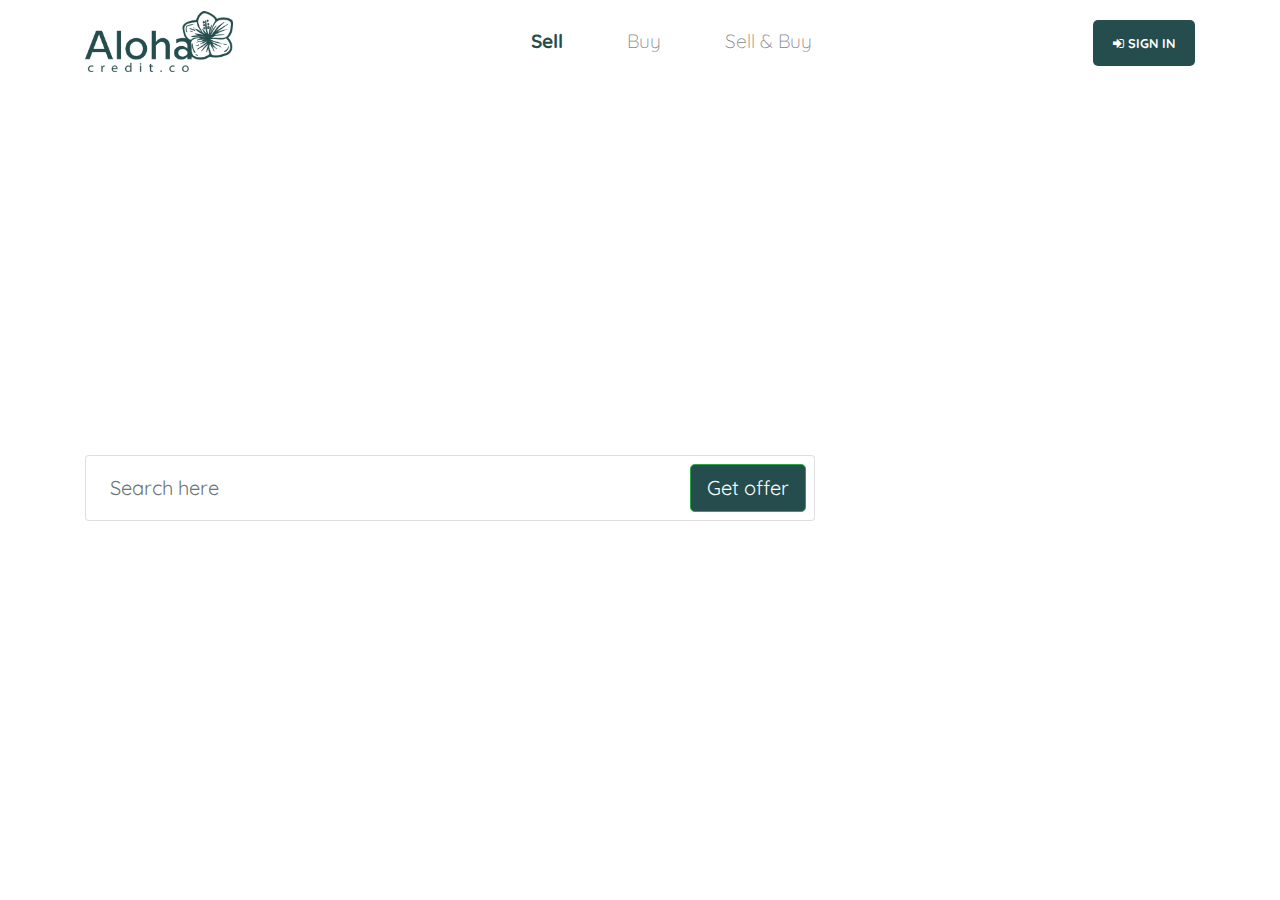
==== index.html @ bcdc0e94 "Navbar and hero  banner" ====
<!doctype html>
<html lang="en">

<head>
  <!-- Required meta tags -->
  <meta charset="utf-8">
  <meta name="viewport" content="width=device-width, initial-scale=1, shrink-to-fit=no">

  <link href="https://fonts.googleapis.com/css?family=Quicksand:400,600,700&display=swap" rel="stylesheet">

  <link rel="stylesheet" href="fonts/icomoon/style.css">

  <link rel="stylesheet" href="css/owl.carousel.min.css">

  <!-- Bootstrap CSS -->
  <link rel="stylesheet" href="css/bootstrap.min.css">
  <link rel="stylesheet" href="https://cdnjs.cloudflare.com/ajax/libs/font-awesome/4.7.0/css/font-awesome.min.css">

  <!-- Style -->
  <link rel="stylesheet" href="css/style.css">

  <title>Website Menu #8</title>
</head>

<body>


  <header role="banner">
    <nav class="navbar navbar-expand-md navbar-dark bg-dark">
      <div class="container">
        <button class="navbar-toggler" type="button" data-toggle="collapse" data-target="#navbarsExample05"
          aria-controls="navbarsExample05" aria-expanded="false" aria-label="Toggle navigation">
          <i class="fa fa-bars" style="font-size:2rem;color:#254D4D"></i>

        </button>

        <a class="navbar-brand" href="index.html"><img class="logo-max-width" src="images/Logo.png"></a>

        <button class="navbar-toggler cta-btn " type="button" data-toggle="collapse" data-target="#navbarsExample05"
          aria-controls="navbarsExample05" aria-expanded="false" aria-label="Toggle navigation">
          <a class="nav-link-btn nav-btn-radius " href="#"> <i class="fa fa-sign-in" aria-hidden="true"></i>
            Sign in</a>
        </button>





        <div class="collapse navbar-collapse" id="navbarsExample05">
          <ul class="navbar-nav ml-auto" style="text-align: center;">
            <li class="nav-item">
              <a class="nav-link active" href="index.html">Sell</a>
            </li>
            <li class="nav-item">
              <a class="nav-link" href="#">Buy</a>
            </li>
            <li class="nav-item">
              <a class="nav-link" href="#">Sell & Buy</a>
            </li>

          </ul>

          <ul class="navbar-nav ml-auto btn-remover">
            <li class="cta-btn btn-remover">
              <a class="nav-link-btn nav-btn-radius  " href="#"> <i class="fa fa-sign-in" aria-hidden="true"></i>
                Sign In</a>
            </li>
          </ul>

        </div>
      </div>
    </nav>
  </header>
  <!-- END header -->


  <div class="hero" style="background-image: url('images/bg.png'); ">

    <div class="container" style="">

      <div class="row">
        <div class="col-12 col-md-10 col-lg-8">
          <h1 style="color: #fff;  padding-top: 40%; font-size: 4vw; font-family: Arial, Helvetica, sans-serif;">
            Extraordinary Reach. <br>
            Extraordinary Results
          </h1>
          <h5 style="color: #fff; text-transform: capitalize;">Enter your home address</h5>
          <form class="card card-sm">
            <div class="card-body row no-gutters align-items-center">

              <!--end of col-->
              <div class="col">
                <input class="form-control form-control-lg form-control-borderless" type="search"
                  placeholder="Search here">
              </div>
              <!--end of col-->
              <div class="col-auto">
                <button class="btn btn-lg btn-success" style="background-color: #254D4D;" type="submit">Get
                  offer</button>
              </div>
              <!--end of col-->
            </div>
          </form>

          <h5 style="color: #fff; text-transform: capitalize; margin-top: 1rem;">Get an offer in minutes, sell in a matter of days.</h5>

        </div>

        <!--end of col-->

      </div>

    </div>

  </div>
  </div>



  <script src="js/jquery-3.3.1.min.js"></script>
  <script src="js/popper.min.js"></script>
  <script src="js/bootstrap.min.js"></script>
  <script src="js/jquery.sticky.js"></script>
  <script src="js/main.js"></script>
</body>

</html>
---- fonts/icomoon/style.css ----
@font-face {
  font-family: 'icomoon';
  src:  url('fonts/icomoon.eot?10si43');
  src:  url('fonts/icomoon.eot?10si43#iefix') format('embedded-opentype'),
    url('fonts/icomoon.ttf?10si43') format('truetype'),
    url('fonts/icomoon.woff?10si43') format('woff'),
    url('fonts/icomoon.svg?10si43#icomoon') format('svg');
  font-weight: normal;
  font-style: normal;
}

[class^="icon-"], [class*=" icon-"] {
  /* use !important to prevent issues with browser extensions that change fonts */
  font-family: 'icomoon' !important;
  speak: none;
  font-style: normal;
  font-weight: normal;
  font-variant: normal;
  text-transform: none;
  line-height: 1;

  /* Better Font Rendering =========== */
  -webkit-font-smoothing: antialiased;
  -moz-osx-font-smoothing: grayscale;
}

.icon-asterisk:before {
  content: "\f069";
}
.icon-plus:before {
  content: "\f067";
}
.icon-question:before {
  content: "\f128";
}
.icon-minus:before {
  content: "\f068";
}
.icon-glass:before {
  content: "\f000";
}
.icon-music:before {
  content: "\f001";
}
.icon-search:before {
  content: "\f002";
}
.icon-envelope-o:before {
  content: "\f003";
}
.icon-heart:before {
  content: "\f004";
}
.icon-star:before {
  content: "\f005";
}
.icon-star-o:before {
  content: "\f006";
}
.icon-user:before {
  content: "\f007";
}
.icon-film:before {
  content: "\f008";
}
.icon-th-large:before {
  content: "\f009";
}
.icon-th:before {
  content: "\f00a";
}
.icon-th-list:before {
  content: "\f00b";
}
.icon-check:before {
  content: "\f00c";
}
.icon-close:before {
  content: "\f00d";
}
.icon-remove:before {
  content: "\f00d";
}
.icon-times:before {
  content: "\f00d";
}
.icon-search-plus:before {
  content: "\f00e";
}
.icon-search-minus:before {
  content: "\f010";
}
.icon-power-off:before {
  content: "\f011";
}
.icon-signal:before {
  content: "\f012";
}
.icon-cog:before {
  content: "\f013";
}
.icon-gear:before {
  content: "\f013";
}
.icon-trash-o:before {
  content: "\f014";
}
.icon-home:before {
  content: "\f015";
}
.icon-file-o:before {
  content: "\f016";
}
.icon-clock-o:before {
  content: "\f017";
}
.icon-road:before {
  content: "\f018";
}
.icon-download:before {
  content: "\f019";
}
.icon-arrow-circle-o-down:before {
  content: "\f01a";
}
.icon-arrow-circle-o-up:before {
  content: "\f01b";
}
.icon-inbox:before {
  content: "\f01c";
}
.icon-play-circle-o:before {
  content: "\f01d";
}
.icon-repeat:before {
  content: "\f01e";
}
.icon-rotate-right:before {
  content: "\f01e";
}
.icon-refresh:before {
  content: "\f021";
}
.icon-list-alt:before {
  content: "\f022";
}
.icon-lock:before {
  content: "\f023";
}
.icon-flag:before {
  content: "\f024";
}
.icon-headphones:before {
  content: "\f025";
}
.icon-volume-off:before {
  content: "\f026";
}
.icon-volume-down:before {
  content: "\f027";
}
.icon-volume-up:before {
  content: "\f028";
}
.icon-qrcode:before {
  content: "\f029";
}
.icon-barcode:before {
  content: "\f02a";
}
.icon-tag:before {
  content: "\f02b";
}
.icon-tags:before {
  content: "\f02c";
}
.icon-book:before {
  content: "\f02d";
}
.icon-bookmark:before {
  content: "\f02e";
}
.icon-print:before {
  content: "\f02f";
}
.icon-camera:before {
  content: "\f030";
}
.icon-font:before {
  content: "\f031";
}
.icon-bold:before {
  content: "\f032";
}
.icon-italic:before {
  content: "\f033";
}
.icon-text-height:before {
  content: "\f034";
}
.icon-text-width:before {
  content: "\f035";
}
.icon-align-left:before {
  content: "\f036";
}
.icon-align-center:before {
  content: "\f037";
}
.icon-align-right:before {
  content: "\f038";
}
.icon-align-justify:before {
  content: "\f039";
}
.icon-list:before {
  content: "\f03a";
}
.icon-dedent:before {
  content: "\f03b";
}
.icon-outdent:before {
  content: "\f03b";
}
.icon-indent:before {
  content: "\f03c";
}
.icon-video-camera:before {
  content: "\f03d";
}
.icon-image:before {
  content: "\f03e";
}
.icon-photo:before {
  content: "\f03e";
}
.icon-picture-o:before {
  content: "\f03e";
}
.icon-pencil:before {
  content: "\f040";
}
.icon-map-marker:before {
  content: "\f041";
}
.icon-adjust:before {
  content: "\f042";
}
.icon-tint:before {
  content: "\f043";
}
.icon-edit:before {
  content: "\f044";
}
.icon-pencil-square-o:before {
  content: "\f044";
}
.icon-share-square-o:before {
  content: "\f045";
}
.icon-check-square-o:before {
  content: "\f046";
}
.icon-arrows:before {
  content: "\f047";
}
.icon-step-backward:before {
  content: "\f048";
}
.icon-fast-backward:before {
  content: "\f049";
}
.icon-backward:before {
  content: "\f04a";
}
.icon-play:before {
  content: "\f04b";
}
.icon-pause:before {
  content: "\f04c";
}
.icon-stop:before {
  content: "\f04d";
}
.icon-forward:before {
  content: "\f04e";
}
.icon-fast-forward:before {
  content: "\f050";
}
.icon-step-forward:before {
  content: "\f051";
}
.icon-eject:before {
  content: "\f052";
}
.icon-chevron-left:before {
  content: "\f053";
}
.icon-chevron-right:before {
  content: "\f054";
}
.icon-plus-circle:before {
  content: "\f055";
}
.icon-minus-circle:before {
  content: "\f056";
}
.icon-times-circle:before {
  content: "\f057";
}
.icon-check-circle:before {
  content: "\f058";
}
.icon-question-circle:before {
  content: "\f059";
}
.icon-info-circle:before {
  content: "\f05a";
}
.icon-crosshairs:before {
  content: "\f05b";
}
.icon-times-circle-o:before {
  content: "\f05c";
}
.icon-check-circle-o:before {
  content: "\f05d";
}
.icon-ban:before {
  content: "\f05e";
}
.icon-arrow-left:before {
  content: "\f060";
}
.icon-arrow-right:before {
  content: "\f061";
}
.icon-arrow-up:before {
  content: "\f062";
}
.icon-arrow-down:before {
  content: "\f063";
}
.icon-mail-forward:before {
  content: "\f064";
}
.icon-share:before {
  content: "\f064";
}
.icon-expand:before {
  content: "\f065";
}
.icon-compress:before {
  content: "\f066";
}
.icon-exclamation-circle:before {
  content: "\f06a";
}
.icon-gift:before {
  content: "\f06b";
}
.icon-leaf:before {
  content: "\f06c";
}
.icon-fire:before {
  content: "\f06d";
}
.icon-eye:before {
  content: "\f06e";
}
.icon-eye-slash:before {
  content: "\f070";
}
.icon-exclamation-triangle:before {
  content: "\f071";
}
.icon-warning:before {
  content: "\f071";
}
.icon-plane:before {
  content: "\f072";
}
.icon-calendar:before {
  content: "\f073";
}
.icon-random:before {
  content: "\f074";
}
.icon-comment:before {
  content: "\f075";
}
.icon-magnet:before {
  content: "\f076";
}
.icon-chevron-up:before {
  content: "\f077";
}
.icon-chevron-down:before {
  content: "\f078";
}
.icon-retweet:before {
  content: "\f079";
}
.icon-shopping-cart:before {
  content: "\f07a";
}
.icon-folder:before {
  content: "\f07b";
}
.icon-folder-open:before {
  content: "\f07c";
}
.icon-arrows-v:before {
  content: "\f07d";
}
.icon-arrows-h:before {
  content: "\f07e";
}
.icon-bar-chart:before {
  content: "\f080";
}
.icon-bar-chart-o:before {
  content: "\f080";
}
.icon-twitter-square:before {
  content: "\f081";
}
.icon-facebook-square:before {
  content: "\f082";
}
.icon-camera-retro:before {
  content: "\f083";
}
.icon-key:before {
  content: "\f084";
}
.icon-cogs:before {
  content: "\f085";
}
.icon-gears:before {
  content: "\f085";
}
.icon-comments:before {
  content: "\f086";
}
.icon-thumbs-o-up:before {
  content: "\f087";
}
.icon-thumbs-o-down:before {
  content: "\f088";
}
.icon-star-half:before {
  content: "\f089";
}
.icon-heart-o:before {
  content: "\f08a";
}
.icon-sign-out:before {
  content: "\f08b";
}
.icon-linkedin-square:before {
  content: "\f08c";
}
.icon-thumb-tack:before {
  content: "\f08d";
}
.icon-external-link:before {
  content: "\f08e";
}
.icon-sign-in:before {
  content: "\f090";
}
.icon-trophy:before {
  content: "\f091";
}
.icon-github-square:before {
  content: "\f092";
}
.icon-upload:before {
  content: "\f093";
}
.icon-lemon-o:before {
  content: "\f094";
}
.icon-phone:before {
  content: "\f095";
}
.icon-square-o:before {
  content: "\f096";
}
.icon-bookmark-o:before {
  content: "\f097";
}
.icon-phone-square:before {
  content: "\f098";
}
.icon-twitter:before {
  content: "\f099";
}
.icon-facebook:before {
  content: "\f09a";
}
.icon-facebook-f:before {
  content: "\f09a";
}
.icon-github:before {
  content: "\f09b";
}
.icon-unlock:before {
  content: "\f09c";
}
.icon-credit-card:before {
  content: "\f09d";
}
.icon-feed:before {
  content: "\f09e";
}
.icon-rss:before {
  content: "\f09e";
}
.icon-hdd-o:before {
  content: "\f0a0";
}
.icon-bullhorn:before {
  content: "\f0a1";
}
.icon-bell-o:before {
  content: "\f0a2";
}
.icon-certificate:before {
  content: "\f0a3";
}
.icon-hand-o-right:before {
  content: "\f0a4";
}
.icon-hand-o-left:before {
  content: "\f0a5";
}
.icon-hand-o-up:before {
  content: "\f0a6";
}
.icon-hand-o-down:before {
  content: "\f0a7";
}
.icon-arrow-circle-left:before {
  content: "\f0a8";
}
.icon-arrow-circle-right:before {
  content: "\f0a9";
}
.icon-arrow-circle-up:before {
  content: "\f0aa";
}
.icon-arrow-circle-down:before {
  content: "\f0ab";
}
.icon-globe:before {
  content: "\f0ac";
}
.icon-wrench:before {
  content: "\f0ad";
}
.icon-tasks:before {
  content: "\f0ae";
}
.icon-filter:before {
  content: "\f0b0";
}
.icon-briefcase:before {
  content: "\f0b1";
}
.icon-arrows-alt:before {
  content: "\f0b2";
}
.icon-group:before {
  content: "\f0c0";
}
.icon-users:before {
  content: "\f0c0";
}
.icon-chain:before {
  content: "\f0c1";
}
.icon-link:before {
  content: "\f0c1";
}
.icon-cloud:before {
  content: "\f0c2";
}
.icon-flask:before {
  content: "\f0c3";
}
.icon-cut:before {
  content: "\f0c4";
}
.icon-scissors:before {
  content: "\f0c4";
}
.icon-copy:before {
  content: "\f0c5";
}
.icon-files-o:before {
  content: "\f0c5";
}
.icon-paperclip:before {
  content: "\f0c6";
}
.icon-floppy-o:before {
  content: "\f0c7";
}
.icon-save:before {
  content: "\f0c7";
}
.icon-square:before {
  content: "\f0c8";
}
.icon-bars:before {
  content: "\f0c9";
}
.icon-navicon:before {
  content: "\f0c9";
}
.icon-reorder:before {
  content: "\f0c9";
}
.icon-list-ul:before {
  content: "\f0ca";
}
.icon-list-ol:before {
  content: "\f0cb";
}
.icon-strikethrough:before {
  content: "\f0cc";
}
.icon-underline:before {
  content: "\f0cd";
}
.icon-table:before {
  content: "\f0ce";
}
.icon-magic:before {
  content: "\f0d0";
}
.icon-truck:before {
  content: "\f0d1";
}
.icon-pinterest:before {
  content: "\f0d2";
}
.icon-pinterest-square:before {
  content: "\f0d3";
}
.icon-google-plus-square:before {
  content: "\f0d4";
}
.icon-google-plus:before {
  content: "\f0d5";
}
.icon-money:before {
  content: "\f0d6";
}
.icon-caret-down:before {
  content: "\f0d7";
}
.icon-caret-up:before {
  content: "\f0d8";
}
.icon-caret-left:before {
  content: "\f0d9";
}
.icon-caret-right:before {
  content: "\f0da";
}
.icon-columns:before {
  content: "\f0db";
}
.icon-sort:before {
  content: "\f0dc";
}
.icon-unsorted:before {
  content: "\f0dc";
}
.icon-sort-desc:before {
  content: "\f0dd";
}
.icon-sort-down:before {
  content: "\f0dd";
}
.icon-sort-asc:before {
  content: "\f0de";
}
.icon-sort-up:before {
  content: "\f0de";
}
.icon-envelope:before {
  content: "\f0e0";
}
.icon-linkedin:before {
  content: "\f0e1";
}
.icon-rotate-left:before {
  content: "\f0e2";
}
.icon-undo:before {
  content: "\f0e2";
}
.icon-gavel:before {
  content: "\f0e3";
}
.icon-legal:before {
  content: "\f0e3";
}
.icon-dashboard:before {
  content: "\f0e4";
}
.icon-tachometer:before {
  content: "\f0e4";
}
.icon-comment-o:before {
  content: "\f0e5";
}
.icon-comments-o:before {
  content: "\f0e6";
}
.icon-bolt:before {
  content: "\f0e7";
}
.icon-flash:before {
  content: "\f0e7";
}
.icon-sitemap:before {
  content: "\f0e8";
}
.icon-umbrella:before {
  content: "\f0e9";
}
.icon-clipboard:before {
  content: "\f0ea";
}
.icon-paste:before {
  content: "\f0ea";
}
.icon-lightbulb-o:before {
  content: "\f0eb";
}
.icon-exchange:before {
  content: "\f0ec";
}
.icon-cloud-download:before {
  content: "\f0ed";
}
.icon-cloud-upload:before {
  content: "\f0ee";
}
.icon-user-md:before {
  content: "\f0f0";
}
.icon-stethoscope:before {
  content: "\f0f1";
}
.icon-suitcase:before {
  content: "\f0f2";
}
.icon-bell:before {
  content: "\f0f3";
}
.icon-coffee:before {
  content: "\f0f4";
}
.icon-cutlery:before {
  content: "\f0f5";
}
.icon-file-text-o:before {
  content: "\f0f6";
}
.icon-building-o:before {
  content: "\f0f7";
}
.icon-hospital-o:before {
  content: "\f0f8";
}
.icon-ambulance:before {
  content: "\f0f9";
}
.icon-medkit:before {
  content: "\f0fa";
}
.icon-fighter-jet:before {
  content: "\f0fb";
}
.icon-beer:before {
  content: "\f0fc";
}
.icon-h-square:before {
  content: "\f0fd";
}
.icon-plus-square:before {
  content: "\f0fe";
}
.icon-angle-double-left:before {
  content: "\f100";
}
.icon-angle-double-right:before {
  content: "\f101";
}
.icon-angle-double-up:before {
  content: "\f102";
}
.icon-angle-double-down:before {
  content: "\f103";
}
.icon-angle-left:before {
  content: "\f104";
}
.icon-angle-right:before {
  content: "\f105";
}
.icon-angle-up:before {
  content: "\f106";
}
.icon-angle-down:before {
  content: "\f107";
}
.icon-desktop:before {
  content: "\f108";
}
.icon-laptop:before {
  content: "\f109";
}
.icon-tablet:before {
  content: "\f10a";
}
.icon-mobile:before {
  content: "\f10b";
}
.icon-mobile-phone:before {
  content: "\f10b";
}
.icon-circle-o:before {
  content: "\f10c";
}
.icon-quote-left:before {
  content: "\f10d";
}
.icon-quote-right:before {
  content: "\f10e";
}
.icon-spinner:before {
  content: "\f110";
}
.icon-circle:before {
  content: "\f111";
}
.icon-mail-reply:before {
  content: "\f112";
}
.icon-reply:before {
  content: "\f112";
}
.icon-github-alt:before {
  content: "\f113";
}
.icon-folder-o:before {
  content: "\f114";
}
.icon-folder-open-o:before {
  content: "\f115";
}
.icon-smile-o:before {
  content: "\f118";
}
.icon-frown-o:before {
  content: "\f119";
}
.icon-meh-o:before {
  content: "\f11a";
}
.icon-gamepad:before {
  content: "\f11b";
}
.icon-keyboard-o:before {
  content: "\f11c";
}
.icon-flag-o:before {
  content: "\f11d";
}
.icon-flag-checkered:before {
  content: "\f11e";
}
.icon-terminal:before {
  content: "\f120";
}
.icon-code:before {
  content: "\f121";
}
.icon-mail-reply-all:before {
  content: "\f122";
}
.icon-reply-all:before {
  content: "\f122";
}
.icon-star-half-empty:before {
  content: "\f123";
}
.icon-star-half-full:before {
  content: "\f123";
}
.icon-star-half-o:before {
  content: "\f123";
}
.icon-location-arrow:before {
  content: "\f124";
}
.icon-crop:before {
  content: "\f125";
}
.icon-code-fork:before {
  content: "\f126";
}
.icon-chain-broken:before {
  content: "\f127";
}
.icon-unlink:before {
  content: "\f127";
}
.icon-info:before {
  content: "\f129";
}
.icon-exclamation:before {
  content: "\f12a";
}
.icon-superscript:before {
  content: "\f12b";
}
.icon-subscript:before {
  content: "\f12c";
}
.icon-eraser:before {
  content: "\f12d";
}
.icon-puzzle-piece:before {
  content: "\f12e";
}
.icon-microphone:before {
  content: "\f130";
}
.icon-microphone-slash:before {
  content: "\f131";
}
.icon-shield:before {
  content: "\f132";
}
.icon-calendar-o:before {
  content: "\f133";
}
.icon-fire-extinguisher:before {
  content: "\f134";
}
.icon-rocket:before {
  content: "\f135";
}
.icon-maxcdn:before {
  content: "\f136";
}
.icon-chevron-circle-left:before {
  content: "\f137";
}
.icon-chevron-circle-right:before {
  content: "\f138";
}
.icon-chevron-circle-up:before {
  content: "\f139";
}
.icon-chevron-circle-down:before {
  content: "\f13a";
}
.icon-html5:before {
  content: "\f13b";
}
.icon-css3:before {
  content: "\f13c";
}
.icon-anchor:before {
  content: "\f13d";
}
.icon-unlock-alt:before {
  content: "\f13e";
}
.icon-bullseye:before {
  content: "\f140";
}
.icon-ellipsis-h:before {
  content: "\f141";
}
.icon-ellipsis-v:before {
  content: "\f142";
}
.icon-rss-square:before {
  content: "\f143";
}
.icon-play-circle:before {
  content: "\f144";
}
.icon-ticket:before {
  content: "\f145";
}
.icon-minus-square:before {
  content: "\f146";
}
.icon-minus-square-o:before {
  content: "\f147";
}
.icon-level-up:before {
  content: "\f148";
}
.icon-level-down:before {
  content: "\f149";
}
.icon-check-square:before {
  content: "\f14a";
}
.icon-pencil-square:before {
  content: "\f14b";
}
.icon-external-link-square:before {
  content: "\f14c";
}
.icon-share-square:before {
  content: "\f14d";
}
.icon-compass:before {
  content: "\f14e";
}
.icon-caret-square-o-down:before {
  content: "\f150";
}
.icon-toggle-down:before {
  content: "\f150";
}
.icon-caret-square-o-up:before {
  content: "\f151";
}
.icon-toggle-up:before {
  content: "\f151";
}
.icon-caret-square-o-right:before {
  content: "\f152";
}
.icon-toggle-right:before {
  content: "\f152";
}
.icon-eur:before {
  content: "\f153";
}
.icon-euro:before {
  content: "\f153";
}
.icon-gbp:before {
  content: "\f154";
}
.icon-dollar:before {
  content: "\f155";
}
.icon-usd:before {
  content: "\f155";
}
.icon-inr:before {
  content: "\f156";
}
.icon-rupee:before {
  content: "\f156";
}
.icon-cny:before {
  content: "\f157";
}
.icon-jpy:before {
  content: "\f157";
}
.icon-rmb:before {
  content: "\f157";
}
.icon-yen:before {
  content: "\f157";
}
.icon-rouble:before {
  content: "\f158";
}
.icon-rub:before {
  content: "\f158";
}
.icon-ruble:before {
  content: "\f158";
}
.icon-krw:before {
  content: "\f159";
}
.icon-won:before {
  content: "\f159";
}
.icon-bitcoin:before {
  content: "\f15a";
}
.icon-btc:before {
  content: "\f15a";
}
.icon-file:before {
  content: "\f15b";
}
.icon-file-text:before {
  content: "\f15c";
}
.icon-sort-alpha-asc:before {
  content: "\f15d";
}
.icon-sort-alpha-desc:before {
  content: "\f15e";
}
.icon-sort-amount-asc:before {
  content: "\f160";
}
.icon-sort-amount-desc:before {
  content: "\f161";
}
.icon-sort-numeric-asc:before {
  content: "\f162";
}
.icon-sort-numeric-desc:before {
  content: "\f163";
}
.icon-thumbs-up:before {
  content: "\f164";
}
.icon-thumbs-down:before {
  content: "\f165";
}
.icon-youtube-square:before {
  content: "\f166";
}
.icon-youtube:before {
  content: "\f167";
}
.icon-xing:before {
  content: "\f168";
}
.icon-xing-square:before {
  content: "\f169";
}
.icon-youtube-play:before {
  content: "\f16a";
}
.icon-dropbox:before {
  content: "\f16b";
}
.icon-stack-overflow:before {
  content: "\f16c";
}
.icon-instagram:before {
  content: "\f16d";
}
.icon-flickr:before {
  content: "\f16e";
}
.icon-adn:before {
  content: "\f170";
}
.icon-bitbucket:before {
  content: "\f171";
}
.icon-bitbucket-square:before {
  content: "\f172";
}
.icon-tumblr:before {
  content: "\f173";
}
.icon-tumblr-square:before {
  content: "\f174";
}
.icon-long-arrow-down:before {
  content: "\f175";
}
.icon-long-arrow-up:before {
  content: "\f176";
}
.icon-long-arrow-left:before {
  content: "\f177";
}
.icon-long-arrow-right:before {
  content: "\f178";
}
.icon-apple:before {
  content: "\f179";
}
.icon-windows:before {
  content: "\f17a";
}
.icon-android:before {
  content: "\f17b";
}
.icon-linux:before {
  content: "\f17c";
}
.icon-dribbble:before {
  content: "\f17d";
}
.icon-skype:before {
  content: "\f17e";
}
.icon-foursquare:before {
  content: "\f180";
}
.icon-trello:before {
  content: "\f181";
}
.icon-female:before {
  content: "\f182";
}
.icon-male:before {
  content: "\f183";
}
.icon-gittip:before {
  content: "\f184";
}
.icon-gratipay:before {
  content: "\f184";
}
.icon-sun-o:before {
  content: "\f185";
}
.icon-moon-o:before {
  content: "\f186";
}
.icon-archive:before {
  content: "\f187";
}
.icon-bug:before {
  content: "\f188";
}
.icon-vk:before {
  content: "\f189";
}
.icon-weibo:before {
  content: "\f18a";
}
.icon-renren:before {
  content: "\f18b";
}
.icon-pagelines:before {
  content: "\f18c";
}
.icon-stack-exchange:before {
  content: "\f18d";
}
.icon-arrow-circle-o-right:before {
  content: "\f18e";
}
.icon-arrow-circle-o-left:before {
  content: "\f190";
}
.icon-caret-square-o-left:before {
  content: "\f191";
}
.icon-toggle-left:before {
  content: "\f191";
}
.icon-dot-circle-o:before {
  content: "\f192";
}
.icon-wheelchair:before {
  content: "\f193";
}
.icon-vimeo-square:before {
  content: "\f194";
}
.icon-try:before {
  content: "\f195";
}
.icon-turkish-lira:before {
  content: "\f195";
}
.icon-plus-square-o:before {
  content: "\f196";
}
.icon-space-shuttle:before {
  content: "\f197";
}
.icon-slack:before {
  content: "\f198";
}
.icon-envelope-square:before {
  content: "\f199";
}
.icon-wordpress:before {
  content: "\f19a";
}
.icon-openid:before {
  content: "\f19b";
}
.icon-bank:before {
  content: "\f19c";
}
.icon-institution:before {
  content: "\f19c";
}
.icon-university:before {
  content: "\f19c";
}
.icon-graduation-cap:before {
  content: "\f19d";
}
.icon-mortar-board:before {
  content: "\f19d";
}
.icon-yahoo:before {
  content: "\f19e";
}
.icon-google:before {
  content: "\f1a0";
}
.icon-reddit:before {
  content: "\f1a1";
}
.icon-reddit-square:before {
  content: "\f1a2";
}
.icon-stumbleupon-circle:before {
  content: "\f1a3";
}
.icon-stumbleupon:before {
  content: "\f1a4";
}
.icon-delicious:before {
  content: "\f1a5";
}
.icon-digg:before {
  content: "\f1a6";
}
.icon-pied-piper-pp:before {
  content: "\f1a7";
}
.icon-pied-piper-alt:before {
  content: "\f1a8";
}
.icon-drupal:before {
  content: "\f1a9";
}
.icon-joomla:before {
  content: "\f1aa";
}
.icon-language:before {
  content: "\f1ab";
}
.icon-fax:before {
  content: "\f1ac";
}
.icon-building:before {
  content: "\f1ad";
}
.icon-child:before {
  content: "\f1ae";
}
.icon-paw:before {
  content: "\f1b0";
}
.icon-spoon:before {
  content: "\f1b1";
}
.icon-cube:before {
  content: "\f1b2";
}
.icon-cubes:before {
  content: "\f1b3";
}
.icon-behance:before {
  content: "\f1b4";
}
.icon-behance-square:before {
  content: "\f1b5";
}
.icon-steam:before {
  content: "\f1b6";
}
.icon-steam-square:before {
  content: "\f1b7";
}
.icon-recycle:before {
  content: "\f1b8";
}
.icon-automobile:before {
  content: "\f1b9";
}
.icon-car:before {
  content: "\f1b9";
}
.icon-cab:before {
  content: "\f1ba";
}
.icon-taxi:before {
  content: "\f1ba";
}
.icon-tree:before {
  content: "\f1bb";
}
.icon-spotify:before {
  content: "\f1bc";
}
.icon-deviantart:before {
  content: "\f1bd";
}
.icon-soundcloud:before {
  content: "\f1be";
}
.icon-database:before {
  content: "\f1c0";
}
.icon-file-pdf-o:before {
  content: "\f1c1";
}
.icon-file-word-o:before {
  content: "\f1c2";
}
.icon-file-excel-o:before {
  content: "\f1c3";
}
.icon-file-powerpoint-o:before {
  content: "\f1c4";
}
.icon-file-image-o:before {
  content: "\f1c5";
}
.icon-file-photo-o:before {
  content: "\f1c5";
}
.icon-file-picture-o:before {
  content: "\f1c5";
}
.icon-file-archive-o:before {
  content: "\f1c6";
}
.icon-file-zip-o:before {
  content: "\f1c6";
}
.icon-file-audio-o:before {
  content: "\f1c7";
}
.icon-file-sound-o:before {
  content: "\f1c7";
}
.icon-file-movie-o:before {
  content: "\f1c8";
}
.icon-file-video-o:before {
  content: "\f1c8";
}
.icon-file-code-o:before {
  content: "\f1c9";
}
.icon-vine:before {
  content: "\f1ca";
}
.icon-codepen:before {
  content: "\f1cb";
}
.icon-jsfiddle:before {
  content: "\f1cc";
}
.icon-life-bouy:before {
  content: "\f1cd";
}
.icon-life-buoy:before {
  content: "\f1cd";
}
.icon-life-ring:before {
  content: "\f1cd";
}
.icon-life-saver:before {
  content: "\f1cd";
}
.icon-support:before {
  content: "\f1cd";
}
.icon-circle-o-notch:before {
  content: "\f1ce";
}
.icon-ra:before {
  content: "\f1d0";
}
.icon-rebel:before {
  content: "\f1d0";
}
.icon-resistance:before {
  content: "\f1d0";
}
.icon-empire:before {
  content: "\f1d1";
}
.icon-ge:before {
  content: "\f1d1";
}
.icon-git-square:before {
  content: "\f1d2";
}
.icon-git:before {
  content: "\f1d3";
}
.icon-hacker-news:before {
  content: "\f1d4";
}
.icon-y-combinator-square:before {
  content: "\f1d4";
}
.icon-yc-square:before {
  content: "\f1d4";
}
.icon-tencent-weibo:before {
  content: "\f1d5";
}
.icon-qq:before {
  content: "\f1d6";
}
.icon-wechat:before {
  content: "\f1d7";
}
.icon-weixin:before {
  content: "\f1d7";
}
.icon-paper-plane:before {
  content: "\f1d8";
}
.icon-send:before {
  content: "\f1d8";
}
.icon-paper-plane-o:before {
  content: "\f1d9";
}
.icon-send-o:before {
  content: "\f1d9";
}
.icon-history:before {
  content: "\f1da";
}
.icon-circle-thin:before {
  content: "\f1db";
}
.icon-header:before {
  content: "\f1dc";
}
.icon-paragraph:before {
  content: "\f1dd";
}
.icon-sliders:before {
  content: "\f1de";
}
.icon-share-alt:before {
  content: "\f1e0";
}
.icon-share-alt-square:before {
  content: "\f1e1";
}
.icon-bomb:before {
  content: "\f1e2";
}
.icon-futbol-o:before {
  content: "\f1e3";
}
.icon-soccer-ball-o:before {
  content: "\f1e3";
}
.icon-tty:before {
  content: "\f1e4";
}
.icon-binoculars:before {
  content: "\f1e5";
}
.icon-plug:before {
  content: "\f1e6";
}
.icon-slideshare:before {
  content: "\f1e7";
}
.icon-twitch:before {
  content: "\f1e8";
}
.icon-yelp:before {
  content: "\f1e9";
}
.icon-newspaper-o:before {
  content: "\f1ea";
}
.icon-wifi:before {
  content: "\f1eb";
}
.icon-calculator:before {
  content: "\f1ec";
}
.icon-paypal:before {
  content: "\f1ed";
}
.icon-google-wallet:before {
  content: "\f1ee";
}
.icon-cc-visa:before {
  content: "\f1f0";
}
.icon-cc-mastercard:before {
  content: "\f1f1";
}
.icon-cc-discover:before {
  content: "\f1f2";
}
.icon-cc-amex:before {
  content: "\f1f3";
}
.icon-cc-paypal:before {
  content: "\f1f4";
}
.icon-cc-stripe:before {
  content: "\f1f5";
}
.icon-bell-slash:before {
  content: "\f1f6";
}
.icon-bell-slash-o:before {
  content: "\f1f7";
}
.icon-trash:before {
  content: "\f1f8";
}
.icon-copyright:before {
  content: "\f1f9";
}
.icon-at:before {
  content: "\f1fa";
}
.icon-eyedropper:before {
  content: "\f1fb";
}
.icon-paint-brush:before {
  content: "\f1fc";
}
.icon-birthday-cake:before {
  content: "\f1fd";
}
.icon-area-chart:before {
  content: "\f1fe";
}
.icon-pie-chart:before {
  content: "\f200";
}
.icon-line-chart:before {
  content: "\f201";
}
.icon-lastfm:before {
  content: "\f202";
}
.icon-lastfm-square:before {
  content: "\f203";
}
.icon-toggle-off:before {
  content: "\f204";
}
.icon-toggle-on:before {
  content: "\f205";
}
.icon-bicycle:before {
  content: "\f206";
}
.icon-bus:before {
  content: "\f207";
}
.icon-ioxhost:before {
  content: "\f208";
}
.icon-angellist:before {
  content: "\f209";
}
.icon-cc:before {
  content: "\f20a";
}
.icon-ils:before {
  content: "\f20b";
}
.icon-shekel:before {
  content: "\f20b";
}
.icon-sheqel:before {
  content: "\f20b";
}
.icon-meanpath:before {
  content: "\f20c";
}
.icon-buysellads:before {
  content: "\f20d";
}
.icon-connectdevelop:before {
  content: "\f20e";
}
.icon-dashcube:before {
  content: "\f210";
}
.icon-forumbee:before {
  content: "\f211";
}
.icon-leanpub:before {
  content: "\f212";
}
.icon-sellsy:before {
  content: "\f213";
}
.icon-shirtsinbulk:before {
  content: "\f214";
}
.icon-simplybuilt:before {
  content: "\f215";
}
.icon-skyatlas:before {
  content: "\f216";
}
.icon-cart-plus:before {
  content: "\f217";
}
.icon-cart-arrow-down:before {
  content: "\f218";
}
.icon-diamond:before {
  content: "\f219";
}
.icon-ship:before {
  content: "\f21a";
}
.icon-user-secret:before {
  content: "\f21b";
}
.icon-motorcycle:before {
  content: "\f21c";
}
.icon-street-view:before {
  content: "\f21d";
}
.icon-heartbeat:before {
  content: "\f21e";
}
.icon-venus:before {
  content: "\f221";
}
.icon-mars:before {
  content: "\f222";
}
.icon-mercury:before {
  content: "\f223";
}
.icon-intersex:before {
  content: "\f224";
}
.icon-transgender:before {
  content: "\f224";
}
.icon-transgender-alt:before {
  content: "\f225";
}
.icon-venus-double:before {
  content: "\f226";
}
.icon-mars-double:before {
  content: "\f227";
}
.icon-venus-mars:before {
  content: "\f228";
}
.icon-mars-stroke:before {
  content: "\f229";
}
.icon-mars-stroke-v:before {
  content: "\f22a";
}
.icon-mars-stroke-h:before {
  content: "\f22b";
}
.icon-neuter:before {
  content: "\f22c";
}
.icon-genderless:before {
  content: "\f22d";
}
.icon-facebook-official:before {
  content: "\f230";
}
.icon-pinterest-p:before {
  content: "\f231";
}
.icon-whatsapp:before {
  content: "\f232";
}
.icon-server:before {
  content: "\f233";
}
.icon-user-plus:before {
  content: "\f234";
}
.icon-user-times:before {
  content: "\f235";
}
.icon-bed:before {
  content: "\f236";
}
.icon-hotel:before {
  content: "\f236";
}
.icon-viacoin:before {
  content: "\f237";
}
.icon-train:before {
  content: "\f238";
}
.icon-subway:before {
  content: "\f239";
}
.icon-medium:before {
  content: "\f23a";
}
.icon-y-combinator:before {
  content: "\f23b";
}
.icon-yc:before {
  content: "\f23b";
}
.icon-optin-monster:before {
  content: "\f23c";
}
.icon-opencart:before {
  content: "\f23d";
}
.icon-expeditedssl:before {
  content: "\f23e";
}
.icon-battery:before {
  content: "\f240";
}
.icon-battery-4:before {
  content: "\f240";
}
.icon-battery-full:before {
  content: "\f240";
}
.icon-battery-3:before {
  content: "\f241";
}
.icon-battery-three-quarters:before {
  content: "\f241";
}
.icon-battery-2:before {
  content: "\f242";
}
.icon-battery-half:before {
  content: "\f242";
}
.icon-battery-1:before {
  content: "\f243";
}
.icon-battery-quarter:before {
  content: "\f243";
}
.icon-battery-0:before {
  content: "\f244";
}
.icon-battery-empty:before {
  content: "\f244";
}
.icon-mouse-pointer:before {
  content: "\f245";
}
.icon-i-cursor:before {
  content: "\f246";
}
.icon-object-group:before {
  content: "\f247";
}
.icon-object-ungroup:before {
  content: "\f248";
}
.icon-sticky-note:before {
  content: "\f249";
}
.icon-sticky-note-o:before {
  content: "\f24a";
}
.icon-cc-jcb:before {
  content: "\f24b";
}
.icon-cc-diners-club:before {
  content: "\f24c";
}
.icon-clone:before {
  content: "\f24d";
}
.icon-balance-scale:before {
  content: "\f24e";
}
.icon-hourglass-o:before {
  content: "\f250";
}
.icon-hourglass-1:before {
  content: "\f251";
}
.icon-hourglass-start:before {
  content: "\f251";
}
.icon-hourglass-2:before {
  content: "\f252";
}
.icon-hourglass-half:before {
  content: "\f252";
}
.icon-hourglass-3:before {
  content: "\f253";
}
.icon-hourglass-end:before {
  content: "\f253";
}
.icon-hourglass:before {
  content: "\f254";
}
.icon-hand-grab-o:before {
  content: "\f255";
}
.icon-hand-rock-o:before {
  content: "\f255";
}
.icon-hand-paper-o:before {
  content: "\f256";
}
.icon-hand-stop-o:before {
  content: "\f256";
}
.icon-hand-scissors-o:before {
  content: "\f257";
}
.icon-hand-lizard-o:before {
  content: "\f258";
}
.icon-hand-spock-o:before {
  content: "\f259";
}
.icon-hand-pointer-o:before {
  content: "\f25a";
}
.icon-hand-peace-o:before {
  content: "\f25b";
}
.icon-trademark:before {
  content: "\f25c";
}
.icon-registered:before {
  content: "\f25d";
}
.icon-creative-commons:before {
  content: "\f25e";
}
.icon-gg:before {
  content: "\f260";
}
.icon-gg-circle:before {
  content: "\f261";
}
.icon-tripadvisor:before {
  content: "\f262";
}
.icon-odnoklassniki:before {
  content: "\f263";
}
.icon-odnoklassniki-square:before {
  content: "\f264";
}
.icon-get-pocket:before {
  content: "\f265";
}
.icon-wikipedia-w:before {
  content: "\f266";
}
.icon-safari:before {
  content: "\f267";
}
.icon-chrome:before {
  content: "\f268";
}
.icon-firefox:before {
  content: "\f269";
}
.icon-opera:before {
  content: "\f26a";
}
.icon-internet-explorer:before {
  content: "\f26b";
}
.icon-television:before {
  content: "\f26c";
}
.icon-tv:before {
  content: "\f26c";
}
.icon-contao:before {
  content: "\f26d";
}
.icon-500px:before {
  content: "\f26e";
}
.icon-amazon:before {
  content: "\f270";
}
.icon-calendar-plus-o:before {
  content: "\f271";
}
.icon-calendar-minus-o:before {
  content: "\f272";
}
.icon-calendar-times-o:before {
  content: "\f273";
}
.icon-calendar-check-o:before {
  content: "\f274";
}
.icon-industry:before {
  content: "\f275";
}
.icon-map-pin:before {
  content: "\f276";
}
.icon-map-signs:before {
  content: "\f277";
}
.icon-map-o:before {
  content: "\f278";
}
.icon-map:before {
  content: "\f279";
}
.icon-commenting:before {
  content: "\f27a";
}
.icon-commenting-o:before {
  content: "\f27b";
}
.icon-houzz:before {
  content: "\f27c";
}
.icon-vimeo:before {
  content: "\f27d";
}
.icon-black-tie:before {
  content: "\f27e";
}
.icon-fonticons:before {
  content: "\f280";
}
.icon-reddit-alien:before {
  content: "\f281";
}
.icon-edge:before {
  content: "\f282";
}
.icon-credit-card-alt:before {
  content: "\f283";
}
.icon-codiepie:before {
  content: "\f284";
}
.icon-modx:before {
  content: "\f285";
}
.icon-fort-awesome:before {
  content: "\f286";
}
.icon-usb:before {
  content: "\f287";
}
.icon-product-hunt:before {
  content: "\f288";
}
.icon-mixcloud:before {
  content: "\f289";
}
.icon-scribd:before {
  content: "\f28a";
}
.icon-pause-circle:before {
  content: "\f28b";
}
.icon-pause-circle-o:before {
  content: "\f28c";
}
.icon-stop-circle:before {
  content: "\f28d";
}
.icon-stop-circle-o:before {
  content: "\f28e";
}
.icon-shopping-bag:before {
  content: "\f290";
}
.icon-shopping-basket:before {
  content: "\f291";
}
.icon-hashtag:before {
  content: "\f292";
}
.icon-bluetooth:before {
  content: "\f293";
}
.icon-bluetooth-b:before {
  content: "\f294";
}
.icon-percent:before {
  content: "\f295";
}
.icon-gitlab:before {
  content: "\f296";
}
.icon-wpbeginner:before {
  content: "\f297";
}
.icon-wpforms:before {
  content: "\f298";
}
.icon-envira:before {
  content: "\f299";
}
.icon-universal-access:before {
  content: "\f29a";
}
.icon-wheelchair-alt:before {
  content: "\f29b";
}
.icon-question-circle-o:before {
  content: "\f29c";
}
.icon-blind:before {
  content: "\f29d";
}
.icon-audio-description:before {
  content: "\f29e";
}
.icon-volume-control-phone:before {
  content: "\f2a0";
}
.icon-braille:before {
  content: "\f2a1";
}
.icon-assistive-listening-systems:before {
  content: "\f2a2";
}
.icon-american-sign-language-interpreting:before {
  content: "\f2a3";
}
.icon-asl-interpreting:before {
  content: "\f2a3";
}
.icon-deaf:before {
  content: "\f2a4";
}
.icon-deafness:before {
  content: "\f2a4";
}
.icon-hard-of-hearing:before {
  content: "\f2a4";
}
.icon-glide:before {
  content: "\f2a5";
}
.icon-glide-g:before {
  content: "\f2a6";
}
.icon-sign-language:before {
  content: "\f2a7";
}
.icon-signing:before {
  content: "\f2a7";
}
.icon-low-vision:before {
  content: "\f2a8";
}
.icon-viadeo:before {
  content: "\f2a9";
}
.icon-viadeo-square:before {
  content: "\f2aa";
}
.icon-snapchat:before {
  content: "\f2ab";
}
.icon-snapchat-ghost:before {
  content: "\f2ac";
}
.icon-snapchat-square:before {
  content: "\f2ad";
}
.icon-pied-piper:before {
  content: "\f2ae";
}
.icon-first-order:before {
  content: "\f2b0";
}
.icon-yoast:before {
  content: "\f2b1";
}
.icon-themeisle:before {
  content: "\f2b2";
}
.icon-google-plus-circle:before {
  content: "\f2b3";
}
.icon-google-plus-official:before {
  content: "\f2b3";
}
.icon-fa:before {
  content: "\f2b4";
}
.icon-font-awesome:before {
  content: "\f2b4";
}
.icon-handshake-o:before {
  content: "\f2b5";
}
.icon-envelope-open:before {
  content: "\f2b6";
}
.icon-envelope-open-o:before {
  content: "\f2b7";
}
.icon-linode:before {
  content: "\f2b8";
}
.icon-address-book:before {
  content: "\f2b9";
}
.icon-address-book-o:before {
  content: "\f2ba";
}
.icon-address-card:before {
  content: "\f2bb";
}
.icon-vcard:before {
  content: "\f2bb";
}
.icon-address-card-o:before {
  content: "\f2bc";
}
.icon-vcard-o:before {
  content: "\f2bc";
}
.icon-user-circle:before {
  content: "\f2bd";
}
.icon-user-circle-o:before {
  content: "\f2be";
}
.icon-user-o:before {
  content: "\f2c0";
}
.icon-id-badge:before {
  content: "\f2c1";
}
.icon-drivers-license:before {
  content: "\f2c2";
}
.icon-id-card:before {
  content: "\f2c2";
}
.icon-drivers-license-o:before {
  content: "\f2c3";
}
.icon-id-card-o:before {
  content: "\f2c3";
}
.icon-quora:before {
  content: "\f2c4";
}
.icon-free-code-camp:before {
  content: "\f2c5";
}
.icon-telegram:before {
  content: "\f2c6";
}
.icon-thermometer:before {
  content: "\f2c7";
}
.icon-thermometer-4:before {
  content: "\f2c7";
}
.icon-thermometer-full:before {
  content: "\f2c7";
}
.icon-thermometer-3:before {
  content: "\f2c8";
}
.icon-thermometer-three-quarters:before {
  content: "\f2c8";
}
.icon-thermometer-2:before {
  content: "\f2c9";
}
.icon-thermometer-half:before {
  content: "\f2c9";
}
.icon-thermometer-1:before {
  content: "\f2ca";
}
.icon-thermometer-quarter:before {
  content: "\f2ca";
}
.icon-thermometer-0:before {
  content: "\f2cb";
}
.icon-thermometer-empty:before {
  content: "\f2cb";
}
.icon-shower:before {
  content: "\f2cc";
}
.icon-bath:before {
  content: "\f2cd";
}
.icon-bathtub:before {
  content: "\f2cd";
}
.icon-s15:before {
  content: "\f2cd";
}
.icon-podcast:before {
  content: "\f2ce";
}
.icon-window-maximize:before {
  content: "\f2d0";
}
.icon-window-minimize:before {
  content: "\f2d1";
}
.icon-window-restore:before {
  content: "\f2d2";
}
.icon-times-rectangle:before {
  content: "\f2d3";
}
.icon-window-close:before {
  content: "\f2d3";
}
.icon-times-rectangle-o:before {
  content: "\f2d4";
}
.icon-window-close-o:before {
  content: "\f2d4";
}
.icon-bandcamp:before {
  content: "\f2d5";
}
.icon-grav:before {
  content: "\f2d6";
}
.icon-etsy:before {
  content: "\f2d7";
}
.icon-imdb:before {
  content: "\f2d8";
}
.icon-ravelry:before {
  content: "\f2d9";
}
.icon-eercast:before {
  content: "\f2da";
}
.icon-microchip:before {
  content: "\f2db";
}
.icon-snowflake-o:before {
  content: "\f2dc";
}
.icon-superpowers:before {
  content: "\f2dd";
}
.icon-wpexplorer:before {
  content: "\f2de";
}
.icon-meetup:before {
  content: "\f2e0";
}
.icon-3d_rotation:before {
  content: "\e84d";
}
.icon-ac_unit:before {
  content: "\eb3b";
}
.icon-alarm:before {
  content: "\e855";
}
.icon-access_alarms:before {
  content: "\e191";
}
.icon-schedule:before {
  content: "\e8b5";
}
.icon-accessibility:before {
  content: "\e84e";
}
.icon-accessible:before {
  content: "\e914";
}
.icon-account_balance:before {
  content: "\e84f";
}
.icon-account_balance_wallet:before {
  content: "\e850";
}
.icon-account_box:before {
  content: "\e851";
}
.icon-account_circle:before {
  content: "\e853";
}
.icon-adb:before {
  content: "\e60e";
}
.icon-add:before {
  content: "\e145";
}
.icon-add_a_photo:before {
  content: "\e439";
}
.icon-alarm_add:before {
  content: "\e856";
}
.icon-add_alert:before {
  content: "\e003";
}
.icon-add_box:before {
  content: "\e146";
}
.icon-add_circle:before {
  content: "\e147";
}
.icon-control_point:before {
  content: "\e3ba";
}
.icon-add_location:before {
  content: "\e567";
}
.icon-add_shopping_cart:before {
  content: "\e854";
}
.icon-queue:before {
  content: "\e03c";
}
.icon-add_to_queue:before {
  content: "\e05c";
}
.icon-adjust2:before {
  content: "\e39e";
}
.icon-airline_seat_flat:before {
  content: "\e630";
}
.icon-airline_seat_flat_angled:before {
  content: "\e631";
}
.icon-airline_seat_individual_suite:before {
  content: "\e632";
}
.icon-airline_seat_legroom_extra:before {
  content: "\e633";
}
.icon-airline_seat_legroom_normal:before {
  content: "\e634";
}
.icon-airline_seat_legroom_reduced:before {
  content: "\e635";
}
.icon-airline_seat_recline_extra:before {
  content: "\e636";
}
.icon-airline_seat_recline_normal:before {
  content: "\e637";
}
.icon-flight:before {
  content: "\e539";
}
.icon-airplanemode_inactive:before {
  content: "\e194";
}
.icon-airplay:before {
  content: "\e055";
}
.icon-airport_shuttle:before {
  content: "\eb3c";
}
.icon-alarm_off:before {
  content: "\e857";
}
.icon-alarm_on:before {
  content: "\e858";
}
.icon-album:before {
  content: "\e019";
}
.icon-all_inclusive:before {
  content: "\eb3d";
}
.icon-all_out:before {
  content: "\e90b";
}
.icon-android2:before {
  content: "\e859";
}
.icon-announcement:before {
  content: "\e85a";
}
.icon-apps:before {
  content: "\e5c3";
}
.icon-archive2:before {
  content: "\e149";
}
.icon-arrow_back:before {
  content: "\e5c4";
}
.icon-arrow_downward:before {
  content: "\e5db";
}
.icon-arrow_drop_down:before {
  content: "\e5c5";
}
.icon-arrow_drop_down_circle:before {
  content: "\e5c6";
}
.icon-arrow_drop_up:before {
  content: "\e5c7";
}
.icon-arrow_forward:before {
  content: "\e5c8";
}
.icon-arrow_upward:before {
  content: "\e5d8";
}
.icon-art_track:before {
  content: "\e060";
}
.icon-aspect_ratio:before {
  content: "\e85b";
}
.icon-poll:before {
  content: "\e801";
}
.icon-assignment:before {
  content: "\e85d";
}
.icon-assignment_ind:before {
  content: "\e85e";
}
.icon-assignment_late:before {
  content: "\e85f";
}
.icon-assignment_return:before {
  content: "\e860";
}
.icon-assignment_returned:before {
  content: "\e861";
}
.icon-assignment_turned_in:before {
  content: "\e862";
}
.icon-assistant:before {
  content: "\e39f";
}
.icon-flag2:before {
  content: "\e153";
}
.icon-attach_file:before {
  content: "\e226";
}
.icon-attach_money:before {
  content: "\e227";
}
.icon-attachment:before {
  content: "\e2bc";
}
.icon-audiotrack:before {
  content: "\e3a1";
}
.icon-autorenew:before {
  content: "\e863";
}
.icon-av_timer:before {
  content: "\e01b";
}
.icon-backspace:before {
  content: "\e14a";
}
.icon-cloud_upload:before {
  content: "\e2c3";
}
.icon-battery_alert:before {
  content: "\e19c";
}
.icon-battery_charging_full:before {
  content: "\e1a3";
}
.icon-battery_std:before {
  content: "\e1a5";
}
.icon-battery_unknown:before {
  content: "\e1a6";
}
.icon-beach_access:before {
  content: "\eb3e";
}
.icon-beenhere:before {
  content: "\e52d";
}
.icon-block:before {
  content: "\e14b";
}
.icon-bluetooth2:before {
  content: "\e1a7";
}
.icon-bluetooth_searching:before {
  content: "\e1aa";
}
.icon-bluetooth_connected:before {
  content: "\e1a8";
}
.icon-bluetooth_disabled:before {
  content: "\e1a9";
}
.icon-blur_circular:before {
  content: "\e3a2";
}
.icon-blur_linear:before {
  content: "\e3a3";
}
.icon-blur_off:before {
  content: "\e3a4";
}
.icon-blur_on:before {
  content: "\e3a5";
}
.icon-class:before {
  content: "\e86e";
}
.icon-turned_in:before {
  content: "\e8e6";
}
.icon-turned_in_not:before {
  content: "\e8e7";
}
.icon-border_all:before {
  content: "\e228";
}
.icon-border_bottom:before {
  content: "\e229";
}
.icon-border_clear:before {
  content: "\e22a";
}
.icon-border_color:before {
  content: "\e22b";
}
.icon-border_horizontal:before {
  content: "\e22c";
}
.icon-border_inner:before {
  content: "\e22d";
}
.icon-border_left:before {
  content: "\e22e";
}
.icon-border_outer:before {
  content: "\e22f";
}
.icon-border_right:before {
  content: "\e230";
}
.icon-border_style:before {
  content: "\e231";
}
.icon-border_top:before {
  content: "\e232";
}
.icon-border_vertical:before {
  content: "\e233";
}
.icon-branding_watermark:before {
  content: "\e06b";
}
.icon-brightness_1:before {
  content: "\e3a6";
}
.icon-brightness_2:before {
  content: "\e3a7";
}
.icon-brightness_3:before {
  content: "\e3a8";
}
.icon-brightness_4:before {
  content: "\e3a9";
}
.icon-brightness_low:before {
  content: "\e1ad";
}
.icon-brightness_medium:before {
  content: "\e1ae";
}
.icon-brightness_high:before {
  content: "\e1ac";
}
.icon-brightness_auto:before {
  content: "\e1ab";
}
.icon-broken_image:before {
  content: "\e3ad";
}
.icon-brush:before {
  content: "\e3ae";
}
.icon-bubble_chart:before {
  content: "\e6dd";
}
.icon-bug_report:before {
  content: "\e868";
}
.icon-build:before {
  content: "\e869";
}
.icon-burst_mode:before {
  content: "\e43c";
}
.icon-domain:before {
  content: "\e7ee";
}
.icon-business_center:before {
  content: "\eb3f";
}
.icon-cached:before {
  content: "\e86a";
}
.icon-cake:before {
  content: "\e7e9";
}
.icon-phone2:before {
  content: "\e0cd";
}
.icon-call_end:before {
  content: "\e0b1";
}
.icon-call_made:before {
  content: "\e0b2";
}
.icon-merge_type:before {
  content: "\e252";
}
.icon-call_missed:before {
  content: "\e0b4";
}
.icon-call_missed_outgoing:before {
  content: "\e0e4";
}
.icon-call_received:before {
  content: "\e0b5";
}
.icon-call_split:before {
  content: "\e0b6";
}
.icon-call_to_action:before {
  content: "\e06c";
}
.icon-camera2:before {
  content: "\e3af";
}
.icon-photo_camera:before {
  content: "\e412";
}
.icon-camera_enhance:before {
  content: "\e8fc";
}
.icon-camera_front:before {
  content: "\e3b1";
}
.icon-camera_rear:before {
  content: "\e3b2";
}
.icon-camera_roll:before {
  content: "\e3b3";
}
.icon-cancel:before {
  content: "\e5c9";
}
.icon-redeem:before {
  content: "\e8b1";
}
.icon-card_membership:before {
  content: "\e8f7";
}
.icon-card_travel:before {
  content: "\e8f8";
}
.icon-casino:before {
  content: "\eb40";
}
.icon-cast:before {
  content: "\e307";
}
.icon-cast_connected:before {
  content: "\e308";
}
.icon-center_focus_strong:before {
  content: "\e3b4";
}
.icon-center_focus_weak:before {
  content: "\e3b5";
}
.icon-change_history:before {
  content: "\e86b";
}
.icon-chat:before {
  content: "\e0b7";
}
.icon-chat_bubble:before {
  content: "\e0ca";
}
.icon-chat_bubble_outline:before {
  content: "\e0cb";
}
.icon-check2:before {
  content: "\e5ca";
}
.icon-check_box:before {
  content: "\e834";
}
.icon-check_box_outline_blank:before {
  content: "\e835";
}
.icon-check_circle:before {
  content: "\e86c";
}
.icon-navigate_before:before {
  content: "\e408";
}
.icon-navigate_next:before {
  content: "\e409";
}
.icon-child_care:before {
  content: "\eb41";
}
.icon-child_friendly:before {
  content: "\eb42";
}
.icon-chrome_reader_mode:before {
  content: "\e86d";
}
.icon-close2:before {
  content: "\e5cd";
}
.icon-clear_all:before {
  content: "\e0b8";
}
.icon-closed_caption:before {
  content: "\e01c";
}
.icon-wb_cloudy:before {
  content: "\e42d";
}
.icon-cloud_circle:before {
  content: "\e2be";
}
.icon-cloud_done:before {
  content: "\e2bf";
}
.icon-cloud_download:before {
  content: "\e2c0";
}
.icon-cloud_off:before {
  content: "\e2c1";
}
.icon-cloud_queue:before {
  content: "\e2c2";
}
.icon-code2:before {
  content: "\e86f";
}
.icon-photo_library:before {
  content: "\e413";
}
.icon-collections_bookmark:before {
  content: "\e431";
}
.icon-palette:before {
  content: "\e40a";
}
.icon-colorize:before {
  content: "\e3b8";
}
.icon-comment2:before {
  content: "\e0b9";
}
.icon-compare:before {
  content: "\e3b9";
}
.icon-compare_arrows:before {
  content: "\e915";
}
.icon-laptop2:before {
  content: "\e31e";
}
.icon-confirmation_number:before {
  content: "\e638";
}
.icon-contact_mail:before {
  content: "\e0d0";
}
.icon-contact_phone:before {
  content: "\e0cf";
}
.icon-contacts:before {
  content: "\e0ba";
}
.icon-content_copy:before {
  content: "\e14d";
}
.icon-content_cut:before {
  content: "\e14e";
}
.icon-content_paste:before {
  content: "\e14f";
}
.icon-control_point_duplicate:before {
  content: "\e3bb";
}
.icon-copyright2:before {
  content: "\e90c";
}
.icon-mode_edit:before {
  content: "\e254";
}
.icon-create_new_folder:before {
  content: "\e2cc";
}
.icon-payment:before {
  content: "\e8a1";
}
.icon-crop2:before {
  content: "\e3be";
}
.icon-crop_16_9:before {
  content: "\e3bc";
}
.icon-crop_3_2:before {
  content: "\e3bd";
}
.icon-crop_landscape:before {
  content: "\e3c3";
}
.icon-crop_7_5:before {
  content: "\e3c0";
}
.icon-crop_din:before {
  content: "\e3c1";
}
.icon-crop_free:before {
  content: "\e3c2";
}
.icon-crop_original:before {
  content: "\e3c4";
}
.icon-crop_portrait:before {
  content: "\e3c5";
}
.icon-crop_rotate:before {
  content: "\e437";
}
.icon-crop_square:before {
  content: "\e3c6";
}
.icon-dashboard2:before {
  content: "\e871";
}
.icon-data_usage:before {
  content: "\e1af";
}
.icon-date_range:before {
  content: "\e916";
}
.icon-dehaze:before {
  content: "\e3c7";
}
.icon-delete:before {
  content: "\e872";
}
.icon-delete_forever:before {
  content: "\e92b";
}
.icon-delete_sweep:before {
  content: "\e16c";
}
.icon-description:before {
  content: "\e873";
}
.icon-desktop_mac:before {
  content: "\e30b";
}
.icon-desktop_windows:before {
  content: "\e30c";
}
.icon-details:before {
  content: "\e3c8";
}
.icon-developer_board:before {
  content: "\e30d";
}
.icon-developer_mode:before {
  content: "\e1b0";
}
.icon-device_hub:before {
  content: "\e335";
}
.icon-phonelink:before {
  content: "\e326";
}
.icon-devices_other:before {
  content: "\e337";
}
.icon-dialer_sip:before {
  content: "\e0bb";
}
.icon-dialpad:before {
  content: "\e0bc";
}
.icon-directions:before {
  content: "\e52e";
}
.icon-directions_bike:before {
  content: "\e52f";
}
.icon-directions_boat:before {
  content: "\e532";
}
.icon-directions_bus:before {
  content: "\e530";
}
.icon-directions_car:before {
  content: "\e531";
}
.icon-directions_railway:before {
  content: "\e534";
}
.icon-directions_run:before {
  content: "\e566";
}
.icon-directions_transit:before {
  content: "\e535";
}
.icon-directions_walk:before {
  content: "\e536";
}
.icon-disc_full:before {
  content: "\e610";
}
.icon-dns:before {
  content: "\e875";
}
.icon-not_interested:before {
  content: "\e033";
}
.icon-do_not_disturb_alt:before {
  content: "\e611";
}
.icon-do_not_disturb_off:before {
  content: "\e643";
}
.icon-remove_circle:before {
  content: "\e15c";
}
.icon-dock:before {
  content: "\e30e";
}
.icon-done:before {
  content: "\e876";
}
.icon-done_all:before {
  content: "\e877";
}
.icon-donut_large:before {
  content: "\e917";
}
.icon-donut_small:before {
  content: "\e918";
}
.icon-drafts:before {
  content: "\e151";
}
.icon-drag_handle:before {
  content: "\e25d";
}
.icon-time_to_leave:before {
  content: "\e62c";
}
.icon-dvr:before {
  content: "\e1b2";
}
.icon-edit_location:before {
  content: "\e568";
}
.icon-eject2:before {
  content: "\e8fb";
}
.icon-markunread:before {
  content: "\e159";
}
.icon-enhanced_encryption:before {
  content: "\e63f";
}
.icon-equalizer:before {
  content: "\e01d";
}
.icon-error:before {
  content: "\e000";
}
.icon-error_outline:before {
  content: "\e001";
}
.icon-euro_symbol:before {
  content: "\e926";
}
.icon-ev_station:before {
  content: "\e56d";
}
.icon-insert_invitation:before {
  content: "\e24f";
}
.icon-event_available:before {
  content: "\e614";
}
.icon-event_busy:before {
  content: "\e615";
}
.icon-event_note:before {
  content: "\e616";
}
.icon-event_seat:before {
  content: "\e903";
}
.icon-exit_to_app:before {
  content: "\e879";
}
.icon-expand_less:before {
  content: "\e5ce";
}
.icon-expand_more:before {
  content: "\e5cf";
}
.icon-explicit:before {
  content: "\e01e";
}
.icon-explore:before {
  content: "\e87a";
}
.icon-exposure:before {
  content: "\e3ca";
}
.icon-exposure_neg_1:before {
  content: "\e3cb";
}
.icon-exposure_neg_2:before {
  content: "\e3cc";
}
.icon-exposure_plus_1:before {
  content: "\e3cd";
}
.icon-exposure_plus_2:before {
  content: "\e3ce";
}
.icon-exposure_zero:before {
  content: "\e3cf";
}
.icon-extension:before {
  content: "\e87b";
}
.icon-face:before {
  content: "\e87c";
}
.icon-fast_forward:before {
  content: "\e01f";
}
.icon-fast_rewind:before {
  content: "\e020";
}
.icon-favorite:before {
  content: "\e87d";
}
.icon-favorite_border:before {
  content: "\e87e";
}
.icon-featured_play_list:before {
  content: "\e06d";
}
.icon-featured_video:before {
  content: "\e06e";
}
.icon-sms_failed:before {
  content: "\e626";
}
.icon-fiber_dvr:before {
  content: "\e05d";
}
.icon-fiber_manual_record:before {
  content: "\e061";
}
.icon-fiber_new:before {
  content: "\e05e";
}
.icon-fiber_pin:before {
  content: "\e06a";
}
.icon-fiber_smart_record:before {
  content: "\e062";
}
.icon-get_app:before {
  content: "\e884";
}
.icon-file_upload:before {
  content: "\e2c6";
}
.icon-filter2:before {
  content: "\e3d3";
}
.icon-filter_1:before {
  content: "\e3d0";
}
.icon-filter_2:before {
  content: "\e3d1";
}
.icon-filter_3:before {
  content: "\e3d2";
}
.icon-filter_4:before {
  content: "\e3d4";
}
.icon-filter_5:before {
  content: "\e3d5";
}
.icon-filter_6:before {
  content: "\e3d6";
}
.icon-filter_7:before {
  content: "\e3d7";
}
.icon-filter_8:before {
  content: "\e3d8";
}
.icon-filter_9:before {
  content: "\e3d9";
}
.icon-filter_9_plus:before {
  content: "\e3da";
}
.icon-filter_b_and_w:before {
  content: "\e3db";
}
.icon-filter_center_focus:before {
  content: "\e3dc";
}
.icon-filter_drama:before {
  content: "\e3dd";
}
.icon-filter_frames:before {
  content: "\e3de";
}
.icon-terrain:before {
  content: "\e564";
}
.icon-filter_list:before {
  content: "\e152";
}
.icon-filter_none:before {
  content: "\e3e0";
}
.icon-filter_tilt_shift:before {
  content: "\e3e2";
}
.icon-filter_vintage:before {
  content: "\e3e3";
}
.icon-find_in_page:before {
  content: "\e880";
}
.icon-find_replace:before {
  content: "\e881";
}
.icon-fingerprint:before {
  content: "\e90d";
}
.icon-first_page:before {
  content: "\e5dc";
}
.icon-fitness_center:before {
  content: "\eb43";
}
.icon-flare:before {
  content: "\e3e4";
}
.icon-flash_auto:before {
  content: "\e3e5";
}
.icon-flash_off:before {
  content: "\e3e6";
}
.icon-flash_on:before {
  content: "\e3e7";
}
.icon-flight_land:before {
  content: "\e904";
}
.icon-flight_takeoff:before {
  content: "\e905";
}
.icon-flip:before {
  content: "\e3e8";
}
.icon-flip_to_back:before {
  content: "\e882";
}
.icon-flip_to_front:before {
  content: "\e883";
}
.icon-folder2:before {
  content: "\e2c7";
}
.icon-folder_open:before {
  content: "\e2c8";
}
.icon-folder_shared:before {
  content: "\e2c9";
}
.icon-folder_special:before {
  content: "\e617";
}
.icon-font_download:before {
  content: "\e167";
}
.icon-format_align_center:before {
  content: "\e234";
}
.icon-format_align_justify:before {
  content: "\e235";
}
.icon-format_align_left:before {
  content: "\e236";
}
.icon-format_align_right:before {
  content: "\e237";
}
.icon-format_bold:before {
  content: "\e238";
}
.icon-format_clear:before {
  content: "\e239";
}
.icon-format_color_fill:before {
  content: "\e23a";
}
.icon-format_color_reset:before {
  content: "\e23b";
}
.icon-format_color_text:before {
  content: "\e23c";
}
.icon-format_indent_decrease:before {
  content: "\e23d";
}
.icon-format_indent_increase:before {
  content: "\e23e";
}
.icon-format_italic:before {
  content: "\e23f";
}
.icon-format_line_spacing:before {
  content: "\e240";
}
.icon-format_list_bulleted:before {
  content: "\e241";
}
.icon-format_list_numbered:before {
  content: "\e242";
}
.icon-format_paint:before {
  content: "\e243";
}
.icon-format_quote:before {
  content: "\e244";
}
.icon-format_shapes:before {
  content: "\e25e";
}
.icon-format_size:before {
  content: "\e245";
}
.icon-format_strikethrough:before {
  content: "\e246";
}
.icon-format_textdirection_l_to_r:before {
  content: "\e247";
}
.icon-format_textdirection_r_to_l:before {
  content: "\e248";
}
.icon-format_underlined:before {
  content: "\e249";
}
.icon-question_answer:before {
  content: "\e8af";
}
.icon-forward2:before {
  content: "\e154";
}
.icon-forward_10:before {
  content: "\e056";
}
.icon-forward_30:before {
  content: "\e057";
}
.icon-forward_5:before {
  content: "\e058";
}
.icon-free_breakfast:before {
  content: "\eb44";
}
.icon-fullscreen:before {
  content: "\e5d0";
}
.icon-fullscreen_exit:before {
  content: "\e5d1";
}
.icon-functions:before {
  content: "\e24a";
}
.icon-g_translate:before {
  content: "\e927";
}
.icon-games:before {
  content: "\e021";
}
.icon-gavel2:before {
  content: "\e90e";
}
.icon-gesture:before {
  content: "\e155";
}
.icon-gif:before {
  content: "\e908";
}
.icon-goat:before {
  content: "\e900";
}
.icon-golf_course:before {
  content: "\eb45";
}
.icon-my_location:before {
  content: "\e55c";
}
.icon-location_searching:before {
  content: "\e1b7";
}
.icon-location_disabled:before {
  content: "\e1b6";
}
.icon-star2:before {
  content: "\e838";
}
.icon-gradient:before {
  content: "\e3e9";
}
.icon-grain:before {
  content: "\e3ea";
}
.icon-graphic_eq:before {
  content: "\e1b8";
}
.icon-grid_off:before {
  content: "\e3eb";
}
.icon-grid_on:before {
  content: "\e3ec";
}
.icon-people:before {
  content: "\e7fb";
}
.icon-group_add:before {
  content: "\e7f0";
}
.icon-group_work:before {
  content: "\e886";
}
.icon-hd:before {
  content: "\e052";
}
.icon-hdr_off:before {
  content: "\e3ed";
}
.icon-hdr_on:before {
  content: "\e3ee";
}
.icon-hdr_strong:before {
  content: "\e3f1";
}
.icon-hdr_weak:before {
  content: "\e3f2";
}
.icon-headset:before {
  content: "\e310";
}
.icon-headset_mic:before {
  content: "\e311";
}
.icon-healing:before {
  content: "\e3f3";
}
.icon-hearing:before {
  content: "\e023";
}
.icon-help:before {
  content: "\e887";
}
.icon-help_outline:before {
  content: "\e8fd";
}
.icon-high_quality:before {
  content: "\e024";
}
.icon-highlight:before {
  content: "\e25f";
}
.icon-highlight_off:before {
  content: "\e888";
}
.icon-restore:before {
  content: "\e8b3";
}
.icon-home2:before {
  content: "\e88a";
}
.icon-hot_tub:before {
  content: "\eb46";
}
.icon-local_hotel:before {
  content: "\e549";
}
.icon-hourglass_empty:before {
  content: "\e88b";
}
.icon-hourglass_full:before {
  content: "\e88c";
}
.icon-http:before {
  content: "\e902";
}
.icon-lock2:before {
  content: "\e897";
}
.icon-photo2:before {
  content: "\e410";
}
.icon-image_aspect_ratio:before {
  content: "\e3f5";
}
.icon-import_contacts:before {
  content: "\e0e0";
}
.icon-import_export:before {
  content: "\e0c3";
}
.icon-important_devices:before {
  content: "\e912";
}
.icon-inbox2:before {
  content: "\e156";
}
.icon-indeterminate_check_box:before {
  content: "\e909";
}
.icon-info2:before {
  content: "\e88e";
}
.icon-info_outline:before {
  content: "\e88f";
}
.icon-input:before {
  content: "\e890";
}
.icon-insert_comment:before {
  content: "\e24c";
}
.icon-insert_drive_file:before {
  content: "\e24d";
}
.icon-tag_faces:before {
  content: "\e420";
}
.icon-link2:before {
  content: "\e157";
}
.icon-invert_colors:before {
  content: "\e891";
}
.icon-invert_colors_off:before {
  content: "\e0c4";
}
.icon-iso:before {
  content: "\e3f6";
}
.icon-keyboard:before {
  content: "\e312";
}
.icon-keyboard_arrow_down:before {
  content: "\e313";
}
.icon-keyboard_arrow_left:before {
  content: "\e314";
}
.icon-keyboard_arrow_right:before {
  content: "\e315";
}
.icon-keyboard_arrow_up:before {
  content: "\e316";
}
.icon-keyboard_backspace:before {
  content: "\e317";
}
.icon-keyboard_capslock:before {
  content: "\e318";
}
.icon-keyboard_hide:before {
  content: "\e31a";
}
.icon-keyboard_return:before {
  content: "\e31b";
}
.icon-keyboard_tab:before {
  content: "\e31c";
}
.icon-keyboard_voice:before {
  content: "\e31d";
}
.icon-kitchen:before {
  content: "\eb47";
}
.icon-label:before {
  content: "\e892";
}
.icon-label_outline:before {
  content: "\e893";
}
.icon-language2:before {
  content: "\e894";
}
.icon-laptop_chromebook:before {
  content: "\e31f";
}
.icon-laptop_mac:before {
  content: "\e320";
}
.icon-laptop_windows:before {
  content: "\e321";
}
.icon-last_page:before {
  content: "\e5dd";
}
.icon-open_in_new:before {
  content: "\e89e";
}
.icon-layers:before {
  content: "\e53b";
}
.icon-layers_clear:before {
  content: "\e53c";
}
.icon-leak_add:before {
  content: "\e3f8";
}
.icon-leak_remove:before {
  content: "\e3f9";
}
.icon-lens:before {
  content: "\e3fa";
}
.icon-library_books:before {
  content: "\e02f";
}
.icon-library_music:before {
  content: "\e030";
}
.icon-lightbulb_outline:before {
  content: "\e90f";
}
.icon-line_style:before {
  content: "\e919";
}
.icon-line_weight:before {
  content: "\e91a";
}
.icon-linear_scale:before {
  content: "\e260";
}
.icon-linked_camera:before {
  content: "\e438";
}
.icon-list2:before {
  content: "\e896";
}
.icon-live_help:before {
  content: "\e0c6";
}
.icon-live_tv:before {
  content: "\e639";
}
.icon-local_play:before {
  content: "\e553";
}
.icon-local_airport:before {
  content: "\e53d";
}
.icon-local_atm:before {
  content: "\e53e";
}
.icon-local_bar:before {
  content: "\e540";
}
.icon-local_cafe:before {
  content: "\e541";
}
.icon-local_car_wash:before {
  content: "\e542";
}
.icon-local_convenience_store:before {
  content: "\e543";
}
.icon-restaurant_menu:before {
  content: "\e561";
}
.icon-local_drink:before {
  content: "\e544";
}
.icon-local_florist:before {
  content: "\e545";
}
.icon-local_gas_station:before {
  content: "\e546";
}
.icon-shopping_cart:before {
  content: "\e8cc";
}
.icon-local_hospital:before {
  content: "\e548";
}
.icon-local_laundry_service:before {
  content: "\e54a";
}
.icon-local_library:before {
  content: "\e54b";
}
.icon-local_mall:before {
  content: "\e54c";
}
.icon-theaters:before {
  content: "\e8da";
}
.icon-local_offer:before {
  content: "\e54e";
}
.icon-local_parking:before {
  content: "\e54f";
}
.icon-local_pharmacy:before {
  content: "\e550";
}
.icon-local_pizza:before {
  content: "\e552";
}
.icon-print2:before {
  content: "\e8ad";
}
.icon-local_shipping:before {
  content: "\e558";
}
.icon-local_taxi:before {
  content: "\e559";
}
.icon-location_city:before {
  content: "\e7f1";
}
.icon-location_off:before {
  content: "\e0c7";
}
.icon-room:before {
  content: "\e8b4";
}
.icon-lock_open:before {
  content: "\e898";
}
.icon-lock_outline:before {
  content: "\e899";
}
.icon-looks:before {
  content: "\e3fc";
}
.icon-looks_3:before {
  content: "\e3fb";
}
.icon-looks_4:before {
  content: "\e3fd";
}
.icon-looks_5:before {
  content: "\e3fe";
}
.icon-looks_6:before {
  content: "\e3ff";
}
.icon-looks_one:before {
  content: "\e400";
}
.icon-looks_two:before {
  content: "\e401";
}
.icon-sync:before {
  content: "\e627";
}
.icon-loupe:before {
  content: "\e402";
}
.icon-low_priority:before {
  content: "\e16d";
}
.icon-loyalty:before {
  content: "\e89a";
}
.icon-mail_outline:before {
  content: "\e0e1";
}
.icon-map2:before {
  content: "\e55b";
}
.icon-markunread_mailbox:before {
  content: "\e89b";
}
.icon-memory:before {
  content: "\e322";
}
.icon-menu:before {
  content: "\e5d2";
}
.icon-message:before {
  content: "\e0c9";
}
.icon-mic:before {
  content: "\e029";
}
.icon-mic_none:before {
  content: "\e02a";
}
.icon-mic_off:before {
  content: "\e02b";
}
.icon-mms:before {
  content: "\e618";
}
.icon-mode_comment:before {
  content: "\e253";
}
.icon-monetization_on:before {
  content: "\e263";
}
.icon-money_off:before {
  content: "\e25c";
}
.icon-monochrome_photos:before {
  content: "\e403";
}
.icon-mood_bad:before {
  content: "\e7f3";
}
.icon-more:before {
  content: "\e619";
}
.icon-more_horiz:before {
  content: "\e5d3";
}
.icon-more_vert:before {
  content: "\e5d4";
}
.icon-motorcycle2:before {
  content: "\e91b";
}
.icon-mouse:before {
  content: "\e323";
}
.icon-move_to_inbox:before {
  content: "\e168";
}
.icon-movie_creation:before {
  content: "\e404";
}
.icon-movie_filter:before {
  content: "\e43a";
}
.icon-multiline_chart:before {
  content: "\e6df";
}
.icon-music_note:before {
  content: "\e405";
}
.icon-music_video:before {
  content: "\e063";
}
.icon-nature:before {
  content: "\e406";
}
.icon-nature_people:before {
  content: "\e407";
}
.icon-navigation:before {
  content: "\e55d";
}
.icon-near_me:before {
  content: "\e569";
}
.icon-network_cell:before {
  content: "\e1b9";
}
.icon-network_check:before {
  content: "\e640";
}
.icon-network_locked:before {
  content: "\e61a";
}
.icon-network_wifi:before {
  content: "\e1ba";
}
.icon-new_releases:before {
  content: "\e031";
}
.icon-next_week:before {
  content: "\e16a";
}
.icon-nfc:before {
  content: "\e1bb";
}
.icon-no_encryption:before {
  content: "\e641";
}
.icon-signal_cellular_no_sim:before {
  content: "\e1ce";
}
.icon-note:before {
  content: "\e06f";
}
.icon-note_add:before {
  content: "\e89c";
}
.icon-notifications:before {
  content: "\e7f4";
}
.icon-notifications_active:before {
  content: "\e7f7";
}
.icon-notifications_none:before {
  content: "\e7f5";
}
.icon-notifications_off:before {
  content: "\e7f6";
}
.icon-notifications_paused:before {
  content: "\e7f8";
}
.icon-offline_pin:before {
  content: "\e90a";
}
.icon-ondemand_video:before {
  content: "\e63a";
}
.icon-opacity:before {
  content: "\e91c";
}
.icon-open_in_browser:before {
  content: "\e89d";
}
.icon-open_with:before {
  content: "\e89f";
}
.icon-pages:before {
  content: "\e7f9";
}
.icon-pageview:before {
  content: "\e8a0";
}
.icon-pan_tool:before {
  content: "\e925";
}
.icon-panorama:before {
  content: "\e40b";
}
.icon-radio_button_unchecked:before {
  content: "\e836";
}
.icon-panorama_horizontal:before {
  content: "\e40d";
}
.icon-panorama_vertical:before {
  content: "\e40e";
}
.icon-panorama_wide_angle:before {
  content: "\e40f";
}
.icon-party_mode:before {
  content: "\e7fa";
}
.icon-pause2:before {
  content: "\e034";
}
.icon-pause_circle_filled:before {
  content: "\e035";
}
.icon-pause_circle_outline:before {
  content: "\e036";
}
.icon-people_outline:before {
  content: "\e7fc";
}
.icon-perm_camera_mic:before {
  content: "\e8a2";
}
.icon-perm_contact_calendar:before {
  content: "\e8a3";
}
.icon-perm_data_setting:before {
  content: "\e8a4";
}
.icon-perm_device_information:before {
  content: "\e8a5";
}
.icon-person_outline:before {
  content: "\e7ff";
}
.icon-perm_media:before {
  content: "\e8a7";
}
.icon-perm_phone_msg:before {
  content: "\e8a8";
}
.icon-perm_scan_wifi:before {
  content: "\e8a9";
}
.icon-person:before {
  content: "\e7fd";
}
.icon-person_add:before {
  content: "\e7fe";
}
.icon-person_pin:before {
  content: "\e55a";
}
.icon-person_pin_circle:before {
  content: "\e56a";
}
.icon-personal_video:before {
  content: "\e63b";
}
.icon-pets:before {
  content: "\e91d";
}
.icon-phone_android:before {
  content: "\e324";
}
.icon-phone_bluetooth_speaker:before {
  content: "\e61b";
}
.icon-phone_forwarded:before {
  content: "\e61c";
}
.icon-phone_in_talk:before {
  content: "\e61d";
}
.icon-phone_iphone:before {
  content: "\e325";
}
.icon-phone_locked:before {
  content: "\e61e";
}
.icon-phone_missed:before {
  content: "\e61f";
}
.icon-phone_paused:before {
  content: "\e620";
}
.icon-phonelink_erase:before {
  content: "\e0db";
}
.icon-phonelink_lock:before {
  content: "\e0dc";
}
.icon-phonelink_off:before {
  content: "\e327";
}
.icon-phonelink_ring:before {
  content: "\e0dd";
}
.icon-phonelink_setup:before {
  content: "\e0de";
}
.icon-photo_album:before {
  content: "\e411";
}
.icon-photo_filter:before {
  content: "\e43b";
}
.icon-photo_size_select_actual:before {
  content: "\e432";
}
.icon-photo_size_select_large:before {
  content: "\e433";
}
.icon-photo_size_select_small:before {
  content: "\e434";
}
.icon-picture_as_pdf:before {
  content: "\e415";
}
.icon-picture_in_picture:before {
  content: "\e8aa";
}
.icon-picture_in_picture_alt:before {
  content: "\e911";
}
.icon-pie_chart:before {
  content: "\e6c4";
}
.icon-pie_chart_outlined:before {
  content: "\e6c5";
}
.icon-pin_drop:before {
  content: "\e55e";
}
.icon-play_arrow:before {
  content: "\e037";
}
.icon-play_circle_filled:before {
  content: "\e038";
}
.icon-play_circle_outline:before {
  content: "\e039";
}
.icon-play_for_work:before {
  content: "\e906";
}
.icon-playlist_add:before {
  content: "\e03b";
}
.icon-playlist_add_check:before {
  content: "\e065";
}
.icon-playlist_play:before {
  content: "\e05f";
}
.icon-plus_one:before {
  content: "\e800";
}
.icon-polymer:before {
  content: "\e8ab";
}
.icon-pool:before {
  content: "\eb48";
}
.icon-portable_wifi_off:before {
  content: "\e0ce";
}
.icon-portrait:before {
  content: "\e416";
}
.icon-power:before {
  content: "\e63c";
}
.icon-power_input:before {
  content: "\e336";
}
.icon-power_settings_new:before {
  content: "\e8ac";
}
.icon-pregnant_woman:before {
  content: "\e91e";
}
.icon-present_to_all:before {
  content: "\e0df";
}
.icon-priority_high:before {
  content: "\e645";
}
.icon-public:before {
  content: "\e80b";
}
.icon-publish:before {
  content: "\e255";
}
.icon-queue_music:before {
  content: "\e03d";
}
.icon-queue_play_next:before {
  content: "\e066";
}
.icon-radio:before {
  content: "\e03e";
}
.icon-radio_button_checked:before {
  content: "\e837";
}
.icon-rate_review:before {
  content: "\e560";
}
.icon-receipt:before {
  content: "\e8b0";
}
.icon-recent_actors:before {
  content: "\e03f";
}
.icon-record_voice_over:before {
  content: "\e91f";
}
.icon-redo:before {
  content: "\e15a";
}
.icon-refresh2:before {
  content: "\e5d5";
}
.icon-remove2:before {
  content: "\e15b";
}
.icon-remove_circle_outline:before {
  content: "\e15d";
}
.icon-remove_from_queue:before {
  content: "\e067";
}
.icon-visibility:before {
  content: "\e8f4";
}
.icon-remove_shopping_cart:before {
  content: "\e928";
}
.icon-reorder2:before {
  content: "\e8fe";
}
.icon-repeat2:before {
  content: "\e040";
}
.icon-repeat_one:before {
  content: "\e041";
}
.icon-replay:before {
  content: "\e042";
}
.icon-replay_10:before {
  content: "\e059";
}
.icon-replay_30:before {
  content: "\e05a";
}
.icon-replay_5:before {
  content: "\e05b";
}
.icon-reply2:before {
  content: "\e15e";
}
.icon-reply_all:before {
  content: "\e15f";
}
.icon-report:before {
  content: "\e160";
}
.icon-warning2:before {
  content: "\e002";
}
.icon-restaurant:before {
  content: "\e56c";
}
.icon-restore_page:before {
  content: "\e929";
}
.icon-ring_volume:before {
  content: "\e0d1";
}
.icon-room_service:before {
  content: "\eb49";
}
.icon-rotate_90_degrees_ccw:before {
  content: "\e418";
}
.icon-rotate_left:before {
  content: "\e419";
}
.icon-rotate_right:before {
  content: "\e41a";
}
.icon-rounded_corner:before {
  content: "\e920";
}
.icon-router:before {
  content: "\e328";
}
.icon-rowing:before {
  content: "\e921";
}
.icon-rss_feed:before {
  content: "\e0e5";
}
.icon-rv_hookup:before {
  content: "\e642";
}
.icon-satellite:before {
  content: "\e562";
}
.icon-save2:before {
  content: "\e161";
}
.icon-scanner:before {
  content: "\e329";
}
.icon-school:before {
  content: "\e80c";
}
.icon-screen_lock_landscape:before {
  content: "\e1be";
}
.icon-screen_lock_portrait:before {
  content: "\e1bf";
}
.icon-screen_lock_rotation:before {
  content: "\e1c0";
}
.icon-screen_rotation:before {
  content: "\e1c1";
}
.icon-screen_share:before {
  content: "\e0e2";
}
.icon-sd_storage:before {
  content: "\e1c2";
}
.icon-search2:before {
  content: "\e8b6";
}
.icon-security:before {
  content: "\e32a";
}
.icon-select_all:before {
  content: "\e162";
}
.icon-send2:before {
  content: "\e163";
}
.icon-sentiment_dissatisfied:before {
  content: "\e811";
}
.icon-sentiment_neutral:before {
  content: "\e812";
}
.icon-sentiment_satisfied:before {
  content: "\e813";
}
.icon-sentiment_very_dissatisfied:before {
  content: "\e814";
}
.icon-sentiment_very_satisfied:before {
  content: "\e815";
}
.icon-settings:before {
  content: "\e8b8";
}
.icon-settings_applications:before {
  content: "\e8b9";
}
.icon-settings_backup_restore:before {
  content: "\e8ba";
}
.icon-settings_bluetooth:before {
  content: "\e8bb";
}
.icon-settings_brightness:before {
  content: "\e8bd";
}
.icon-settings_cell:before {
  content: "\e8bc";
}
.icon-settings_ethernet:before {
  content: "\e8be";
}
.icon-settings_input_antenna:before {
  content: "\e8bf";
}
.icon-settings_input_composite:before {
  content: "\e8c1";
}
.icon-settings_input_hdmi:before {
  content: "\e8c2";
}
.icon-settings_input_svideo:before {
  content: "\e8c3";
}
.icon-settings_overscan:before {
  content: "\e8c4";
}
.icon-settings_phone:before {
  content: "\e8c5";
}
.icon-settings_power:before {
  content: "\e8c6";
}
.icon-settings_remote:before {
  content: "\e8c7";
}
.icon-settings_system_daydream:before {
  content: "\e1c3";
}
.icon-settings_voice:before {
  content: "\e8c8";
}
.icon-share2:before {
  content: "\e80d";
}
.icon-shop:before {
  content: "\e8c9";
}
.icon-shop_two:before {
  content: "\e8ca";
}
.icon-shopping_basket:before {
  content: "\e8cb";
}
.icon-short_text:before {
  content: "\e261";
}
.icon-show_chart:before {
  content: "\e6e1";
}
.icon-shuffle:before {
  content: "\e043";
}
.icon-signal_cellular_4_bar:before {
  content: "\e1c8";
}
.icon-signal_cellular_connected_no_internet_4_bar:before {
  content: "\e1cd";
}
.icon-signal_cellular_null:before {
  content: "\e1cf";
}
.icon-signal_cellular_off:before {
  content: "\e1d0";
}
.icon-signal_wifi_4_bar:before {
  content: "\e1d8";
}
.icon-signal_wifi_4_bar_lock:before {
  content: "\e1d9";
}
.icon-signal_wifi_off:before {
  content: "\e1da";
}
.icon-sim_card:before {
  content: "\e32b";
}
.icon-sim_card_alert:before {
  content: "\e624";
}
.icon-skip_next:before {
  content: "\e044";
}
.icon-skip_previous:before {
  content: "\e045";
}
.icon-slideshow:before {
  content: "\e41b";
}
.icon-slow_motion_video:before {
  content: "\e068";
}
.icon-stay_primary_portrait:before {
  content: "\e0d6";
}
.icon-smoke_free:before {
  content: "\eb4a";
}
.icon-smoking_rooms:before {
  content: "\eb4b";
}
.icon-textsms:before {
  content: "\e0d8";
}
.icon-snooze:before {
  content: "\e046";
}
.icon-sort2:before {
  content: "\e164";
}
.icon-sort_by_alpha:before {
  content: "\e053";
}
.icon-spa:before {
  content: "\eb4c";
}
.icon-space_bar:before {
  content: "\e256";
}
.icon-speaker:before {
  content: "\e32d";
}
.icon-speaker_group:before {
  content: "\e32e";
}
.icon-speaker_notes:before {
  content: "\e8cd";
}
.icon-speaker_notes_off:before {
  content: "\e92a";
}
.icon-speaker_phone:before {
  content: "\e0d2";
}
.icon-spellcheck:before {
  content: "\e8ce";
}
.icon-star_border:before {
  content: "\e83a";
}
.icon-star_half:before {
  content: "\e839";
}
.icon-stars:before {
  content: "\e8d0";
}
.icon-stay_primary_landscape:before {
  content: "\e0d5";
}
.icon-stop2:before {
  content: "\e047";
}
.icon-stop_screen_share:before {
  content: "\e0e3";
}
.icon-storage:before {
  content: "\e1db";
}
.icon-store_mall_directory:before {
  content: "\e563";
}
.icon-straighten:before {
  content: "\e41c";
}
.icon-streetview:before {
  content: "\e56e";
}
.icon-strikethrough_s:before {
  content: "\e257";
}
.icon-style:before {
  content: "\e41d";
}
.icon-subdirectory_arrow_left:before {
  content: "\e5d9";
}
.icon-subdirectory_arrow_right:before {
  content: "\e5da";
}
.icon-subject:before {
  content: "\e8d2";
}
.icon-subscriptions:before {
  content: "\e064";
}
.icon-subtitles:before {
  content: "\e048";
}
.icon-subway2:before {
  content: "\e56f";
}
.icon-supervisor_account:before {
  content: "\e8d3";
}
.icon-surround_sound:before {
  content: "\e049";
}
.icon-swap_calls:before {
  content: "\e0d7";
}
.icon-swap_horiz:before {
  content: "\e8d4";
}
.icon-swap_vert:before {
  content: "\e8d5";
}
.icon-swap_vertical_circle:before {
  content: "\e8d6";
}
.icon-switch_camera:before {
  content: "\e41e";
}
.icon-switch_video:before {
  content: "\e41f";
}
.icon-sync_disabled:before {
  content: "\e628";
}
.icon-sync_problem:before {
  content: "\e629";
}
.icon-system_update:before {
  content: "\e62a";
}
.icon-system_update_alt:before {
  content: "\e8d7";
}
.icon-tab:before {
  content: "\e8d8";
}
.icon-tab_unselected:before {
  content: "\e8d9";
}
.icon-tablet2:before {
  content: "\e32f";
}
.icon-tablet_android:before {
  content: "\e330";
}
.icon-tablet_mac:before {
  content: "\e331";
}
.icon-tap_and_play:before {
  content: "\e62b";
}
.icon-text_fields:before {
  content: "\e262";
}
.icon-text_format:before {
  content: "\e165";
}
.icon-texture:before {
  content: "\e421";
}
.icon-thumb_down:before {
  content: "\e8db";
}
.icon-thumb_up:before {
  content: "\e8dc";
}
.icon-thumbs_up_down:before {
  content: "\e8dd";
}
.icon-timelapse:before {
  content: "\e422";
}
.icon-timeline:before {
  content: "\e922";
}
.icon-timer:before {
  content: "\e425";
}
.icon-timer_10:before {
  content: "\e423";
}
.icon-timer_3:before {
  content: "\e424";
}
.icon-timer_off:before {
  content: "\e426";
}
.icon-title:before {
  content: "\e264";
}
.icon-toc:before {
  content: "\e8de";
}
.icon-today:before {
  content: "\e8df";
}
.icon-toll:before {
  content: "\e8e0";
}
.icon-tonality:before {
  content: "\e427";
}
.icon-touch_app:before {
  content: "\e913";
}
.icon-toys:before {
  content: "\e332";
}
.icon-track_changes:before {
  content: "\e8e1";
}
.icon-traffic:before {
  content: "\e565";
}
.icon-train2:before {
  content: "\e570";
}
.icon-tram:before {
  content: "\e571";
}
.icon-transfer_within_a_station:before {
  content: "\e572";
}
.icon-transform:before {
  content: "\e428";
}
.icon-translate:before {
  content: "\e8e2";
}
.icon-trending_down:before {
  content: "\e8e3";
}
.icon-trending_flat:before {
  content: "\e8e4";
}
.icon-trending_up:before {
  content: "\e8e5";
}
.icon-tune:before {
  content: "\e429";
}
.icon-tv2:before {
  content: "\e333";
}
.icon-unarchive:before {
  content: "\e169";
}
.icon-undo2:before {
  content: "\e166";
}
.icon-unfold_less:before {
  content: "\e5d6";
}
.icon-unfold_more:before {
  content: "\e5d7";
}
.icon-update:before {
  content: "\e923";
}
.icon-usb2:before {
  content: "\e1e0";
}
.icon-verified_user:before {
  content: "\e8e8";
}
.icon-vertical_align_bottom:before {
  content: "\e258";
}
.icon-vertical_align_center:before {
  content: "\e259";
}
.icon-vertical_align_top:before {
  content: "\e25a";
}
.icon-vibration:before {
  content: "\e62d";
}
.icon-video_call:before {
  content: "\e070";
}
.icon-video_label:before {
  content: "\e071";
}
.icon-video_library:before {
  content: "\e04a";
}
.icon-videocam:before {
  content: "\e04b";
}
.icon-videocam_off:before {
  content: "\e04c";
}
.icon-videogame_asset:before {
  content: "\e338";
}
.icon-view_agenda:before {
  content: "\e8e9";
}
.icon-view_array:before {
  content: "\e8ea";
}
.icon-view_carousel:before {
  content: "\e8eb";
}
.icon-view_column:before {
  content: "\e8ec";
}
.icon-view_comfy:before {
  content: "\e42a";
}
.icon-view_compact:before {
  content: "\e42b";
}
.icon-view_day:before {
  content: "\e8ed";
}
.icon-view_headline:before {
  content: "\e8ee";
}
.icon-view_list:before {
  content: "\e8ef";
}
.icon-view_module:before {
  content: "\e8f0";
}
.icon-view_quilt:before {
  content: "\e8f1";
}
.icon-view_stream:before {
  content: "\e8f2";
}
.icon-view_week:before {
  content: "\e8f3";
}
.icon-vignette:before {
  content: "\e435";
}
.icon-visibility_off:before {
  content: "\e8f5";
}
.icon-voice_chat:before {
  content: "\e62e";
}
.icon-voicemail:before {
  content: "\e0d9";
}
.icon-volume_down:before {
  content: "\e04d";
}
.icon-volume_mute:before {
  content: "\e04e";
}
.icon-volume_off:before {
  content: "\e04f";
}
.icon-volume_up:before {
  content: "\e050";
}
.icon-vpn_key:before {
  content: "\e0da";
}
.icon-vpn_lock:before {
  content: "\e62f";
}
.icon-wallpaper:before {
  content: "\e1bc";
}
.icon-watch:before {
  content: "\e334";
}
.icon-watch_later:before {
  content: "\e924";
}
.icon-wb_auto:before {
  content: "\e42c";
}
.icon-wb_incandescent:before {
  content: "\e42e";
}
.icon-wb_iridescent:before {
  content: "\e436";
}
.icon-wb_sunny:before {
  content: "\e430";
}
.icon-wc:before {
  content: "\e63d";
}
.icon-web:before {
  content: "\e051";
}
.icon-web_asset:before {
  content: "\e069";
}
.icon-weekend:before {
  content: "\e16b";
}
.icon-whatshot:before {
  content: "\e80e";
}
.icon-widgets:before {
  content: "\e1bd";
}
.icon-wifi2:before {
  content: "\e63e";
}
.icon-wifi_lock:before {
  content: "\e1e1";
}
.icon-wifi_tethering:before {
  content: "\e1e2";
}
.icon-work:before {
  content: "\e8f9";
}
.icon-wrap_text:before {
  content: "\e25b";
}
.icon-youtube_searched_for:before {
  content: "\e8fa";
}
.icon-zoom_in:before {
  content: "\e8ff";
}
.icon-zoom_out:before {
  content: "\e901";
}
.icon-zoom_out_map:before {
  content: "\e56b";
}
---- css/style.css ----
body {
  font-family: "Quicksand", -apple-system, BlinkMacSystemFont, "Segoe UI", Roboto, "Helvetica Neue", Arial, "Noto Sans", sans-serif, "Apple Color Emoji", "Segoe UI Emoji", "Segoe UI Symbol", "Noto Color Emoji";
  background-color: #fff;
  /* height: 200vh; */
  position: relative;
}

body:before {
  content: "";
  position: absolute;
  top: 0;
  left: 0;
  right: 0;
  bottom: 0;
  background: rgba(0, 0, 0, 0.5);
  -webkit-transition: .3s all ease;
  -o-transition: .3s all ease;
  transition: .3s all ease;
  opacity: 0;
  visibility: hidden;
  z-index: 1;
}

body.offcanvas-menu:before {
  opacity: 1;
  z-index: 1002;
  visibility: visible;
}

p {
  color: #b3b3b3;
  font-weight: 300;
}

h1,
h2,
h3,
h4,
h5,
h6,
.h1,
.h2,
.h3,
.h4,
.h5,
.h6 {
  font-family: "Quicksand", -apple-system, BlinkMacSystemFont, "Segoe UI", Roboto, "Helvetica Neue", Arial, "Noto Sans", sans-serif, "Apple Color Emoji", "Segoe UI Emoji", "Segoe UI Symbol", "Noto Color Emoji";
}

a {
  -webkit-transition: .3s all ease;
  -o-transition: .3s all ease;
  transition: .3s all ease;
}

a,
a:hover {
  text-decoration: none !important;
}

.hero {
  height: 100vh;
  width: 100%;
  background-size: cover;
  background-position: center center;
  background-repeat: no-repeat;
}

/* Header */
header {
  background-color: #fff;
  position: absolute;
  top: 0;
  left: 0;
  width: 100%;
  z-index: 5;
  padding: 0px 0;
}

@media (min-width: 768px) {
  header {
    /* padding: 30px 0; */
  }
}

header .navbar-brand {
  text-transform: uppercase;
  letter-spacing: .2em;
  font-weight: 800;
  font-size: 2rem;
}

header .navbar-brand.absolute {
  position: absolute;
}

@media (max-width: 991.98px) {
  header .navbar-brand.absolute {
    position: relative;
  }
}

header .navbar-brand span {
  color: #fff;
}

@media (min-width: 768px) {
  header .navbar-brand span {
    color: #ced4da;
  }
}

header .navbar {
  background: #fff !important;
  padding-top: .5rem;
  padding-bottom: .5rem;
}

@media (min-width: 768px) {
  header .navbar {
    padding-top: 0;
    padding-bottom: 0;
    background: none !important;
    position: relative;
  }
}

header .navbar .nav-link {
  padding: 1.7rem 1rem;
  outline: none !important;
  font-size: 1.2rem;
  font-weight: 300;
  color: rgb(136, 136, 136) !important;
}

@media (max-width: 1199.98px) {
  header .navbar .nav-link {
    padding: .5rem 0rem;
  }
}

header .navbar .nav-link.active {
  color: #254D4D !important;
  font-weight: bold;
}

header .navbar .dropdown-menu {
  font-size: 14px;
  border-radius: 4px;
  border: none;
  -webkit-box-shadow: 0 2px 30px 0px rgba(0, 0, 0, 0.2);
  box-shadow: 0 2px 30px 0px rgba(0, 0, 0, 0.2);
  min-width: 13em;
  margin-top: -10px;
}

header .navbar .dropdown-menu:before {
  bottom: 100%;
  left: 10%;
  border: solid transparent;
  content: " ";
  height: 0;
  width: 0;
  position: absolute;
  pointer-events: none;
  border-bottom-color: #fff;
  border-width: 7px;
}

@media (max-width: 991.98px) {
  header .navbar .dropdown-menu:before {
    display: none;
  }
}

header .navbar .dropdown-menu .dropdown-item:hover {
  background: #254D4D;
  color: #fff;
}

header .navbar .dropdown-menu .dropdown-item.active {
  background: #254D4D;
  color: #fff;
}

header .navbar .dropdown-menu a {
  padding-top: 7px;
  padding-bottom: 7px;
}

header .navbar .cta-btn a {
  background: #254D4D;
  color: #fff !important;
  text-transform: uppercase;
  font-size: .8rem;
  padding: 15px 20px !important;
  line-height: 1;
  font-weight: bold;
  -webkit-transition: .3s all ease;
  -o-transition: .3s all ease;
  transition: .3s all ease;
}

header .navbar .cta-btn a:hover {
  background: #469191;
  color: #fff !important;
  -webkit-box-shadow: 2px 0 30px -5px rgba(0, 0, 0, 0.2);
  box-shadow: 2px 0 30px -5px rgba(0, 0, 0, 0.2);
}


.navbar-expand-md .navbar-nav .nav-link{
  padding-left: 2rem !important;
  padding-right: 2rem !important;
}

.logo-max-width{
  max-width: 148px;
}


.nav-btn-radius{
  border-radius: 5px;
}







.form-control-borderless {
  border: none;
}

.form-control-borderless:hover, .form-control-borderless:active, .form-control-borderless:focus {
  border: none;
  outline: none;
  box-shadow: none;
}
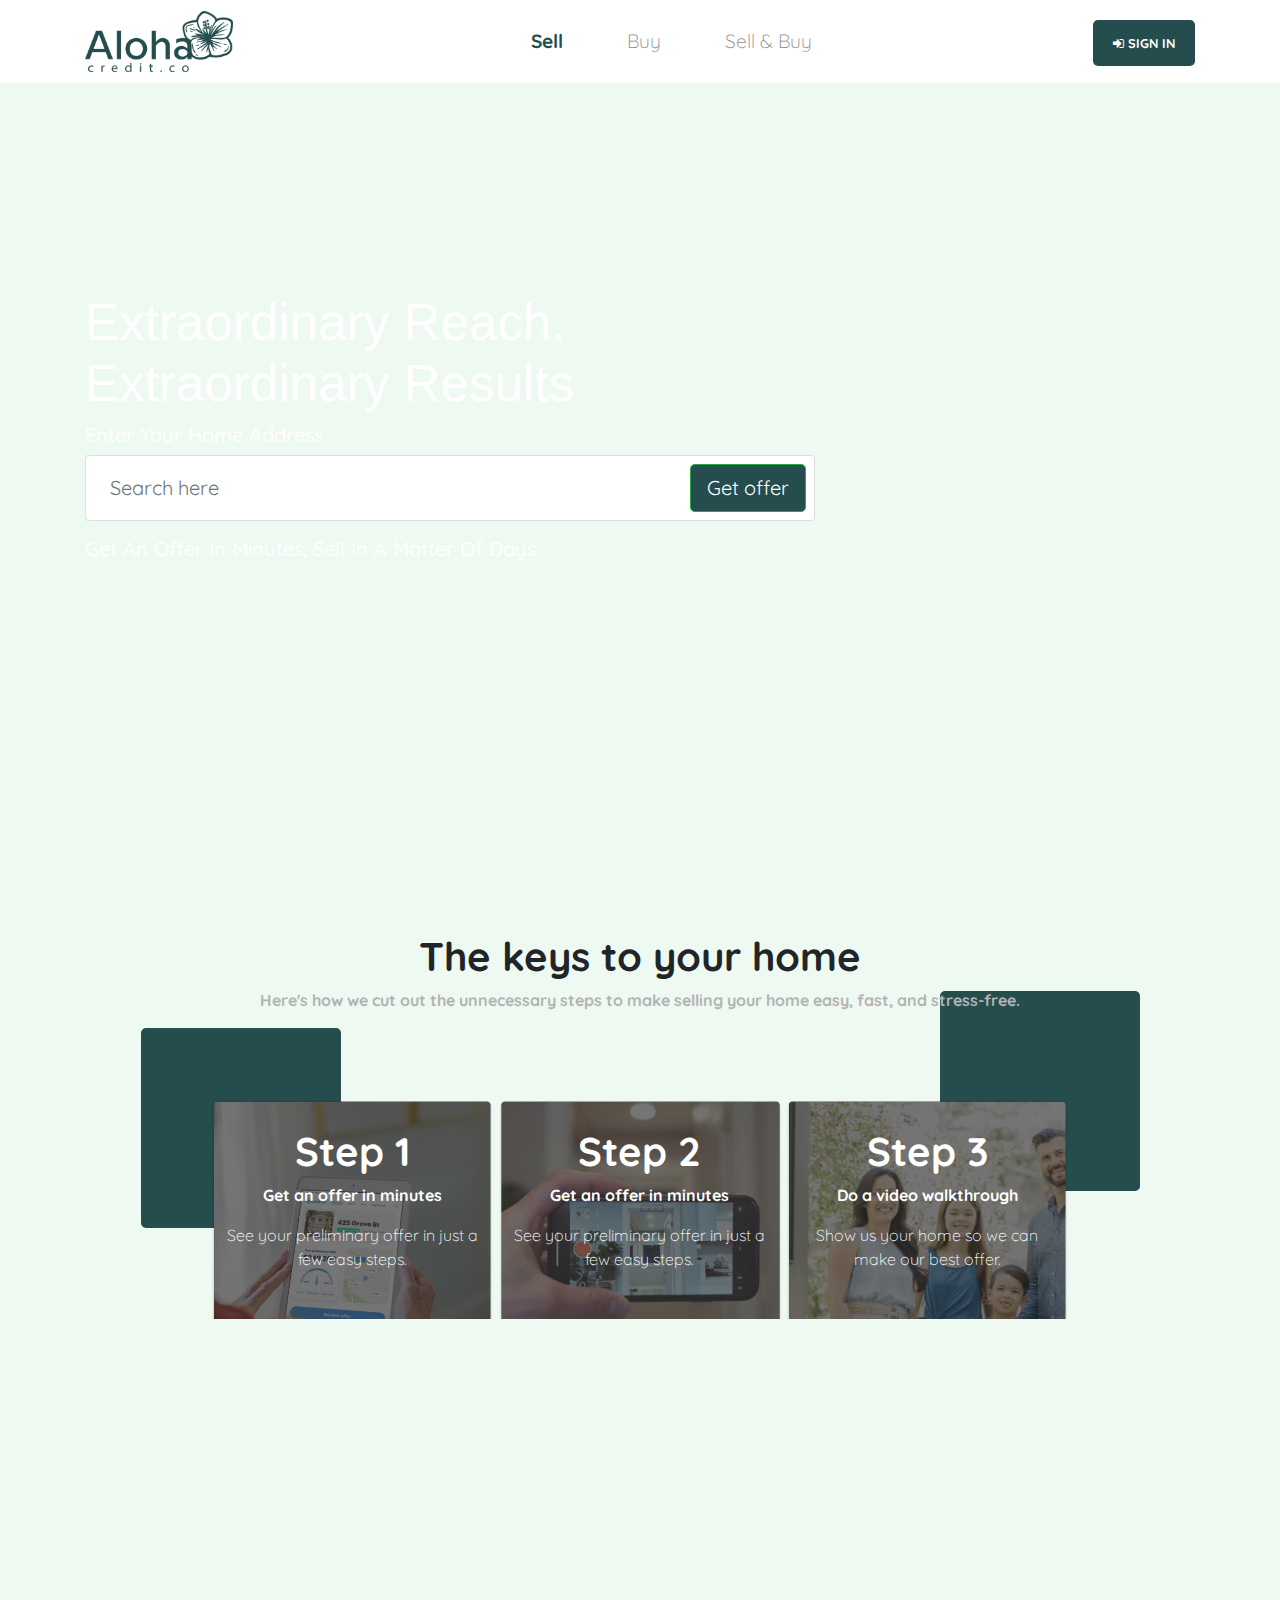
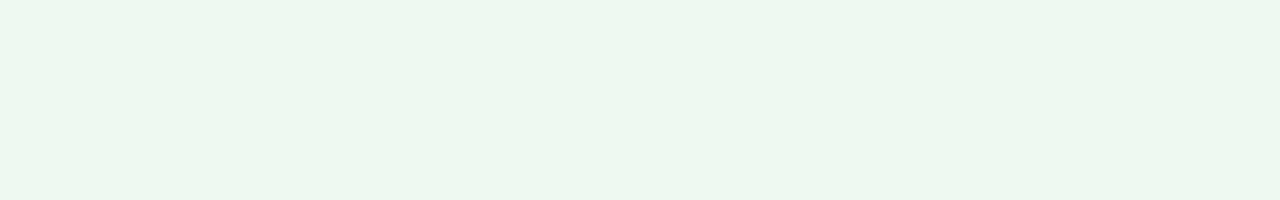
==== commit 980f26fd: "2nd section" ====
--- a/index.html
+++ b/index.html
@@ -76,7 +76,7 @@
 
   <div class="hero" style="background-image: url('images/bg.png'); ">
 
-    <div class="container" style="">
+    <div class="container" >
 
       <div class="row">
         <div class="col-12 col-md-10 col-lg-8">
@@ -104,17 +104,73 @@
 
           <h5 style="color: #fff; text-transform: capitalize; margin-top: 1rem;">Get an offer in minutes, sell in a matter of days.</h5>
 
-        </div>
+          </div>
 
         <!--end of col-->
+
+        </div>
 
       </div>
 
     </div>
+  </div>
+
+
+<div class="container hero" style="">
+
+    <div class="col-12 ">
+      <div class="Rectangle-top-left">
+      </div>
+      <div class="Rectangle-bottom-right">
+      </div>
+      <div style="width: 65vw;max-width: 65vw;margin: auto;" class="justify-content-center">
+        <h1 class="justify-content-center" style="text-align: center; font-weight: bolder; padding-top: 2rem;">
+          The keys to your home
+        </h3>
+        <p class="justify-content-center" style="text-align: center; font-weight: bolder;">
+          Here's how we cut out the unnecessary steps to make selling your home easy, fast, and stress-free.
+        </p>
+
+
+        <div class="row" style="margin-top: 10%;margin-bottom: 10%;">
+          <div class="col-md-4 step-1 col-sm-12">
+            <h1 class="justify-content-center text-white" style="text-align: center; font-weight: bolder;">
+              Step 1
+            </h3>
+            <p class="justify-content-center text-white" style="text-align: center; font-weight: bolder;">
+              Get an offer in minutes
+            </p>
+            <p class="justify-content-center text-white" style="text-align: center;">
+              See your preliminary offer in just a few easy steps.
+            </p>
+          </div>
+          <div class="col-md-4 step-2 col-sm-12">
+            <h1 class="justify-content-center text-white" style="text-align: center; font-weight: bolder; ">
+              Step 2
+            </h3>
+            <p class="justify-content-center text-white" style="text-align: center; font-weight: bolder;">
+              Get an offer in minutes
+            </p>
+            <p class="justify-content-center text-white" style="text-align: center;">
+              See your preliminary offer in just a few easy steps.
+            </p>
+          </div>
+          <div class="col-md-4 step-3 col-sm-12">
+            <h1 class="justify-content-center text-white" style="text-align: center; font-weight: bolder; ">
+              Step 3
+            </h3>
+            <p class="justify-content-center text-white" style="text-align: center; font-weight: bolder;">
+              Do a video walkthrough 
+            </p>
+            <p class="justify-content-center text-white" style="text-align: center;">
+              Show us your home so we can make our best offer.
+            </p>
+          </div>
+        </div>
+    </div>
 
   </div>
-  </div>
-
+</div>
 
 
   <script src="js/jquery-3.3.1.min.js"></script>
--- a/css/style.css
+++ b/css/style.css
@@ -1,6 +1,6 @@
 body {
   font-family: "Quicksand", -apple-system, BlinkMacSystemFont, "Segoe UI", Roboto, "Helvetica Neue", Arial, "Noto Sans", sans-serif, "Apple Color Emoji", "Segoe UI Emoji", "Segoe UI Symbol", "Noto Color Emoji";
-  background-color: #fff;
+  background-color: #EEF9F1;
   /* height: 200vh; */
   position: relative;
 }
@@ -239,3 +239,48 @@
   box-shadow: none;
 }
 
+
+
+.Rectangle-top-left{
+position: absolute;
+width: 200px;
+height: 200px;
+left:5%;
+top: 8rem;
+
+background: #254D4D;
+border-radius: 5px;
+z-index: -1;
+}
+
+.Rectangle-bottom-right{
+  position: absolute;
+  width: 200px;
+  height: 200px;
+  right:5%;
+  bottom: 8rem;
+  
+  background: #254D4D;
+  border-radius: 5px;
+  z-index: -1;
+}
+
+
+.step-1{
+  background-image: url('../images/step-1.png');
+  background-repeat: no-repeat;
+  background-size: cover;
+  padding-top: 2rem;padding-bottom: 2rem;
+}
+.step-2{
+  background-image: url('../images/step-2.png');
+  background-repeat: no-repeat;
+  background-size: cover;
+  padding-top: 2rem;padding-bottom: 2rem;
+}
+.step-3{
+  background-image: url('../images/step-3.png');
+  background-repeat: no-repeat;
+  background-size: cover;
+  padding-top: 2rem;padding-bottom: 2rem;
+}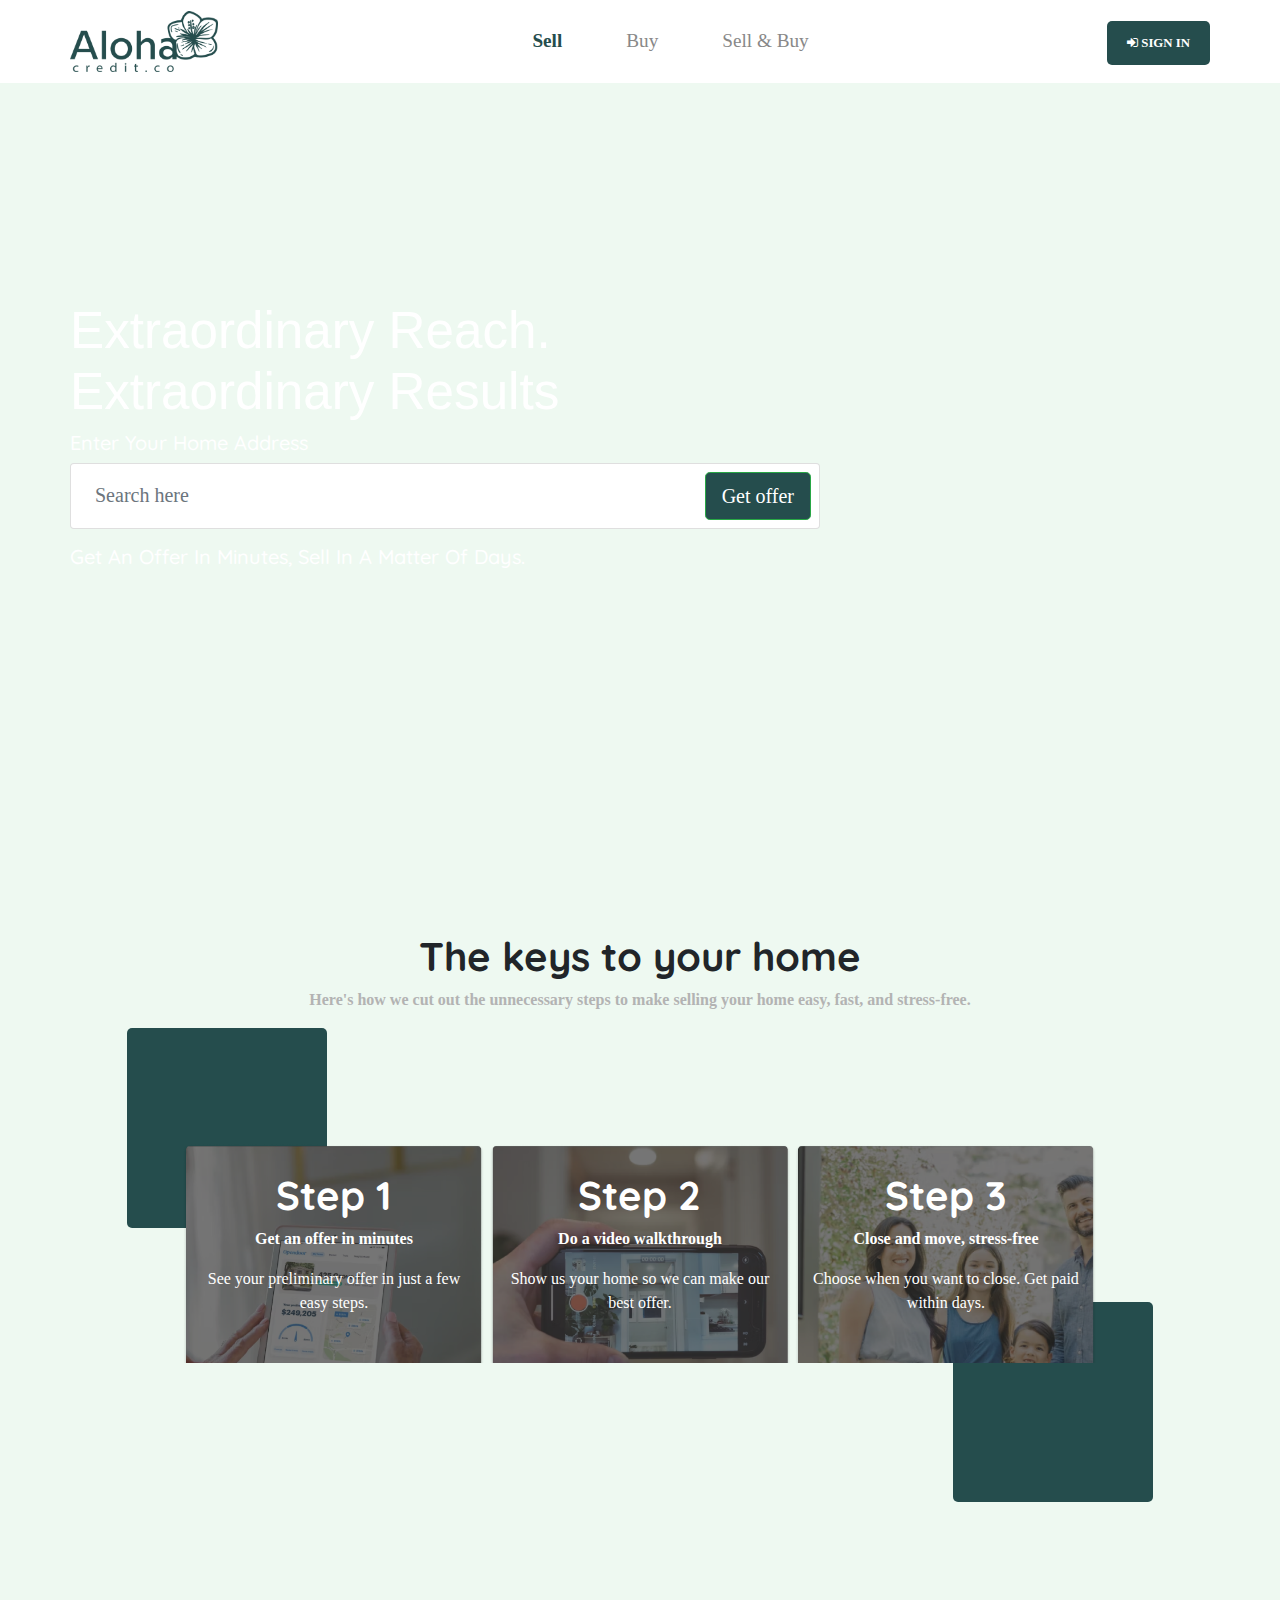
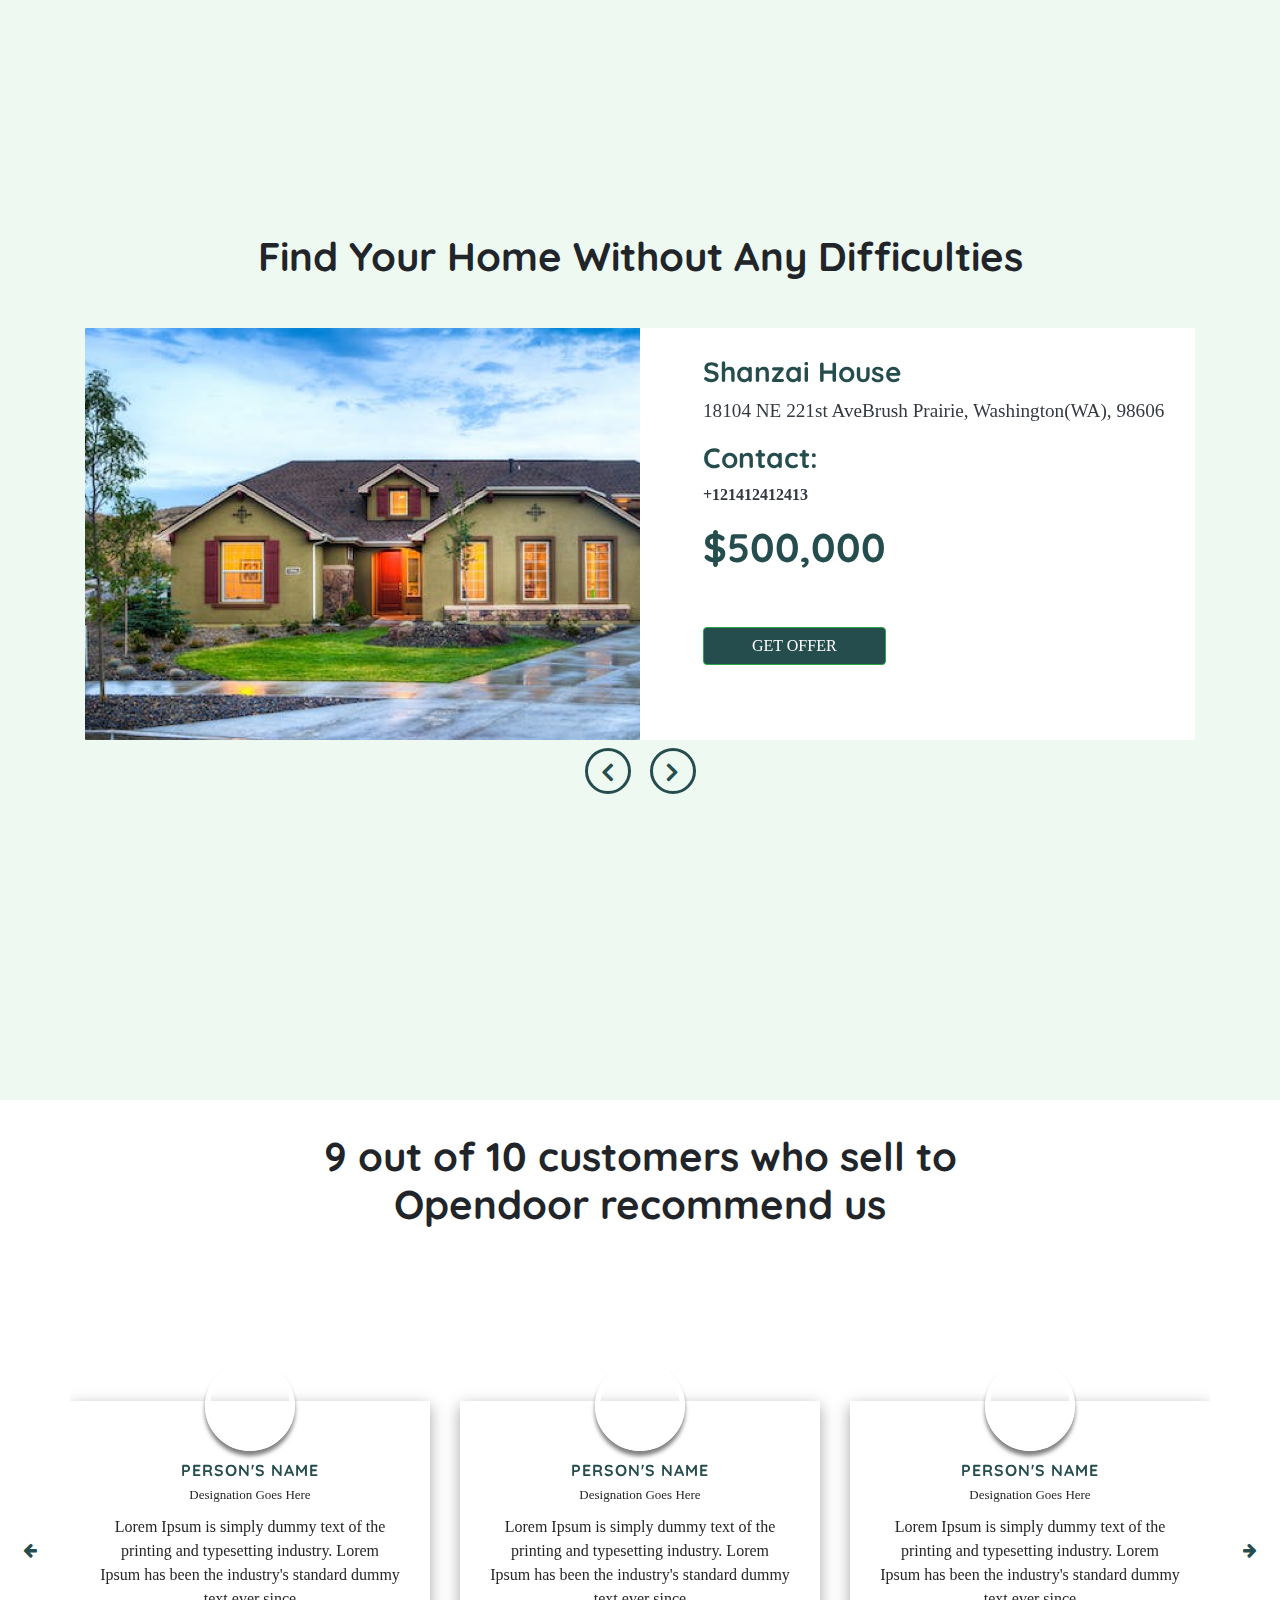
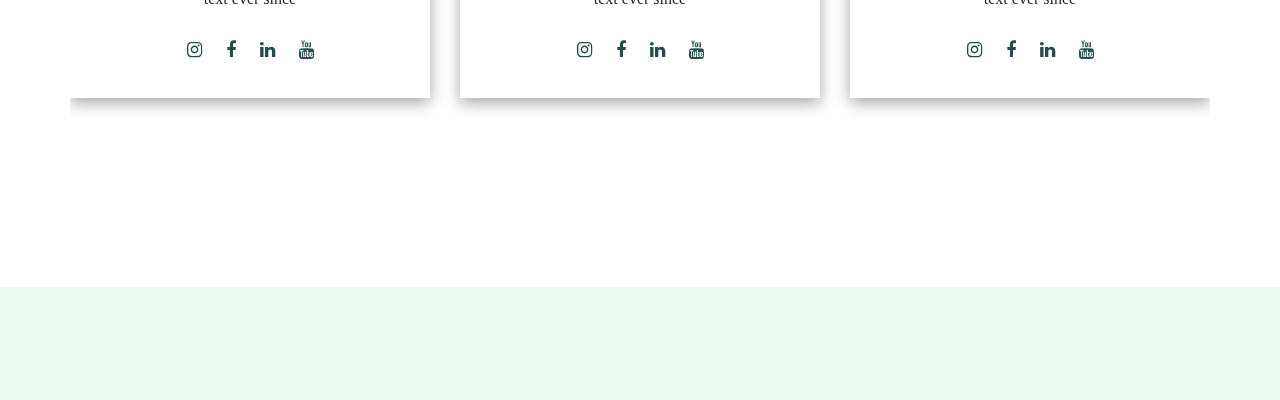
==== commit 050caa8e: "Testimonials" ====
--- a/index.html
+++ b/index.html
@@ -17,7 +17,10 @@
   <link rel="stylesheet" href="https://cdnjs.cloudflare.com/ajax/libs/font-awesome/4.7.0/css/font-awesome.min.css">
 
   <!-- Style -->
+  <link rel="stylesheet" href="css/Slider-custom.css">
   <link rel="stylesheet" href="css/style.css">
+  <link rel="stylesheet" href="css/testimonial.css">
+
 
   <title>Website Menu #8</title>
 </head>
@@ -116,7 +119,7 @@
   </div>
 
 
-<div class="container hero" style="">
+<div class="container hero">
 
     <div class="col-12 ">
       <div class="Rectangle-top-left">
@@ -126,13 +129,15 @@
       <div style="width: 65vw;max-width: 65vw;margin: auto;" class="justify-content-center">
         <h1 class="justify-content-center" style="text-align: center; font-weight: bolder; padding-top: 2rem;">
           The keys to your home
-        </h3>
+        </h1>
         <p class="justify-content-center" style="text-align: center; font-weight: bolder;">
           Here's how we cut out the unnecessary steps to make selling your home easy, fast, and stress-free.
         </p>
-
-
-        <div class="row" style="margin-top: 10%;margin-bottom: 10%;">
+      </div>
+
+
+
+        <div class="row" style="padding: 10%; ">
           <div class="col-md-4 step-1 col-sm-12">
             <h1 class="justify-content-center text-white" style="text-align: center; font-weight: bolder;">
               Step 1
@@ -149,10 +154,10 @@
               Step 2
             </h3>
             <p class="justify-content-center text-white" style="text-align: center; font-weight: bolder;">
-              Get an offer in minutes
+              Do a video walkthrough 
             </p>
             <p class="justify-content-center text-white" style="text-align: center;">
-              See your preliminary offer in just a few easy steps.
+              Show us your home so we can make our best offer.
             </p>
           </div>
           <div class="col-md-4 step-3 col-sm-12">
@@ -160,10 +165,10 @@
               Step 3
             </h3>
             <p class="justify-content-center text-white" style="text-align: center; font-weight: bolder;">
-              Do a video walkthrough 
+              Close and move, stress-free
             </p>
             <p class="justify-content-center text-white" style="text-align: center;">
-              Show us your home so we can make our best offer.
+              Choose when you want to close. Get paid within days.
             </p>
           </div>
         </div>
@@ -173,11 +178,272 @@
 </div>
 
 
+<div class="container hero">
+
+  <div class="col-12 ">
+    <div style="width: 65vw;max-width: 65vw;margin: auto;" class="justify-content-center">
+      <h1 class="justify-content-center" style="text-align: center; font-weight: bolder; padding-top: 2rem;">
+        Find Your Home Without Any Difficulties
+      </h1>
+      </div>
+        <div class="mt-5">
+          <div class="bg bg-product mt-5">
+            <div class="container product">
+              <div class="row">
+                <div id="sliderproduct" class="carousel slide " data-ride="carousel" data-interval="10000">
+                  <ol class="carousel-indicators">
+                    <li data-target="#sliderproduct" data-slide-to="0" class="active"></li>
+                    <li data-target="#sliderproduct" data-slide-to="1"></li>
+                    <li data-target="#sliderproduct" data-slide-to="2"></li>
+                  </ol>
+                  <div class="carousel-inner" role="listbox" data-interval="10000000">
+                    <div class="carousel-item active">
+                      <div class="container text-center">
+                        <div class="row">
+                          <div class="col-sm-6 image">
+                          </div><!--endcol-->
+                          <div class="col-sm-6">
+                            <div class="top ml-5 text-left">
+                              <h3 class="font-weight-bolder" style="color: #254D4D;">
+                                Shanzai House
+                              </h3>
+                              <p class="font-weight-normal  text-dark" style="font-size: larger;" >
+                                18104 NE 221st AveBrush Prairie, Washington(WA), 98606
+                              </p>
+                              <h3 class="font-weight-bolder" style="color: #254D4D;">
+                                Contact:
+                              </h3>
+                              <p class="font-weight-bold text-dark" >
+                              +121412412413
+                              </p>
+                              <h1 class="font-weight-bolder" style="color: #254D4D;">
+                                $500,000
+                              </h1>
+
+                              <button class="btn btn-success pl-5 pr-5 mt-5 mb-5" style="background-color: #254D4D;">
+                                GET OFFER 
+                              </button>
+                            </div><!--endtop-->
+                      </div><!--endcol-->
+                    </div><!--endrow-->
+                  </div><!--endcontainer-->
+                </div><!--endcarousel-item-->
+                <div class="carousel-item" >
+                  <div class="container text-center">
+                    <div class="row">
+                      <div class="col-sm-6 image">
+                      </div><!--endcol-->
+                      <div class="col-sm-6">
+                        <div class="top ml-5 text-left">
+                          <h3 class="font-weight-bolder" style="color: #254D4D;">
+                            Shanzai House
+                          </h3>
+                          <p class="font-weight-normal  text-dark" style="font-size: larger;" >
+                            18104 NE 221st AveBrush Prairie, Washington(WA), 98606
+                          </p>
+                          <h3 class="font-weight-bolder" style="color: #254D4D;">
+                            Contact:
+                          </h3>
+                          <p class="font-weight-bold text-dark" >
+                          +121412412413
+                          </p>
+                          <h1 class="font-weight-bolder" style="color: #254D4D;">
+                            $500,000
+                          </h1>
+
+                          <button class="btn btn-success pl-5 pr-5 mt-5 mb-5" style="background-color: #254D4D;">
+                            GET OFFER 
+                          </button>
+                        </div><!--endtop-->
+                  </div><!--endcol-->
+                </div><!--endrow-->
+              </div><!--endcontainer-->
+            </div><!--endcarousel-item-->
+            <a class="carousel-control-prev fa fa-angle-left" href="#sliderproduct" role="button" data-slide="prev">
+            </a>
+            <a class="carousel-control-next fa fa-angle-right" href="#sliderproduct" role="button" data-slide="next">
+            </a>
+          </div><!--endslidesliderproduct-->
+        </div><!--endrow-->
+        </div><!--endcontainer-->
+        </div><!--endbg-product-->
+        </div>
+      </div>
+  </div>
+
+</div>
+</div>
+
+
+<div class=" hero">
+
+  <div class="col-12 bg-white">
+    <div style="width: 65vw;max-width: 65vw;margin: auto;" class="justify-content-center">
+      <h1 class="justify-content-center" style="text-align: center; font-weight: bolder; padding-top: 2rem;">
+        9 out of 10 customers who sell to Opendoor recommend us
+      </h1>
+      </div>
+			<section id="testimonial_area" class="section_padding">
+				<div class="container">
+					<div class="row">
+						<div class="col-md-12">
+							<div class="testmonial_slider_area text-center owl-carousel">
+								<div class="box-area">	
+									<div class="img-area" style="background-image: url(https://images.unsplash.com/photo-1438761681033-6461ffad8d80?ixlib=rb-4.0.3&ixid=MnwxMjA3fDB8MHxzZWFyY2h8Mnx8cGVyc29ufGVufDB8fDB8fA%3D%3D&w=1000&q=80); background-size: cover; background-repeat: no-repeat; background-position: center center;">
+									</div>	
+									<h5>Person's name</h5>
+									<span>Designation Goes Here</span>									
+									<p class="content">
+										Lorem Ipsum is simply dummy text of the printing and 
+										typesetting industry. Lorem Ipsum has been the industry's standard dummy text 
+										ever since
+									</p>
+									<h6 class="socials">
+									    <i class="fa fa-instagram"></i>
+									    <i class="fa fa-facebook"></i>
+									    <i class="fa fa-linkedin"></i>
+									    <i class="fa fa-youtube"></i>
+									</h6>
+								</div> 
+							
+								<div class="box-area">	
+									<div class="img-area">
+										<img src="img/2.jpg" alt="">
+									</div>	
+									<h5>Person's name</h5>
+									<span>Designation Goes Here</span>									
+									<p class="content">
+										Lorem Ipsum is simply dummy text of the printing and 
+										typesetting industry. Lorem Ipsum has been the industry's standard dummy text 
+										ever since
+									</p>
+									<h6 class="socials">
+									    <i class="fa fa-instagram"></i>
+									    <i class="fa fa-facebook"></i>
+									    <i class="fa fa-linkedin"></i>
+									    <i class="fa fa-youtube"></i>
+									</h6>
+								</div> 
+							
+								<div class="box-area">	
+									<div class="img-area">
+										<img src="img/3.jpg" alt="">
+									</div>	
+									<h5>Person's name</h5>
+									<span>Designation Goes Here</span>									
+									<p class="content">
+										Lorem Ipsum is simply dummy text of the printing and 
+										typesetting industry. Lorem Ipsum has been the industry's standard dummy text 
+										ever since
+									</p>
+									<h6 class="socials">
+									    <i class="fa fa-instagram"></i>
+									    <i class="fa fa-facebook"></i>
+									    <i class="fa fa-linkedin"></i>
+									    <i class="fa fa-youtube"></i>
+									</h6>
+								</div> 
+							
+								<div class="box-area">	
+									<div class="img-area">
+										<img src="img/4.jpg" alt="">
+									</div>	
+									<h5>Person's name</h5>
+									<span>Designation Goes Here</span>									
+									<p class="content">
+										Lorem Ipsum is simply dummy text of the printing and 
+										typesetting industry. Lorem Ipsum has been the industry's standard dummy text 
+										ever since
+									</p>
+									<h6 class="socials">
+									    <i class="fa fa-instagram"></i>
+									    <i class="fa fa-facebook"></i>
+									    <i class="fa fa-linkedin"></i>
+									    <i class="fa fa-youtube"></i>
+									</h6>
+								</div> 
+							
+								<div class="box-area">	
+									<div class="img-area">
+										<img src="img/5.jpg" alt="">
+									</div>	
+									<h5>Person's name</h5>
+									<span>Designation Goes Here</span>									
+									<p class="content">
+										Lorem Ipsum is simply dummy text of the printing and 
+										typesetting industry. Lorem Ipsum has been the industry's standard dummy text 
+										ever since
+									</p>
+									<h6 class="socials">
+									    <i class="fa fa-instagram"></i>
+									    <i class="fa fa-facebook"></i>
+									    <i class="fa fa-linkedin"></i>
+									    <i class="fa fa-youtube"></i>
+									</h6>
+								</div> 
+							
+								<div class="box-area">	
+									<div class="img-area">
+										<img src="img/6.jpg" alt="">
+									</div>	
+									<h5>Person's name</h5>
+									<span>Designation Goes Here</span>									
+									<p class="content">
+										Lorem Ipsum is simply dummy text of the printing and 
+										typesetting industry. Lorem Ipsum has been the industry's standard dummy text 
+										ever since
+									</p>
+									<h6 class="socials">
+									    <i class="fa fa-instagram"></i>
+									    <i class="fa fa-facebook"></i>
+									    <i class="fa fa-linkedin"></i>
+									    <i class="fa fa-youtube"></i>
+									</h6>
+								</div> 
+							</div>
+						</div>
+					</div>
+				</div>
+			</section>
+  </div>
+
+</div>
+</div>
   <script src="js/jquery-3.3.1.min.js"></script>
   <script src="js/popper.min.js"></script>
   <script src="js/bootstrap.min.js"></script>
   <script src="js/jquery.sticky.js"></script>
   <script src="js/main.js"></script>
+  	
+  <script src="https://cdnjs.cloudflare.com/ajax/libs/jquery/3.6.0/jquery.min.js"></script>
+  <script src="https://cdnjs.cloudflare.com/ajax/libs/OwlCarousel2/2.2.1/owl.carousel.min.js"></script>
+  <script>
+      $(".testmonial_slider_area").owlCarousel({
+      autoplay: true,
+      slideSpeed:1000,
+      items : 3,
+      loop: true,
+      nav:true,
+      navText:['<i class="fa fa-arrow-left"></i>','<i class="fa fa-arrow-right"></i>'],
+      margin: 30,
+      dots: true,
+      responsive:{
+        320:{
+          items:1
+        },
+        767:{
+          items:2
+        },
+        600:{
+          items:2
+        },
+        1000:{
+          items:3
+        }
+      }
+      
+    });
+  </script>
 </body>
 
 </html>--- a/css/Slider-custom.css
+++ b/css/Slider-custom.css
@@ -0,0 +1,137 @@
+* the same attribute */
+.cr1{
+  color: var(--cr1);
+}
+.c2{
+  color:  var(--cr2);
+}
+.cr3{
+  color:  var(--cr3);
+}
+.cr4{
+  color:  var(--cr4);
+}
+.cr5{
+  color:  var(--cr5);
+}
+.fs1{
+  font-size: 34px;
+}
+.fs2{
+  font-size: 24px;
+}
+.fs3{
+  font-size: 20px;
+}
+.fs4{
+  font-size: 16px;
+}
+.fs5{
+  font-size: 14px;
+}
+/* end the same attribute */
+@font-face {
+  src: url(ProductSansRegular_0.ttf);
+  font-family: product;
+}
+*{padding: 0px;margin: 0px;box-sizing: border-box;font-family: segoe ui}
+body,html{width:100%;height:100%;}
+[class*="container"]{
+  max-width: 1170px !important;
+}
+
+#sliderproduct{
+  width: 100%;
+}
+#sliderproduct .carousel-inner {
+  overflow: visible;
+}
+
+#sliderproduct .col-sm-6.image {
+background-image: url('../images/house.png');
+background-repeat: no-repeat;
+background-size: cover;
+position: relative;
+}
+
+.item {
+  padding: 20px 20px 40px 20px;
+}
+
+.col-sm-6.image .item img.img-fluid {
+  /* Ai mướn thêm cái vào làm phá bố cục css của người ta.. mún trang web đẹp thì phải lựa cái ảnh đẹp đẹp vào rồi set cái độ rộng cho nó vừa là được rồi */
+  /*min-width: 100%;*/
+  width: 315px;
+}
+.col-sm-6.image h1 {
+  margin-bottom: 20px;
+}
+
+
+#sliderproduct .top a {
+  text-decoration: none;
+  text-transform: uppercase;
+  font-size: 18px;
+  padding: 14px 22px;
+  background: #e0794f;
+  box-sizing: border-box !important;
+  text-align: center;
+  margin: 0px 2px;
+  display: block;
+  color: #fff;
+  width: 96px;
+}
+
+#sliderproduct .col-sm-4.mr-auto {
+  margin-top: 22px;
+}
+
+*{}
+
+#sliderproduct p.cr1 {
+  font-size: 20px;
+  font-weight: 500;
+  margin-bottom: 30px;
+}
+
+#sliderproduct .col-sm-6:last-child {
+  /* Cần nâng cao thêm kiến thức về sử dụng padding */
+  padding-top: 27px;
+  padding-bottom: 27px;
+}
+
+
+#sliderproduct .carousel-item{
+  transition: 0.4s;
+}
+
+
+#sliderproduct a.carousel-control-prev, #sliderproduct a.carousel-control-next {
+  border-radius: 50%;
+    color: #254D4D;
+    border: 3px solid #254D4D;
+  width: 46px;
+  height: 46px;
+  font-size: 30px;
+  font-weight: bolder;
+  text-align: center;
+  line-height: 40px;
+  opacity: 1;
+  top: 102%;
+  /* transform: translate(-50%,-60%); */
+}
+
+#sliderproduct a.carousel-control-prev {
+    left: 45%;
+}
+#sliderproduct a.carousel-control-next{
+    right: 45%;
+}
+
+.bg {
+  background-color: #fff;
+}
+
+#sliderproduct ol.carousel-indicators {
+  display: none;
+}--- a/css/style.css
+++ b/css/style.css
@@ -258,7 +258,7 @@
   width: 200px;
   height: 200px;
   right:5%;
-  bottom: 8rem;
+  top: 70%;
   
   background: #254D4D;
   border-radius: 5px;
@@ -283,4 +283,4 @@
   background-repeat: no-repeat;
   background-size: cover;
   padding-top: 2rem;padding-bottom: 2rem;
-}+}
--- a/css/testimonial.css
+++ b/css/testimonial.css
@@ -0,0 +1,95 @@
+
+#testimonial_area {
+	padding: 10% 0;
+}
+.box-area {
+	padding: 30px;
+	position: relative;
+	display: block;
+	background: #fff;
+	color: #000;
+	box-shadow: rgba(0, 0, 0, 0.35) 0px 5px 15px;
+	margin: 40px 0;
+}
+.box-area h5 {
+	font-size: 16px;
+	font-weight: 700;
+	color: #254D4D;
+	margin-top: 30px;
+	margin-bottom: 5px;
+	text-transform: uppercase;
+	letter-spacing: 1px;
+}
+.box-area span {
+	color: #262626;
+	display: block;
+	font-size: 13px;
+	margin: 0 0 10px;
+	font-weight: 400;
+}
+.box-area .content {
+	color: #262626;
+}
+.box-area .img-area {
+	width: 90px;
+	height: 90px;
+	position: absolute;
+	top: -40px;
+	left: 0;
+	bottom: 0;
+	margin: 0 auto;
+	right: 0;
+	z-index: 1;
+	border: 5px solid #fff;
+	border-radius: 50%;
+	box-shadow: 0 5px 4px rgba(0, 0, 0, 0.5);
+}
+.box-area .img-area img {
+	width: 100%;
+	height: auto;
+	border-radius: 50%;
+}
+.socials {
+	margin-top: 30px;
+}
+.socials i {
+	margin: 0 10px;
+	color: #254D4D;
+	font-size: 18px;
+}
+#testimonial_area .owl-nav {
+	position: absolute;
+	top: 50%;
+	width: 100%;
+}
+#testimonial_area .owl-prev, #testimonial_area .owl-next {
+	width: 40px;
+	height: 40px;
+	line-height: 40px;
+	color: #254D4D;
+	border-radius: 50%;
+	text-align: center;
+	background: #fff;
+	position: absolute;
+}
+#testimonial_area .owl-prev {
+	left: -60px;
+	top: -30px;
+}
+#testimonial_area .owl-next {
+	right: -60px;
+	top: -30px;
+}
+@media only screen and (max-width: 991px) {
+	.owl-nav {
+		display: none;
+	}
+}
+@media only screen and (max-width: 767px) {
+	.box-area {
+		text-align: center;
+	}
+	.owl-nav {
+		display: none;
+	}
+}
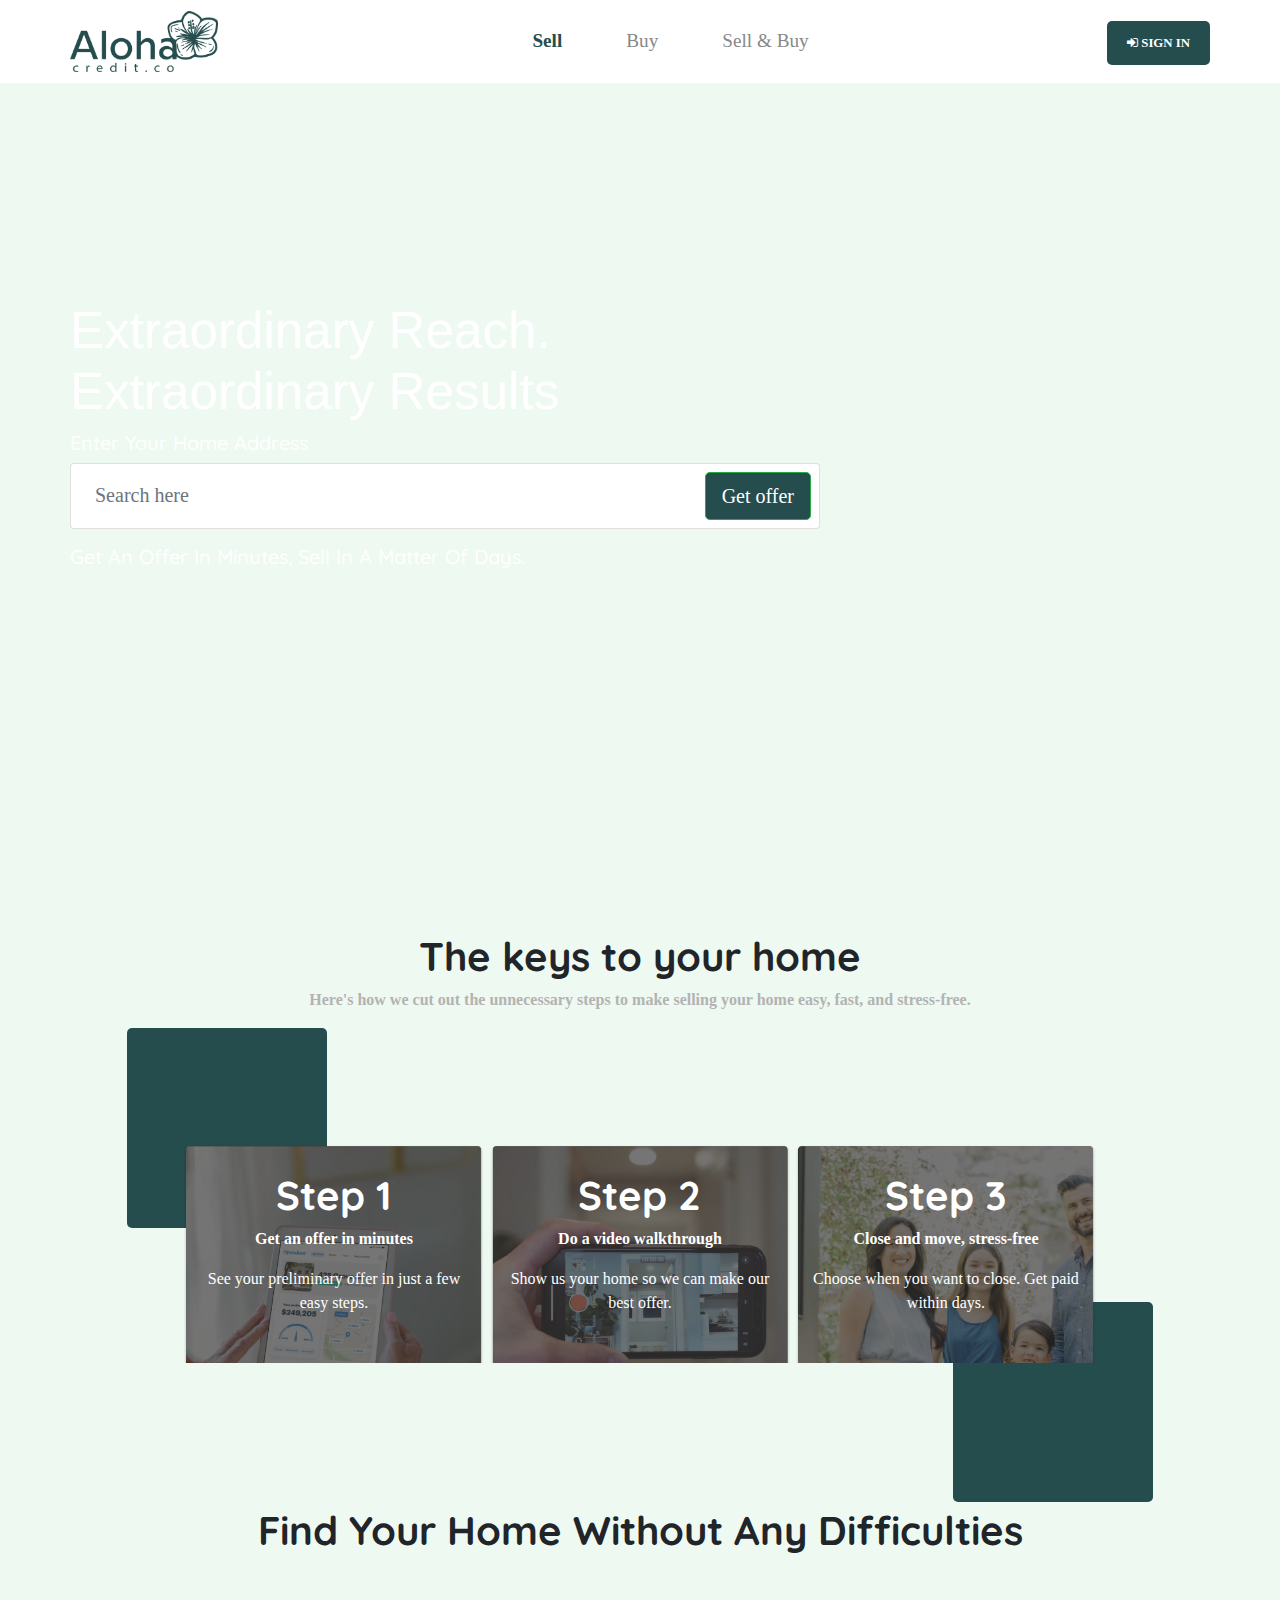
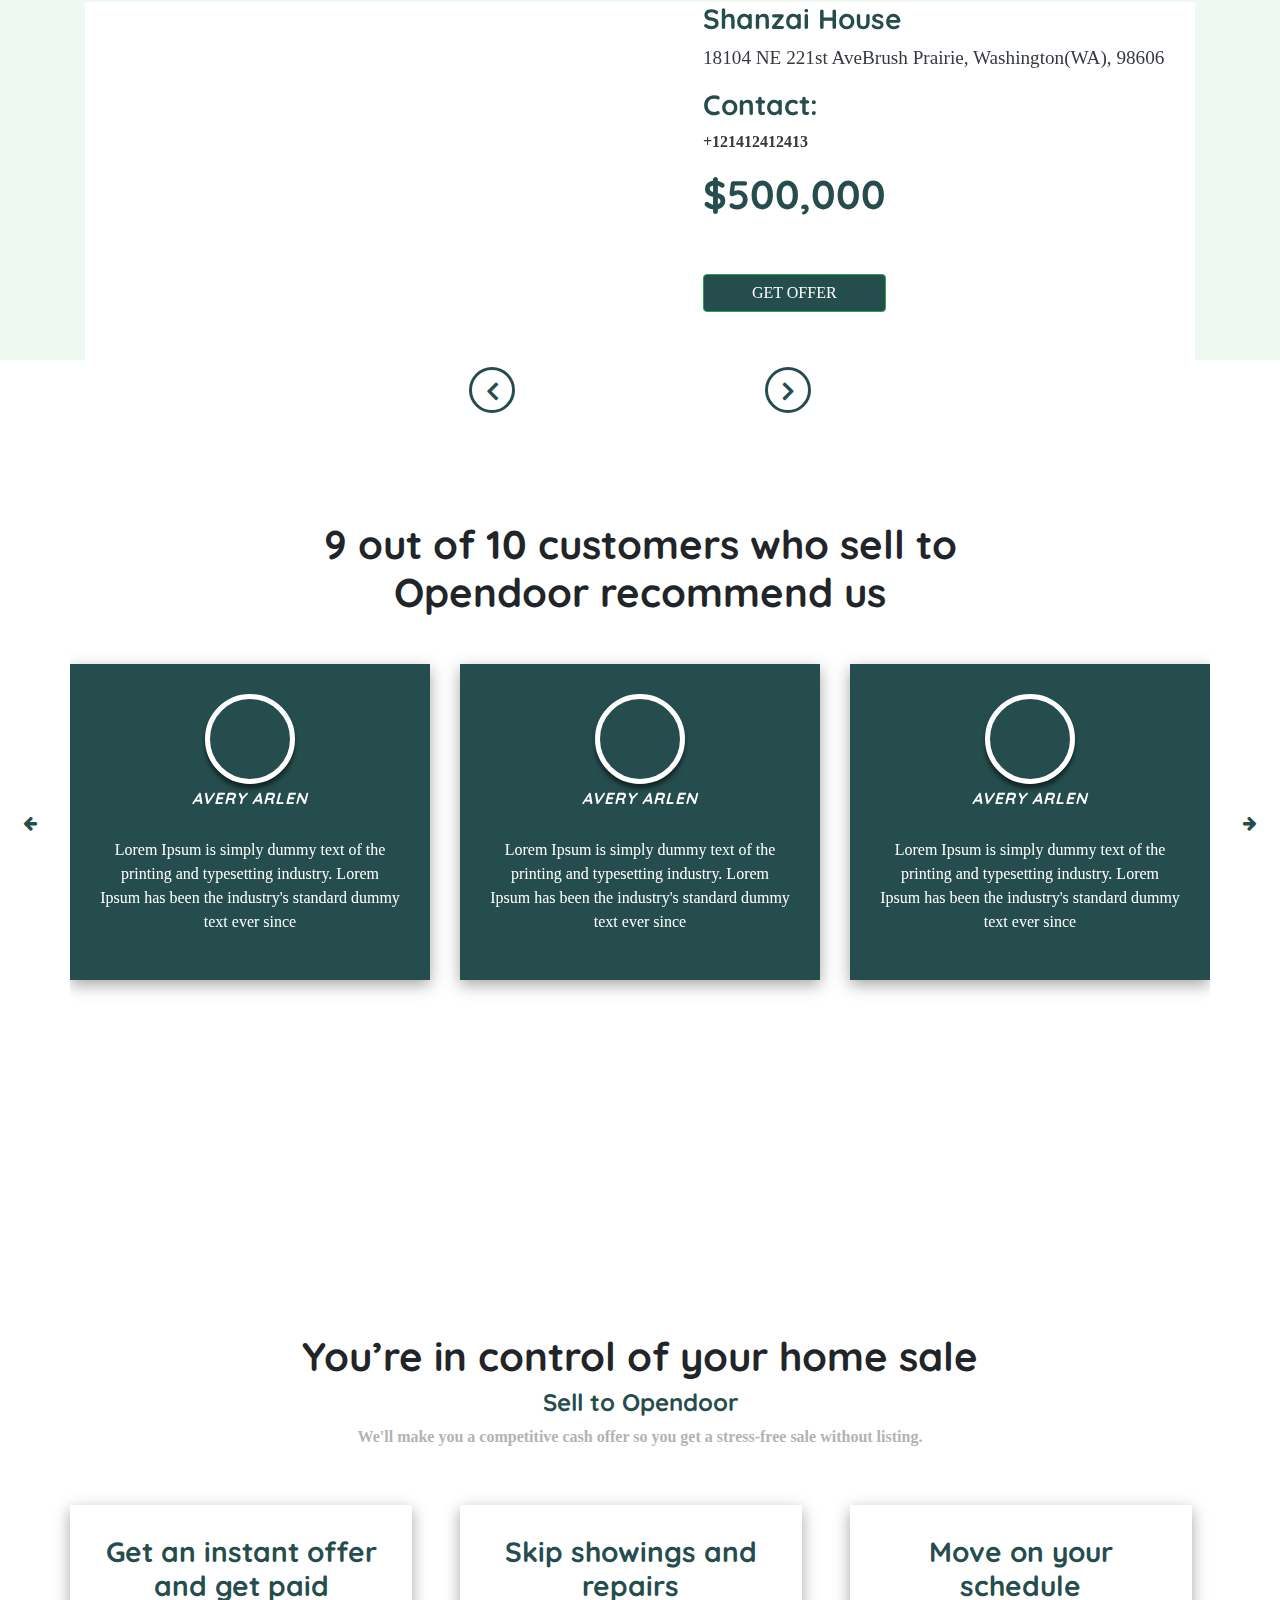
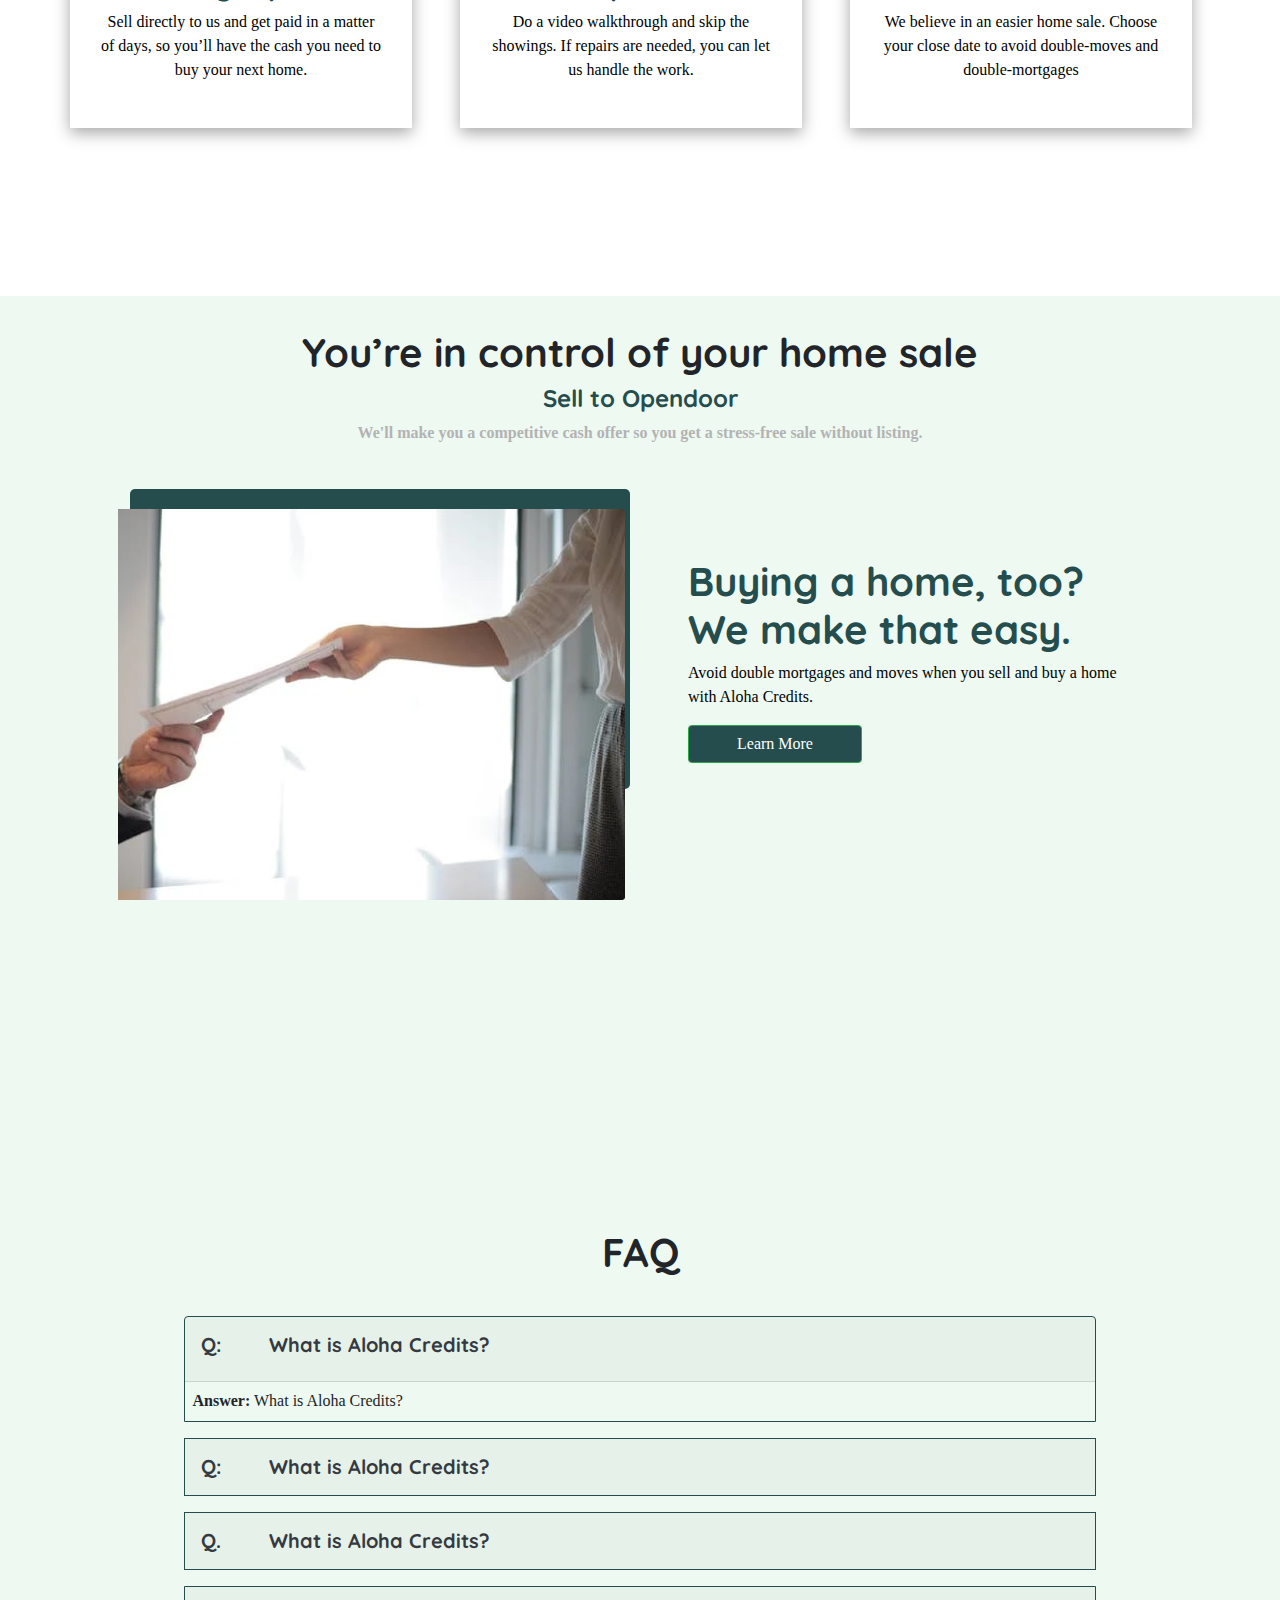
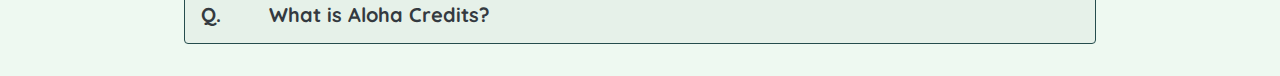
==== commit d410ef63: "Up till testimonial" ====
--- a/index.html
+++ b/index.html
@@ -119,7 +119,7 @@
   </div>
 
 
-<div class="container hero">
+<div class="container ">
 
     <div class="col-12 ">
       <div class="Rectangle-top-left">
@@ -178,7 +178,7 @@
 </div>
 
 
-<div class="container hero">
+<div class="container ">
 
   <div class="col-12 ">
     <div style="width: 65vw;max-width: 65vw;margin: auto;" class="justify-content-center">
@@ -200,9 +200,12 @@
                     <div class="carousel-item active">
                       <div class="container text-center">
                         <div class="row">
-                          <div class="col-sm-6 image">
-                          </div><!--endcol-->
-                          <div class="col-sm-6">
+                          <div class="col-md-6 col-sm-12 image">
+                            <div class="image">
+                              <img class="image">
+                            </div>
+                          </div>
+                          <div class="col-md-6 col-sm-12">
                             <div class="top ml-5 text-left">
                               <h3 class="font-weight-bolder" style="color: #254D4D;">
                                 Shanzai House
@@ -274,16 +277,13 @@
 </div>
 </div>
 
-
-<div class=" hero">
-
-  <div class="col-12 bg-white">
+<section id="testimonial_area" class="section_padding bg-white">
     <div style="width: 65vw;max-width: 65vw;margin: auto;" class="justify-content-center">
       <h1 class="justify-content-center" style="text-align: center; font-weight: bolder; padding-top: 2rem;">
         9 out of 10 customers who sell to Opendoor recommend us
       </h1>
       </div>
-			<section id="testimonial_area" class="section_padding">
+
 				<div class="container">
 					<div class="row">
 						<div class="col-md-12">
@@ -291,124 +291,201 @@
 								<div class="box-area">	
 									<div class="img-area" style="background-image: url(https://images.unsplash.com/photo-1438761681033-6461ffad8d80?ixlib=rb-4.0.3&ixid=MnwxMjA3fDB8MHxzZWFyY2h8Mnx8cGVyc29ufGVufDB8fDB8fA%3D%3D&w=1000&q=80); background-size: cover; background-repeat: no-repeat; background-position: center center;">
 									</div>	
-									<h5>Person's name</h5>
-									<span>Designation Goes Here</span>									
+									<h5>Avery Arlen</h5>							
 									<p class="content">
 										Lorem Ipsum is simply dummy text of the printing and 
 										typesetting industry. Lorem Ipsum has been the industry's standard dummy text 
 										ever since
 									</p>
-									<h6 class="socials">
-									    <i class="fa fa-instagram"></i>
-									    <i class="fa fa-facebook"></i>
-									    <i class="fa fa-linkedin"></i>
-									    <i class="fa fa-youtube"></i>
-									</h6>
 								</div> 
 							
 								<div class="box-area">	
-									<div class="img-area">
-										<img src="img/2.jpg" alt="">
+									<div class="img-area" style="background-image: url(https://images.unsplash.com/photo-1438761681033-6461ffad8d80?ixlib=rb-4.0.3&ixid=MnwxMjA3fDB8MHxzZWFyY2h8Mnx8cGVyc29ufGVufDB8fDB8fA%3D%3D&w=1000&q=80); background-size: cover; background-repeat: no-repeat; background-position: center center;">
 									</div>	
-									<h5>Person's name</h5>
-									<span>Designation Goes Here</span>									
+									<h5>Avery Arlen</h5>							
 									<p class="content">
 										Lorem Ipsum is simply dummy text of the printing and 
 										typesetting industry. Lorem Ipsum has been the industry's standard dummy text 
 										ever since
 									</p>
-									<h6 class="socials">
-									    <i class="fa fa-instagram"></i>
-									    <i class="fa fa-facebook"></i>
-									    <i class="fa fa-linkedin"></i>
-									    <i class="fa fa-youtube"></i>
-									</h6>
 								</div> 
-							
-								<div class="box-area">	
-									<div class="img-area">
-										<img src="img/3.jpg" alt="">
+                <div class="box-area">	
+									<div class="img-area" style="background-image: url(https://images.unsplash.com/photo-1504593811423-6dd665756598?ixlib=rb-4.0.3&ixid=MnwxMjA3fDB8MHxwaG90by1wYWdlfHx8fGVufDB8fHx8&auto=format&fit=crop&w=870&q=80); background-size: cover; background-repeat: no-repeat; background-position: center center;">
 									</div>	
-									<h5>Person's name</h5>
-									<span>Designation Goes Here</span>									
+									<h5>Avery Arlen</h5>							
 									<p class="content">
 										Lorem Ipsum is simply dummy text of the printing and 
 										typesetting industry. Lorem Ipsum has been the industry's standard dummy text 
 										ever since
 									</p>
-									<h6 class="socials">
-									    <i class="fa fa-instagram"></i>
-									    <i class="fa fa-facebook"></i>
-									    <i class="fa fa-linkedin"></i>
-									    <i class="fa fa-youtube"></i>
-									</h6>
 								</div> 
-							
-								<div class="box-area">	
-									<div class="img-area">
-										<img src="img/4.jpg" alt="">
+                <div class="box-area">	
+									<div class="img-area" style="background-image: url(https://images.unsplash.com/photo-1599566150163-29194dcaad36?ixlib=rb-4.0.3&ixid=MnwxMjA3fDB8MHxwaG90by1wYWdlfHx8fGVufDB8fHx8&auto=format&fit=crop&w=387&q=80); background-size: cover; background-repeat: no-repeat; background-position: center center;">
 									</div>	
-									<h5>Person's name</h5>
-									<span>Designation Goes Here</span>									
+									<h5>Avery Arlen</h5>							
 									<p class="content">
 										Lorem Ipsum is simply dummy text of the printing and 
 										typesetting industry. Lorem Ipsum has been the industry's standard dummy text 
 										ever since
 									</p>
-									<h6 class="socials">
-									    <i class="fa fa-instagram"></i>
-									    <i class="fa fa-facebook"></i>
-									    <i class="fa fa-linkedin"></i>
-									    <i class="fa fa-youtube"></i>
-									</h6>
 								</div> 
 							
-								<div class="box-area">	
-									<div class="img-area">
-										<img src="img/5.jpg" alt="">
-									</div>	
-									<h5>Person's name</h5>
-									<span>Designation Goes Here</span>									
-									<p class="content">
-										Lorem Ipsum is simply dummy text of the printing and 
-										typesetting industry. Lorem Ipsum has been the industry's standard dummy text 
-										ever since
-									</p>
-									<h6 class="socials">
-									    <i class="fa fa-instagram"></i>
-									    <i class="fa fa-facebook"></i>
-									    <i class="fa fa-linkedin"></i>
-									    <i class="fa fa-youtube"></i>
-									</h6>
-								</div> 
-							
-								<div class="box-area">	
-									<div class="img-area">
-										<img src="img/6.jpg" alt="">
-									</div>	
-									<h5>Person's name</h5>
-									<span>Designation Goes Here</span>									
-									<p class="content">
-										Lorem Ipsum is simply dummy text of the printing and 
-										typesetting industry. Lorem Ipsum has been the industry's standard dummy text 
-										ever since
-									</p>
-									<h6 class="socials">
-									    <i class="fa fa-instagram"></i>
-									    <i class="fa fa-facebook"></i>
-									    <i class="fa fa-linkedin"></i>
-									    <i class="fa fa-youtube"></i>
-									</h6>
-								</div> 
 							</div>
 						</div>
 					</div>
 				</div>
-			</section>
+      </div>
+
+</section>
+
+<section id="testimonial_area" class="section_padding bg-white">
+  <div style="width: 65vw;max-width: 65vw;margin: auto;" class="justify-content-center">
+    <h1 class="justify-content-center" style="text-align: center; font-weight: bolder; padding-top: 2rem;">
+      You’re in control of your home sale
+    </h1>
+    <h4 class="justify-content-center"style="text-align: center; font-weight: bolder; color:#254D4D">
+      Sell to Opendoor
+    </h4>
+    <p class="justify-content-center"style="text-align: center; font-weight: bolder;">We'll make you a competitive cash offer so you get a stress-free sale without listing.</p>
+    </div>
+
+      <div class="container">
+        <div class="row justify-content-center">
+              
+          <div class="col-md-4 col-sm-12  ">
+            <div class="box-area-2 bg-white text-center" style="width: 95% !important;">	
+	
+                <h3 style="color: #254D4D; font-weight: bolder;">Get an instant offer and get paid</h3>							
+                <p class="content" style="color: black;">
+                  Sell directly to us and get paid in a matter of days, so you’ll have the cash you need to buy your next home.
+                </p>
+              </div> 
+              </div>
+              <div class="col-md-4 col-sm-12  ">
+                <div class="box-area-2 bg-white text-center" style="width: 95% !important;">	
+      
+                    <h3 style="color: #254D4D; font-weight: bolder;">Skip showings and repairs</h3>							
+                    <p class="content" style="color: black;">
+                      Do a video walkthrough and skip the showings. If repairs are needed, you can let us handle the work.  
+                    </p>
+                  </div> 
+                  </div>
+                  <div class="col-md-4 col-sm-12  ">
+                    <div class="box-area-2 bg-white text-center" style="width: 95% !important;">	
+          
+                        <h3 style="color: #254D4D; font-weight: bolder;">Move on your schedule</h3>							
+                        <p class="content" style="color: black;">
+                          We believe in an easier home sale. Choose your close date to avoid double-moves and double‑mortgages
+                        </p>
+                      </div> 
+                      </div>
+        </div>
+      </div>
+    </div>
+
+</section>
+
+<section class="section_padding hero">
+  <div style="width: 65vw;max-width: 65vw;margin: auto;" class="justify-content-center">
+    <h1 class="justify-content-center" style="text-align: center; font-weight: bolder; padding-top: 2rem;">
+      You’re in control of your home sale
+    </h1>
+    <h4 class="justify-content-center"style="text-align: center; font-weight: bolder; color:#254D4D">
+      Sell to Opendoor
+    </h4>
+    <p class="justify-content-center"style="text-align: center; font-weight: bolder;">We'll make you a competitive cash offer so you get a stress-free sale without listing.</p>
+    </div>
+<div class="container">
+  <div class="row p-5">
+    <div class="col-md-6 col-sm-12">
+      <div class="Rectangle-buy-home">
+
+      </div>
+      <img src="images/buyhome.png" class="w-100">
+    </div>
+    <div class="col-md-6 p-5 col-sm-12">
+      <h1 style="color: #254D4D; font-weight: bolder;">Buying a home, too?</br>
+        We make that easy.</h1>							
+      <p class="content font-weight-normal" style="color: black;">
+        Avoid double mortgages and moves when you sell and buy a home with Aloha Credits.
+      </p>
+      <button class="btn btn-success pr-5 pl-5 " style="background-color: #254D4D;">
+        Learn More
+      </button>
+    </div>
   </div>
-
 </div>
+</section>
+
+
+<section class="section_padding">
+  <div style="width: 65vw;max-width: 65vw;margin: auto;" class="justify-content-center">
+    <h1 class="justify-content-center" style="text-align: center; font-weight: bolder; padding-top: 2rem;">
+      FAQ
+    </h1>
+  </div>
+  <div class="container py-3">
+    <div class="row">
+        <div class="col-10 mx-auto">
+            <div class="accordion" id="faqExample">
+                <div class="card Faq-style m-3" data-toggle="collapse" data-target="#collapseOne" aria-expanded="true" aria-controls="collapseOne" >
+                    <div class="card-header p-3 " id="headingOne">
+                        <h5 class=" text-dark font-weight-bolder" >
+                              Q: &nbsp; &nbsp; &nbsp; &nbsp;What is Aloha Credits?
+                          </h5>
+                    </div>
+
+                    <div id="collapseOne" class="collapse show" aria-labelledby="headingOne" data-parent="#faqExample">
+                        <div class="card-body">
+                            <b>Answer:</b> What is Aloha Credits?
+                        </div>
+                    </div>
+                </div>
+                <div class="card Faq-style m-3" data-toggle="collapse" data-target="#collapseTwo" aria-expanded="false" aria-controls="collapseTwo" >
+                    <div class="card-header p-3" id="headingTwo">
+                        <h5 class="mb-0 text-dark font-weight-bolder" >
+                          Q: &nbsp; &nbsp; &nbsp; &nbsp;What is Aloha Credits?
+                      </h5>
+                    </div>
+                    <div id="collapseTwo" class="collapse" aria-labelledby="headingTwo" data-parent="#faqExample">
+                      <div class="card-body">
+                        <b>Answer:</b> What is Aloha Credits?
+                      </div>
+                    </div>
+                </div>
+                <div class="card Faq-style m-3" data-toggle="collapse" data-target="#collapseThree" aria-expanded="false" aria-controls="collapseThree" >
+                    <div class="card-header p-3" id="headingThree">
+                        <h5 class="mb-0 text-dark font-weight-bolder" >
+                            Q. &nbsp; &nbsp; &nbsp; &nbsp;What is Aloha Credits?
+                          </h5>
+                    </div>
+                    <div id="collapseThree" class="collapse" aria-labelledby="headingThree" data-parent="#faqExample">
+                      <div class="card-body">
+                        <b>Answer:</b> What is Aloha Credits?
+                      </div>
+                    </div>
+                  </div>
+
+                  <div class="card Faq-style m-3" data-toggle="collapse" data-target="#collapsefour" aria-expanded="false" aria-controls="collapsefour" >
+                    <div class="card-header p-3" id="headingfour">
+                        <h5 class="mb-0 text-dark font-weight-bolder" >
+                            Q. &nbsp; &nbsp; &nbsp; &nbsp;What is Aloha Credits?
+                          </h5>
+                    </div>
+                    <div id="collapsefour" class="collapse" aria-labelledby="headingfour" data-parent="#faqExample">
+                      <div class="card-body">
+                        <b>Answer:</b> What is Aloha Credits?
+                      </div>
+                    </div>
+                  </div>
+            </div>
+
+        </div>
+    </div>
+    <!--/row-->
 </div>
+<!--container-->
+</section>
   <script src="js/jquery-3.3.1.min.js"></script>
   <script src="js/popper.min.js"></script>
   <script src="js/bootstrap.min.js"></script>
--- a/css/Slider-custom.css
+++ b/css/Slider-custom.css
@@ -122,10 +122,10 @@
 }
 
 #sliderproduct a.carousel-control-prev {
-    left: 45%;
+    left: 30vw;
 }
 #sliderproduct a.carousel-control-next{
-    right: 45%;
+    right: 30vw;
 }
 
 .bg {
--- a/css/style.css
+++ b/css/style.css
@@ -239,6 +239,18 @@
   box-shadow: none;
 }
 
+.Rectangle-buy-home{
+  position: absolute;
+  width: 500px;
+  height: 300px;
+  left:5%;
+  top: -5%;
+  
+  background: #254D4D;
+  border-radius: 5px;
+  z-index: -1;
+  }
+  
 
 
 .Rectangle-top-left{
@@ -284,3 +296,11 @@
   background-size: cover;
   padding-top: 2rem;padding-bottom: 2rem;
 }
+
+
+
+.Faq-style{
+  background: #eef9f1;
+  border: 1px solid #254d4d !important;
+  cursor: pointer;
+}--- a/css/testimonial.css
+++ b/css/testimonial.css
@@ -4,7 +4,14 @@
 }
 .box-area {
 	padding: 30px;
-	position: relative;
+	display: block;
+	background: #254D4D;
+	color: #000;
+	box-shadow: rgba(0, 0, 0, 0.35) 0px 5px 15px;
+	margin: 40px 0;
+}
+.box-area-2{
+	padding: 30px;
 	display: block;
 	background: #fff;
 	color: #000;
@@ -14,9 +21,10 @@
 .box-area h5 {
 	font-size: 16px;
 	font-weight: 700;
-	color: #254D4D;
-	margin-top: 30px;
-	margin-bottom: 5px;
+    font-style: italic;
+	color: #fff;
+	margin-top: 5px;
+	margin-bottom: 30px;
 	text-transform: uppercase;
 	letter-spacing: 1px;
 }
@@ -28,12 +36,11 @@
 	font-weight: 400;
 }
 .box-area .content {
-	color: #262626;
+	color: #fff;
 }
 .box-area .img-area {
 	width: 90px;
 	height: 90px;
-	position: absolute;
 	top: -40px;
 	left: 0;
 	bottom: 0;
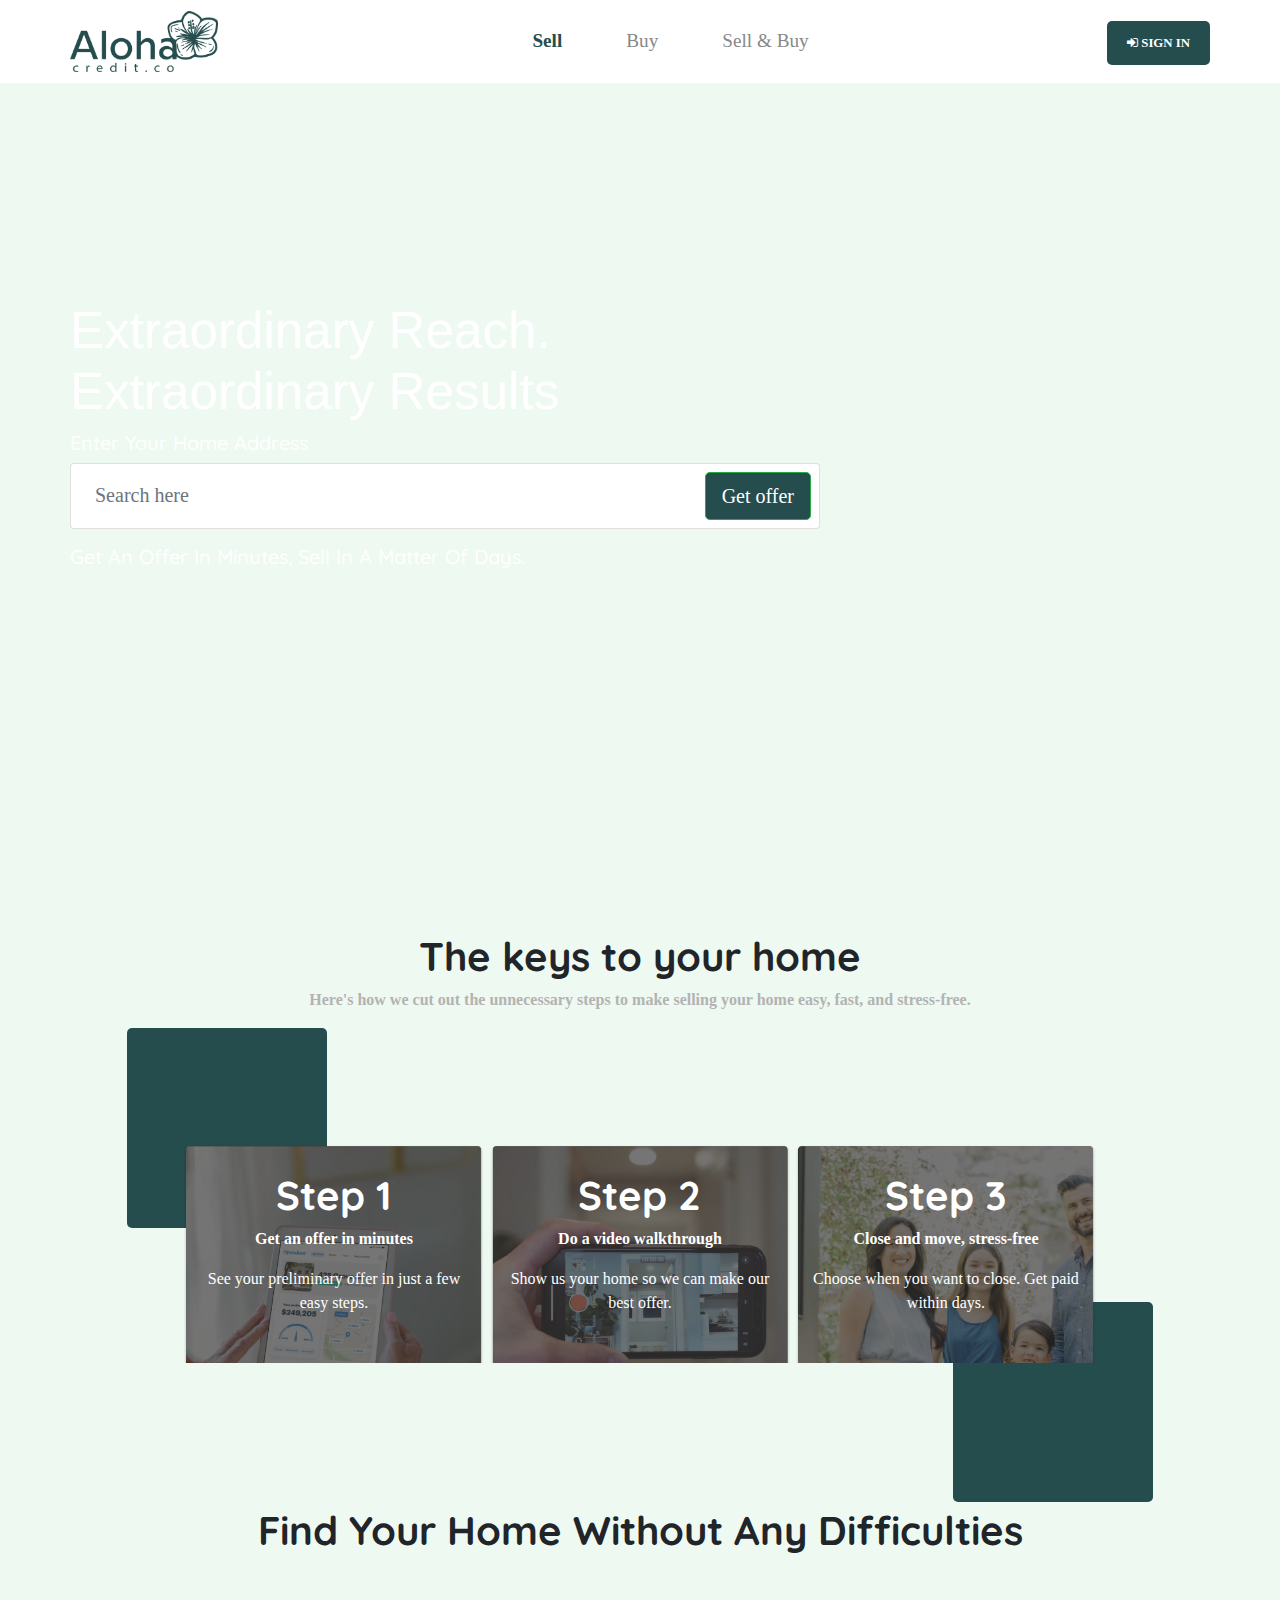
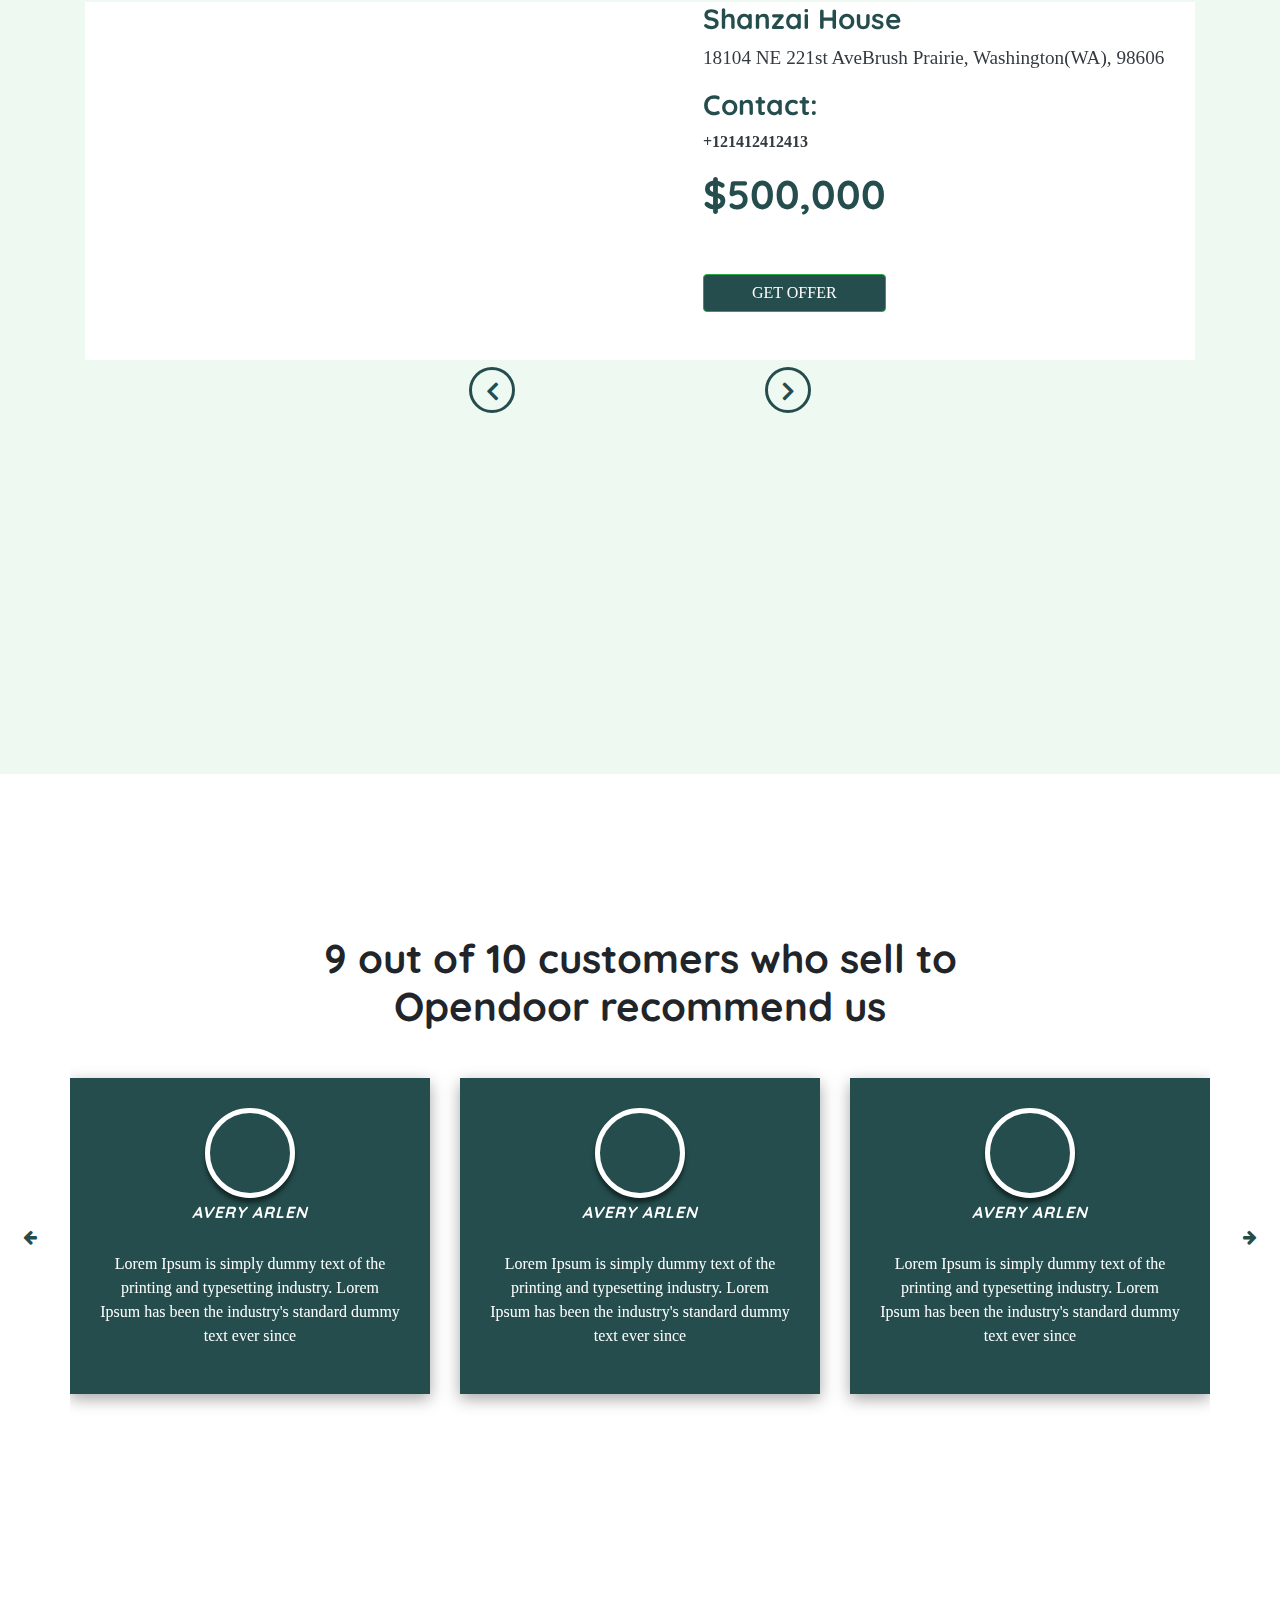
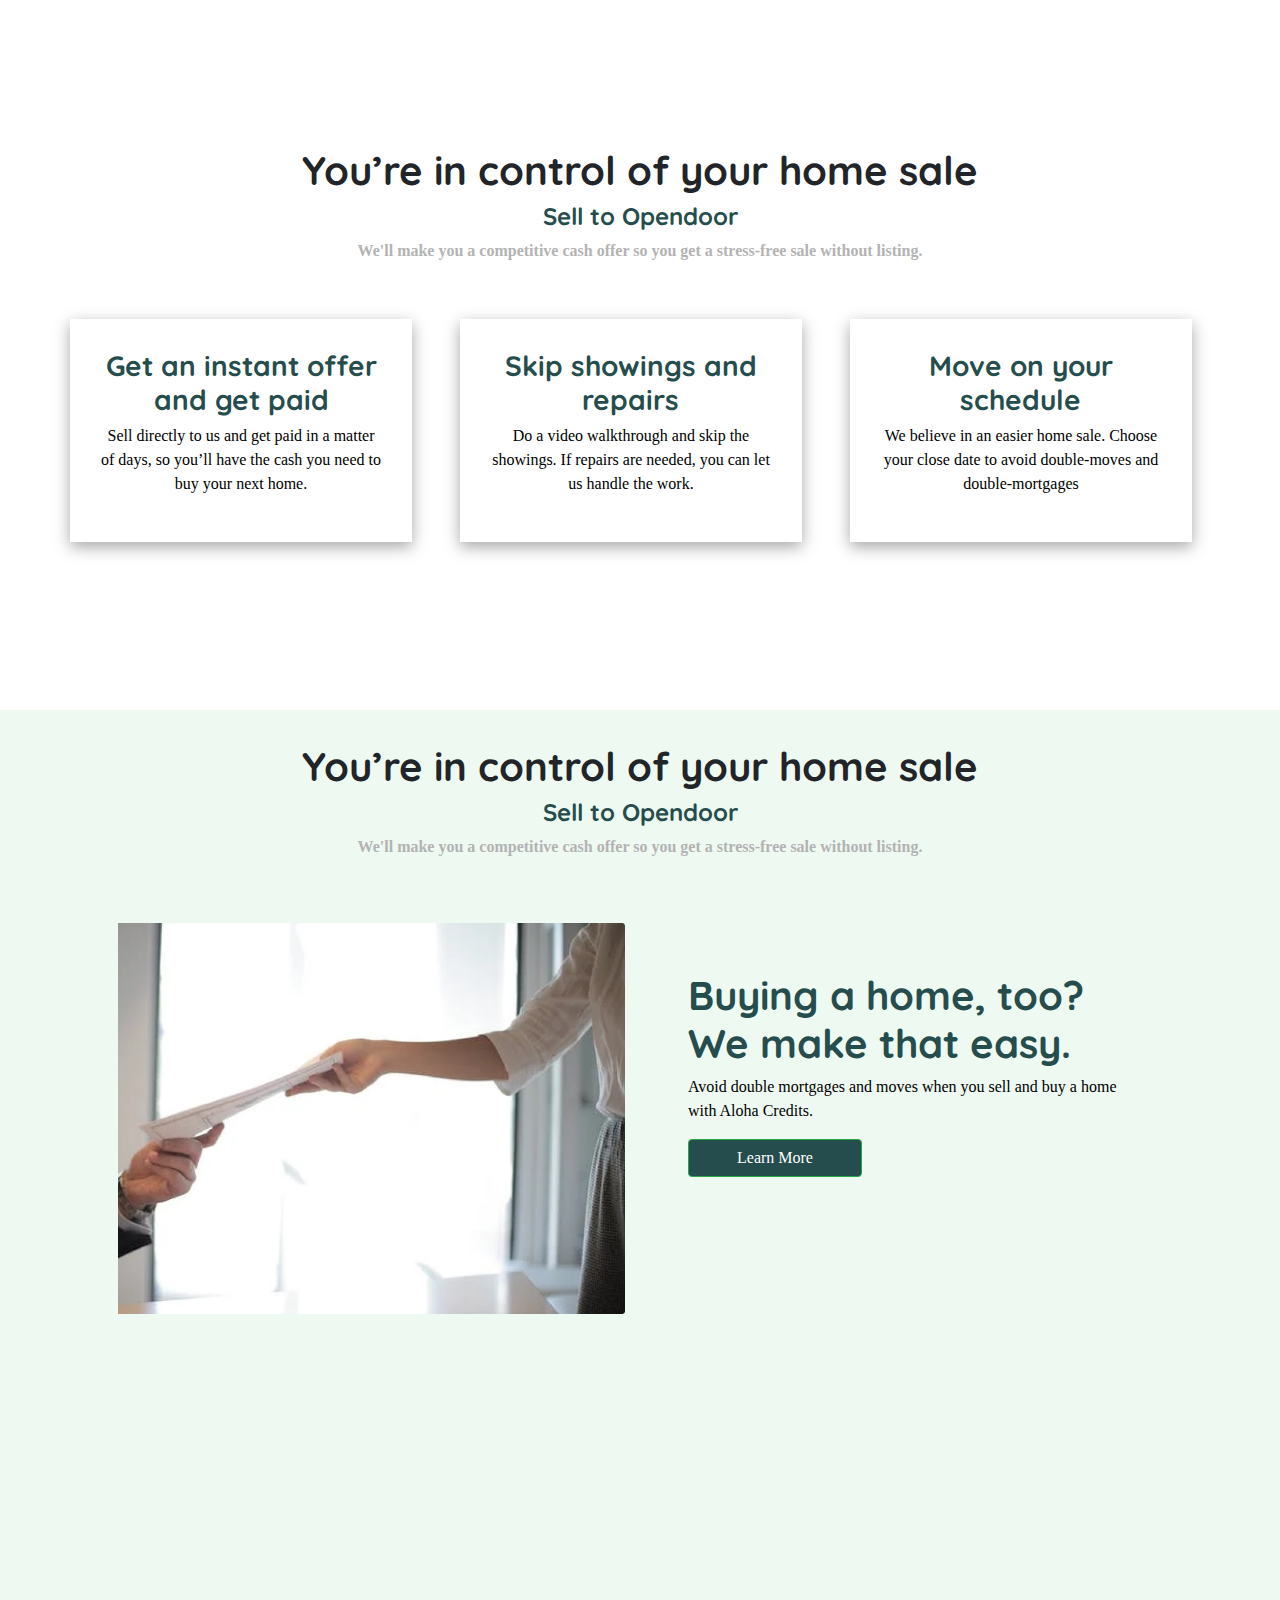
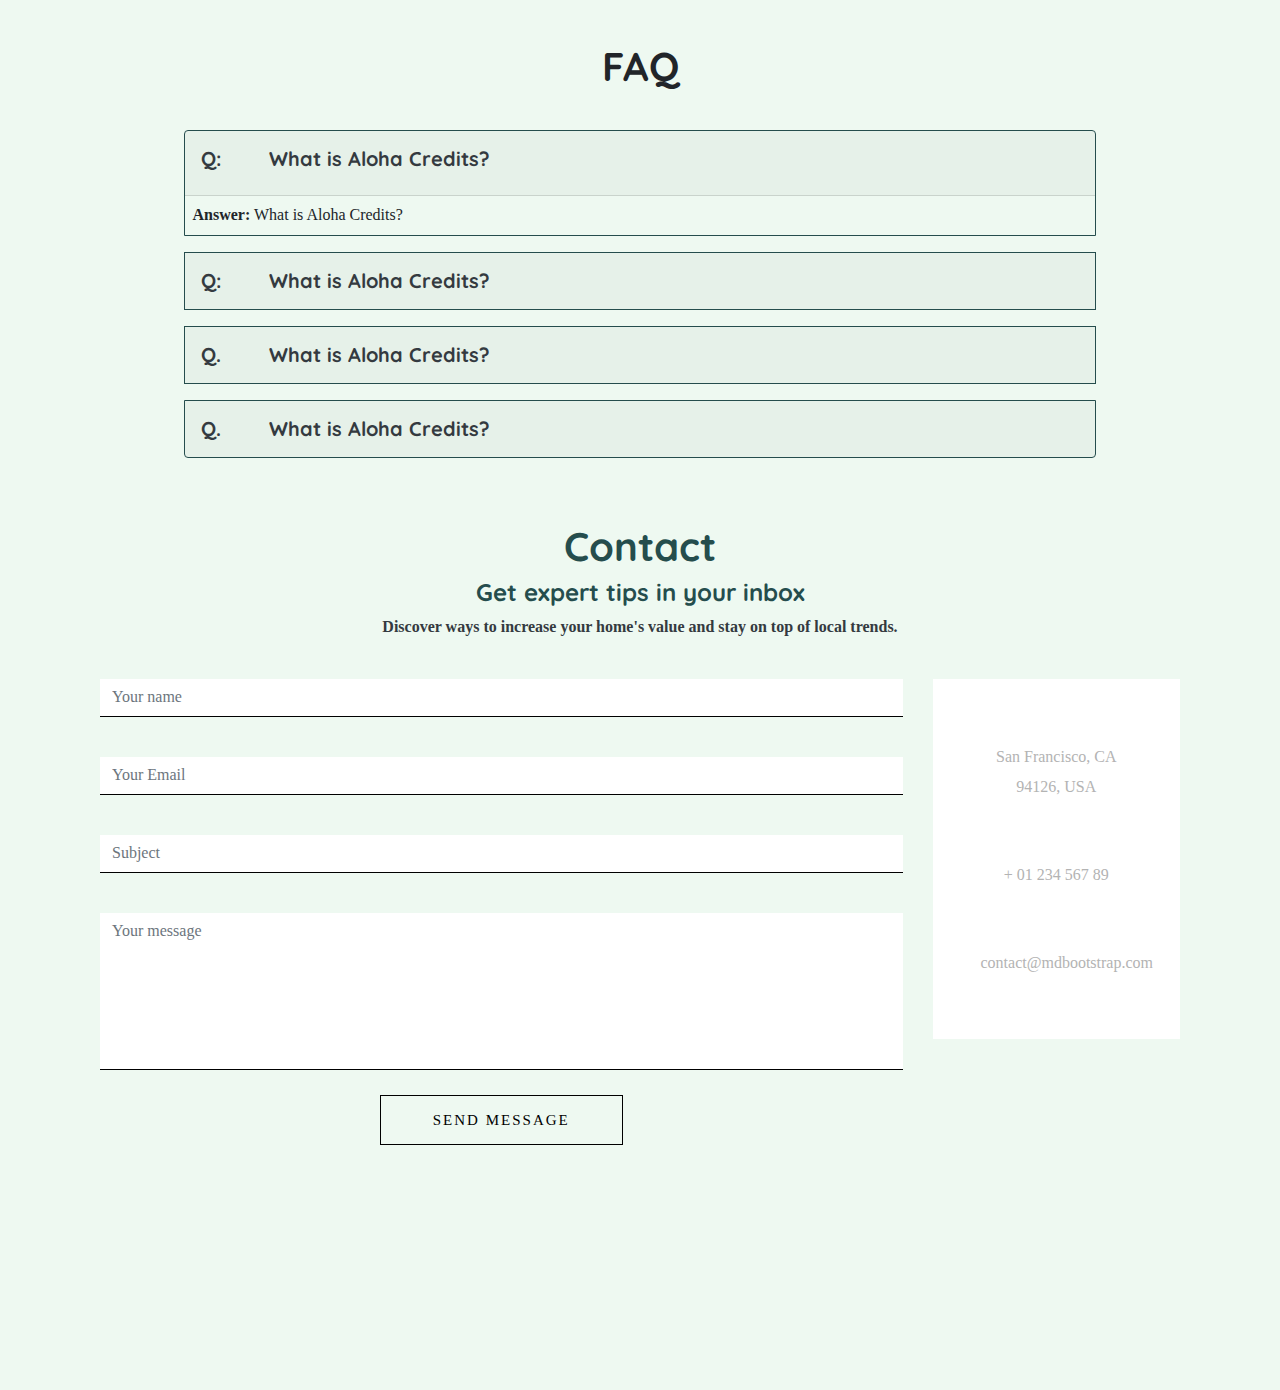
==== commit 6367290c: "Pata nahi" ====
--- a/index.html
+++ b/index.html
@@ -20,6 +20,8 @@
   <link rel="stylesheet" href="css/Slider-custom.css">
   <link rel="stylesheet" href="css/style.css">
   <link rel="stylesheet" href="css/testimonial.css">
+  <link rel="stylesheet" href="css/contact-us.css">
+
 
 
   <title>Website Menu #8</title>
@@ -178,7 +180,8 @@
 </div>
 
 
-<div class="container ">
+<div class="container hero">
+
 
   <div class="col-12 ">
     <div style="width: 65vw;max-width: 65vw;margin: auto;" class="justify-content-center">
@@ -186,7 +189,7 @@
         Find Your Home Without Any Difficulties
       </h1>
       </div>
-        <div class="mt-5">
+        <div class="mt-5 mb-5">
           <div class="bg bg-product mt-5">
             <div class="container product">
               <div class="row">
@@ -200,10 +203,10 @@
                     <div class="carousel-item active">
                       <div class="container text-center">
                         <div class="row">
-                          <div class="col-md-6 col-sm-12 image">
-                            <div class="image">
+                          <div class="col-md-6 image">
+                            <!-- <div class="image">
                               <img class="image">
-                            </div>
+                            </div> -->
                           </div>
                           <div class="col-md-6 col-sm-12">
                             <div class="top ml-5 text-left">
@@ -398,9 +401,9 @@
 <div class="container">
   <div class="row p-5">
     <div class="col-md-6 col-sm-12">
-      <div class="Rectangle-buy-home">
-
-      </div>
+      <!-- <div class="Rectangle-buy-home">
+
+      </div> -->
       <img src="images/buyhome.png" class="w-100">
     </div>
     <div class="col-md-6 p-5 col-sm-12">
@@ -486,11 +489,92 @@
 </div>
 <!--container-->
 </section>
+
+
+<section>
+  
+<div class="container hero">
+  
+
+  <div class="col-12 ">
+    <div style="width: 65vw;max-width: 65vw;margin: auto;" class="justify-content-center">
+      <h1 class="justify-content-center" style="text-align: center; font-weight: bolder; padding-top: 2rem; color: #254D4D;">
+        Contact
+      </h1>
+      <h4 class="justify-content-center"style="text-align: center; font-weight: bolder; color:#254D4D">
+        Get expert tips in your inbox
+      </h4>
+      <p class="justify-content-center text-dark"style="text-align: center; font-weight: bolder;">Discover ways to increase your home's value and stay on top of local trends.</p>
+    </div>
+    <div class="container">
+      <div class="row">
+                <!--Grid column-->
+                <div class="col-md-9 mb-md-0 mb-5">
+                  <form id="contact-form" name="myForm" class="form" action="#" onsubmit="return validateForm()" method="POST" role="form">
+
+                    <div class="form-group">
+                        <label class="form-label" id="nameLabel" for="name"></label>
+                        <input type="text" class="form-control" id="name" name="name" placeholder="Your name" tabindex="1">
+                    </div>
+  
+                    <div class="form-group">
+                        <label class="form-label" id="emailLabel" for="email"></label>
+                        <input type="email" class="form-control" id="email" name="email" placeholder="Your Email" tabindex="2">
+                    </div>
+  
+                    <div class="form-group">
+                        <label class="form-label" id="subjectLabel" for="sublect"></label>
+                        <input type="text" class="form-control" id="subject" name="subject" placeholder="Subject" tabindex="3">
+                    </div>
+  
+                    <div class="form-group">
+                        <label class="form-label" id="messageLabel" for="message"></label>
+                        <textarea rows="6" cols="60" name="message" class="form-control" id="message" placeholder="Your message" tabindex="4"></textarea>                                 
+                    </div>
+  
+                    <div class="text-center margin-top-25">
+                        <button type="submit" class="btn btn-mod btn-border btn-large">Send Message</button>
+                    </div>
+  
+                </form><!-- End form -->
+              </div>
+              <!--Grid column-->
+      
+              <!--Grid column-->
+              <div class="col-md-3 text-center">
+                  <ul class="list-unstyled mt-4 p-5 mb-0 bg-white">
+                      <li>
+                        <p>
+                          <i class="fas fa-map-marker-alt fa-2x"></i>
+                            San Francisco, CA 94126, USA
+                        </p>
+                      </li>
+      
+                      <li><i class="fas fa-phone mt-4 fa-2x"></i>
+                          <p>+ 01 234 567 89</p>
+                      </li>
+      
+                      <li><i class="fas fa-envelope mt-4 fa-2x"></i>
+                          <p>contact@mdbootstrap.com</p>
+                      </li>
+                  </ul>
+              </div>
+              <!--Grid column-->
+      </div>
+    </div>
+  </div>
+
+</div>
+</div>
+
+</section>
   <script src="js/jquery-3.3.1.min.js"></script>
   <script src="js/popper.min.js"></script>
   <script src="js/bootstrap.min.js"></script>
   <script src="js/jquery.sticky.js"></script>
   <script src="js/main.js"></script>
+  <script src="js/contact.js"></script>
+
   	
   <script src="https://cdnjs.cloudflare.com/ajax/libs/jquery/3.6.0/jquery.min.js"></script>
   <script src="https://cdnjs.cloudflare.com/ajax/libs/OwlCarousel2/2.2.1/owl.carousel.min.js"></script>
--- a/css/contact-us.css
+++ b/css/contact-us.css
@@ -0,0 +1,90 @@
+#success-message {
+  opacity: 0;
+}
+
+
+.margin-top-25 {
+  margin-top: 25px;
+}
+
+.form-title {
+  padding: 25px;
+  font-size: 30px;
+  font-weight: 300;
+  font-family: "Helvetica Neue",Helvetica,Arial,sans-serif;
+}
+
+.form-group .form-control {
+  -webkit-box-shadow: none;
+  border-bottom: 1px;
+  border-style: none none solid none;
+  border-radius:0; 
+  border-color: #000;
+}
+
+.form-group .form-control:focus {
+	box-shadow: none;
+  border-width: 0 0 2px 0;
+  border-color: #000;
+  
+}
+
+textarea {
+  resize: none;
+}
+
+.btn-mod.btn-large {
+    height: auto;
+    padding: 13px 52px;
+    font-size: 15px;
+}
+
+.btn-mod.btn-border {
+    color: #000000;
+    border: 1px solid #000000;
+    background: transparent;
+}
+
+.btn-mod, a.btn-mod {
+    -webkit-box-sizing: border-box;
+    -moz-box-sizing: border-box;
+    box-sizing: border-box;
+    padding: 4px 13px;
+    color: #fff;
+    background: rgba(34,34,34, .9);
+    border: 1px solid transparent;
+    font-size: 11px;
+    font-weight: 400;
+    text-transform: uppercase;
+    text-decoration: none;
+    letter-spacing: 2px;
+    -webkit-border-radius: 0;
+    -moz-border-radius: 0;
+    border-radius: 0;
+    -webkit-box-shadow: none;
+    -moz-box-shadow: none;
+    box-shadow: none;
+    -webkit-transition: all 0.2s cubic-bezier(0.000, 0.000, 0.580, 1.000);
+    -moz-transition: all 0.2s cubic-bezier(0.000, 0.000, 0.580, 1.000);
+    -o-transition: all 0.2s cubic-bezier(0.000, 0.000, 0.580, 1.000);
+    -ms-transition: all 0.2s cubic-bezier(0.000, 0.000, 0.580, 1.000);
+    transition: all 0.2s cubic-bezier(0.000, 0.000, 0.580, 1.000);
+}
+
+.btn-mod.btn-border:hover, .btn-mod.btn-border:active, .btn-mod.btn-border:focus, .btn-mod.btn-border:active:focus {
+    color: #fff;
+    border-color: #000;
+    background: #000;
+    outline: none;
+}
+
+@media only screen and (max-width: 500px) {
+    .btn-mod.btn-large {
+       padding: 6px 16px;
+       font-size: 11px;
+    }
+  
+    .form-title {
+        font-size: 20px;
+  }
+}
